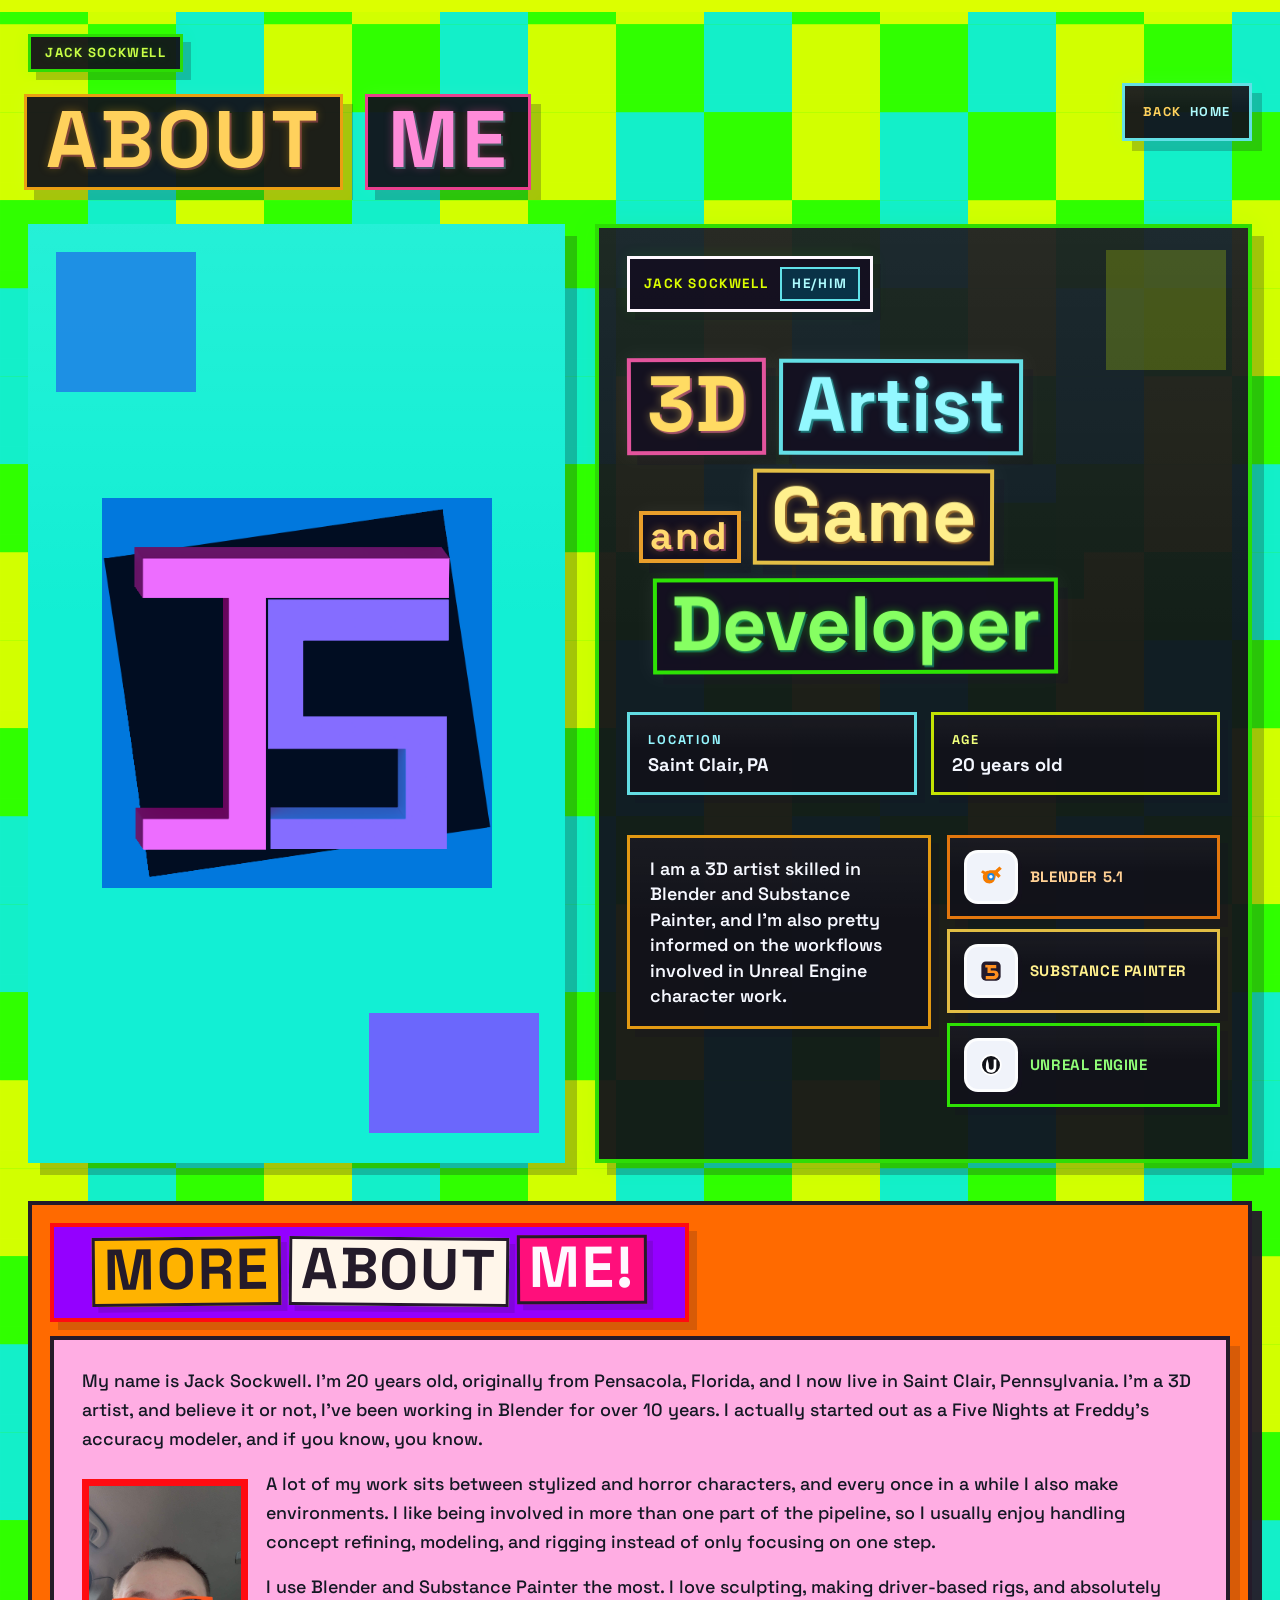
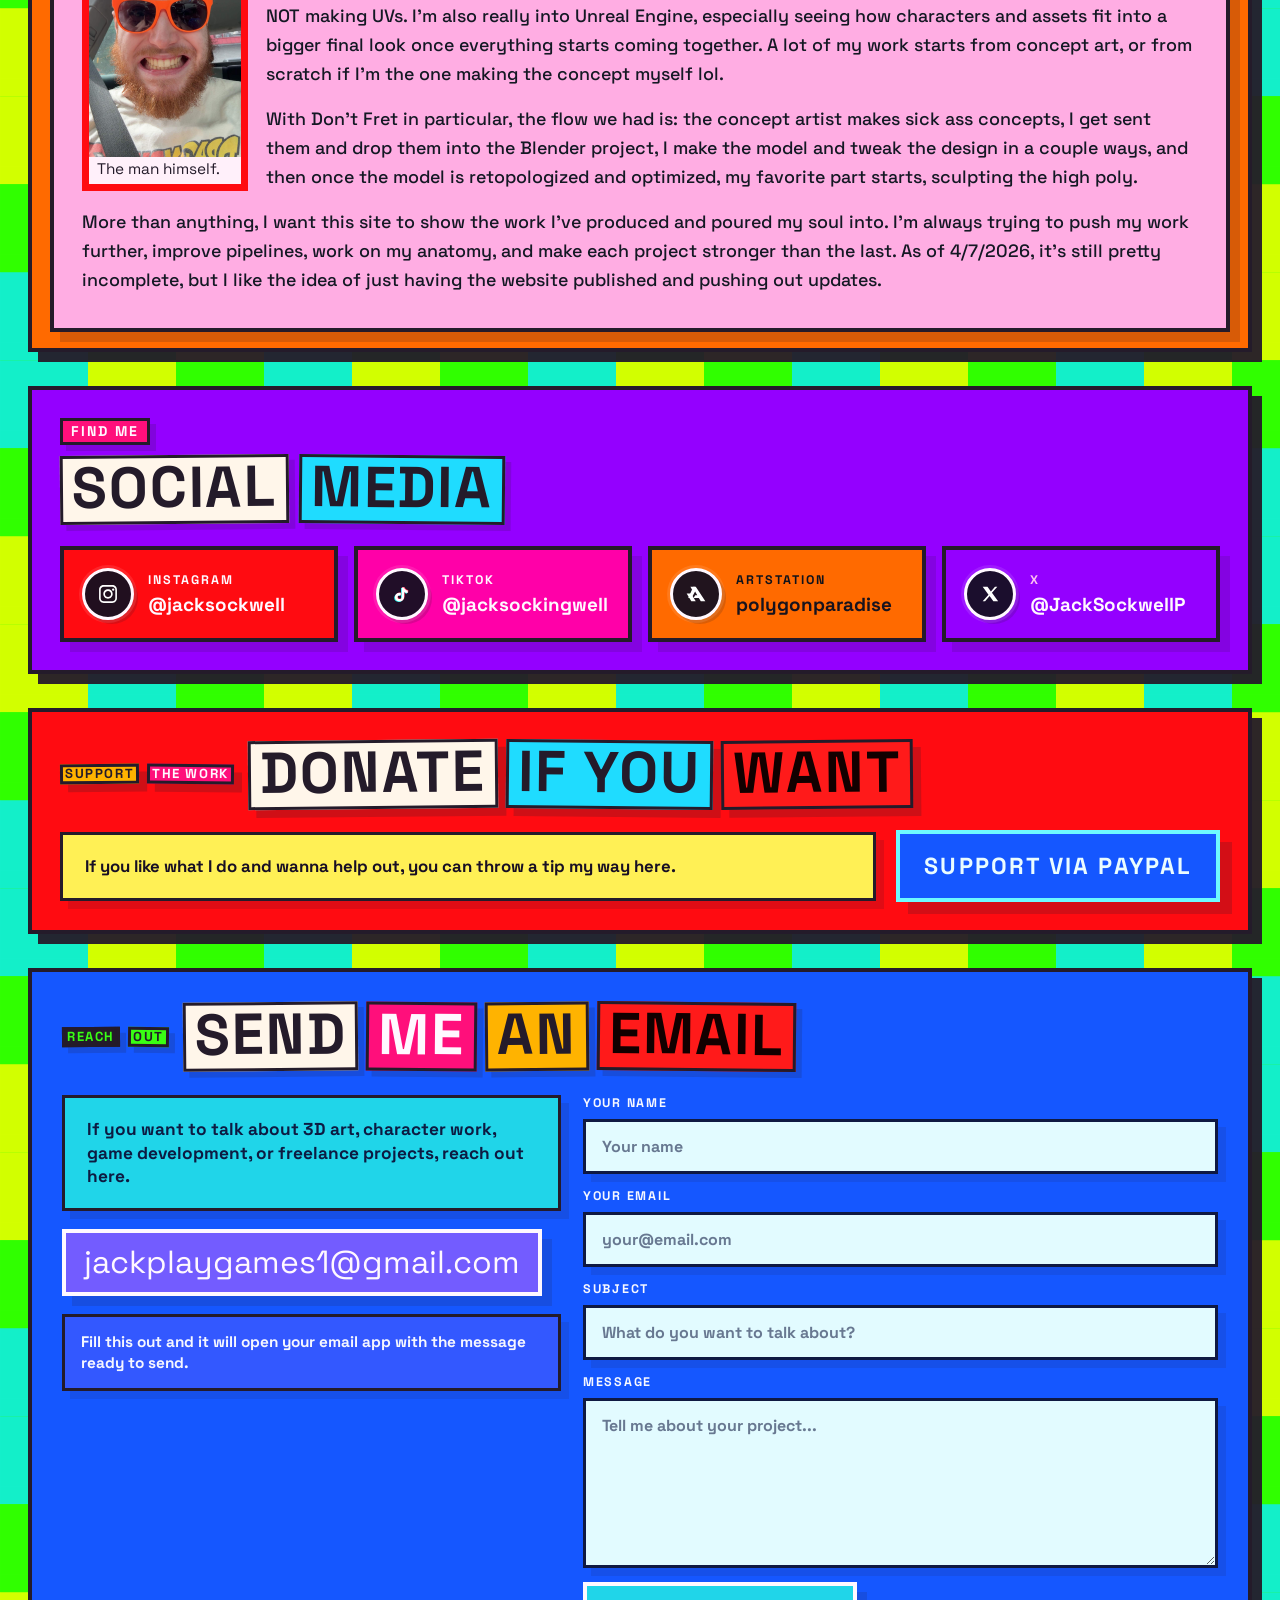
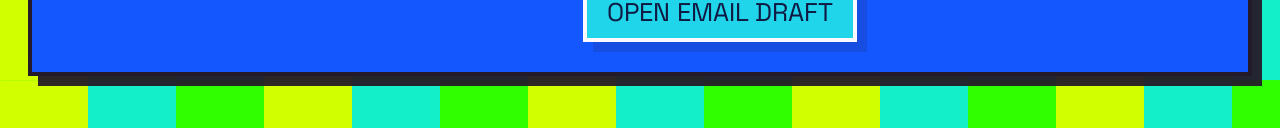
==== about.html @ 8dd1b550 "v Signed-off-by: Jack Sockwell <jacksockwell@jacksockwell.net>" ====
<!DOCTYPE html>
<html lang="en">
<head>
  <meta charset="UTF-8" />
  <meta name="viewport" content="width=device-width, initial-scale=1.0" />
  <title>About | Jack Sockwell</title>
  <meta name="description" content="About Jack Sockwell." />
  <link rel="stylesheet" href="styles.css?v=20260407ah" />
</head>
<body class="page-about">
  <main class="site-shell" id="siteShell">
    <div class="bg-block bg-block-pink" data-depth="16"></div>
    <div class="bg-block bg-block-green" data-depth="11"></div>
    <div class="bg-block bg-block-yellow" data-depth="13"></div>
    <div class="bg-line bg-line-top" data-depth="18"></div>
    <div class="bg-line bg-line-right" data-depth="20"></div>

    <section class="standalone-page">
      <div class="page-topbar about-topbar">
        <div class="portfolio-heading about-heading">
          <p class="about-heading-tag scrapbook-row scrapbook-row-tight">
            <span class="scrapbook-piece scrapbook-piece-ink scrapbook-piece-chip scrapbook-piece-tilt-left">Jack Sockwell</span>
          </p>
          <h1 class="about-heading-title">
            <span class="scrapbook-row scrapbook-row-tight">
              <span class="scrapbook-piece scrapbook-piece-yellow scrapbook-piece-title scrapbook-piece-tilt-left">About</span>
              <span class="scrapbook-piece scrapbook-piece-pink scrapbook-piece-title scrapbook-piece-tilt-right">Me</span>
            </span>
          </h1>
        </div>

        <a class="back-link" href="index.html">
          <span class="scrapbook-row scrapbook-row-center scrapbook-row-tight">
            <span class="scrapbook-piece scrapbook-piece-paper scrapbook-piece-mini scrapbook-piece-tilt-left">Back</span>
            <span class="scrapbook-piece scrapbook-piece-ink scrapbook-piece-mini scrapbook-piece-tilt-right">Home</span>
          </span>
        </a>
      </div>

      <section class="about-remix">
        <div class="about-floating about-floating-pink" data-depth="18"></div>
        <div class="about-floating about-floating-green" data-depth="14"></div>
        <div class="about-floating about-floating-yellow" data-depth="16"></div>

        <div class="about-main-card">
            <div class="about-icon-panel">
              <div class="icon-frame">
                <div class="about-icon-stack" role="img" aria-label="Jack Sockwell icon">
                  <img src="backgroundforicon.png" alt="" class="about-icon-layer about-icon-layer-bg" />
                  <img src="backgroundforicon2.png" alt="" class="about-icon-layer about-icon-layer-plate" />
                  <img src="Jforicon.png" alt="" class="about-icon-layer about-icon-layer-j" />
                  <img src="Sforicon.png" alt="" class="about-icon-layer about-icon-layer-s" />
                </div>
              </div>
            </div>

          <div class="about-info-panel">
            <div class="eyebrow-row">
              <div class="bio-chip bio-chip-combo">
                <span class="bio-chip-primary">Jack Sockwell</span>
                <span class="bio-chip-secondary">he/him</span>
              </div>
            </div>

            <h2 class="about-hero-title">
              <span class="about-hero-row about-hero-row-top">
                <span class="about-hero-word about-hero-word-pink about-hero-word-big">3D</span>
                <span class="about-hero-word about-hero-word-paper">Artist</span>
              </span>
              <span class="about-hero-row about-hero-row-middle">
                <span class="about-hero-word about-hero-word-cyan about-hero-word-small">and</span>
                <span class="about-hero-word about-hero-word-yellow">Game</span>
              </span>
              <span class="about-hero-row about-hero-row-bottom">
                <span class="about-hero-word about-hero-word-ink">Developer</span>
              </span>
            </h2>

            <div class="about-meta" aria-label="About Jack Sockwell">
              <div class="meta-card">
                <span class="meta-label">Location</span>
                <span class="meta-value">Saint Clair, PA</span>
              </div>
              <div class="meta-card">
                <span class="meta-label">Age</span>
                <span class="meta-value">20 years old</span>
              </div>
            </div>

            <div class="about-split" aria-label="Skills summary">
              <p class="about-blurb">
                I am a 3D artist skilled in Blender and Substance Painter, and I'm also pretty informed on the workflows involved in Unreal Engine character work.
              </p>

              <div class="about-tools" aria-label="Primary tools">
                <div class="tool-item">
                  <span class="tool-icon tool-icon-blender" aria-hidden="true">
                    <img src="blender-icon.svg?v=20260407j" alt="" />
                  </span>
                  <span>Blender 5.1</span>
                </div>
                <div class="tool-item">
                  <span class="tool-icon tool-icon-substance" aria-hidden="true">
                    <img src="substance-icon.svg?v=20260407j" alt="" />
                  </span>
                  <span>Substance Painter</span>
                </div>
                <div class="tool-item">
                  <span class="tool-icon tool-icon-unreal" aria-hidden="true">
                    <img src="unreal-icon.svg?v=20260407j" alt="" />
                  </span>
                  <span>Unreal Engine</span>
                </div>
              </div>
            </div>
          </div>
        </div>

        <section class="about-story-panel" aria-labelledby="about-story-heading">
          <div class="about-story-header">
            <h2 id="about-story-heading" class="about-section-title">
              <span class="scrapbook-row scrapbook-row-tight">
                <span class="scrapbook-piece scrapbook-piece-yellow scrapbook-piece-section scrapbook-piece-tilt-left">More</span>
                <span class="scrapbook-piece scrapbook-piece-paper scrapbook-piece-section scrapbook-piece-tilt-right">about</span>
                <span class="scrapbook-piece scrapbook-piece-pink scrapbook-piece-section scrapbook-piece-tilt-up">me!</span>
              </span>
            </h2>
          </div>

          <div class="about-story-copy">
            <p class="about-story-lead">
              My name is Jack Sockwell. I'm 20 years old, originally from Pensacola, Florida, and I now live in Saint Clair, Pennsylvania. I'm a 3D artist, and believe it or not, I've been working in Blender for over 10 years. I actually started out as a Five Nights at Freddy's accuracy modeler, and if you know, you know.
            </p>

            <figure class="about-story-photo-card">
              <img src="face for about.jpg" alt="Portrait of Jack Sockwell" class="about-story-photo" />
              <figcaption>The man himself.</figcaption>
            </figure>
            <p>
              A lot of my work sits between stylized and horror characters, and every once in a while I also make environments. I like being involved in more than one part of the pipeline, so I usually enjoy handling concept refining, modeling, and rigging instead of only focusing on one step.
            </p>
            <p>
              I use Blender and Substance Painter the most. I love sculpting, making driver-based rigs, and absolutely NOT making UVs. I'm also really into Unreal Engine, especially seeing how characters and assets fit into a bigger final look once everything starts coming together. A lot of my work starts from concept art, or from scratch if I'm the one making the concept myself lol.
            </p>
            <p>
              With Don't Fret in particular, the flow we had is: the concept artist makes sick ass concepts, I get sent them and drop them into the Blender project, I make the model and tweak the design in a couple ways, and then once the model is retopologized and optimized, my favorite part starts, sculpting the high poly.
            </p>
            <p>
              More than anything, I want this site to show the work I've produced and poured my soul into. I'm always trying to push my work further, improve pipelines, work on my anatomy, and make each project stronger than the last. As of 4/7/2026, it's still pretty incomplete, but I like the idea of just having the website published and pushing out updates.
            </p>
          </div>
        </section>

        <section class="social-panel" aria-labelledby="social-heading">
          <div class="social-header">
            <p class="social-kicker">
              <span class="scrapbook-piece scrapbook-piece-pink scrapbook-piece-chip social-kicker-chip">Find Me</span>
            </p>
            <h2 id="social-heading" class="social-title">
              <span class="scrapbook-row scrapbook-row-tight">
                <span class="scrapbook-piece scrapbook-piece-paper scrapbook-piece-section scrapbook-piece-tilt-left">Social</span>
                <span class="scrapbook-piece scrapbook-piece-cyan scrapbook-piece-section scrapbook-piece-tilt-right">Media</span>
              </span>
            </h2>
          </div>

          <div class="social-grid">
            <a class="social-card social-card-pink" href="https://www.instagram.com/jacksockwell/" target="_blank" rel="noreferrer">
              <span class="social-icon" aria-hidden="true">
                <img src="instagram-icon.svg" alt="" />
              </span>
              <span class="social-copy">
                <span class="social-label">Instagram</span>
                <span class="social-handle">@jacksockwell</span>
              </span>
            </a>
            <a class="social-card social-card-green" href="https://www.tiktok.com/@jacksockingwell" target="_blank" rel="noreferrer">
              <span class="social-icon" aria-hidden="true">
                <img src="tiktok-icon.svg" alt="" />
              </span>
              <span class="social-copy">
                <span class="social-label">TikTok</span>
                <span class="social-handle">@jacksockingwell</span>
              </span>
            </a>
            <a class="social-card social-card-orange" href="https://www.artstation.com/polygonparadise" target="_blank" rel="noreferrer">
              <span class="social-icon" aria-hidden="true">
                <img src="artstation-icon.svg" alt="" />
              </span>
              <span class="social-copy">
                <span class="social-label">ArtStation</span>
                <span class="social-handle">polygonparadise</span>
              </span>
            </a>
            <a class="social-card social-card-ink" href="https://x.com/JackSockwellP" target="_blank" rel="noreferrer">
              <span class="social-icon" aria-hidden="true">
                <img src="x-icon.svg" alt="" />
              </span>
              <span class="social-copy">
                <span class="social-label">X</span>
                <span class="social-handle">@JackSockwellP</span>
              </span>
            </a>
          </div>
        </section>

        <section class="support-panel" id="support-panel" aria-labelledby="support-heading">
          <div class="support-header">
            <p class="support-kicker">
              <span class="scrapbook-row scrapbook-row-tight">
                <span class="scrapbook-piece scrapbook-piece-yellow scrapbook-piece-chip scrapbook-piece-tilt-left">Support</span>
                <span class="scrapbook-piece scrapbook-piece-pink scrapbook-piece-chip scrapbook-piece-tilt-right">The Work</span>
              </span>
            </p>
            <h2 id="support-heading" class="support-title">
              <span class="scrapbook-row scrapbook-row-tight">
                <span class="scrapbook-piece scrapbook-piece-paper scrapbook-piece-section scrapbook-piece-tilt-left">Donate</span>
                <span class="scrapbook-piece scrapbook-piece-cyan scrapbook-piece-section scrapbook-piece-tilt-right">If You</span>
                <span class="scrapbook-piece scrapbook-piece-red scrapbook-piece-section scrapbook-piece-tilt-left">Want</span>
              </span>
            </h2>
          </div>

          <div class="support-layout">
            <p class="support-copy">
              If you like what I do and wanna help out, you can throw a tip my way here.
            </p>
            <a class="support-link support-link-large" href="https://paypal.me/jacksockwell" target="_blank" rel="noreferrer">Support via PayPal</a>
          </div>
        </section>

        <section class="contact-panel" id="contact-panel" aria-labelledby="contact-heading">
          <div class="contact-header">
            <p class="contact-kicker">
              <span class="scrapbook-row scrapbook-row-tight">
                <span class="scrapbook-piece scrapbook-piece-ink scrapbook-piece-chip scrapbook-piece-tilt-left">Reach</span>
                <span class="scrapbook-piece scrapbook-piece-green scrapbook-piece-chip scrapbook-piece-tilt-right">Out</span>
              </span>
            </p>
            <h2 id="contact-heading" class="contact-title">
              <span class="scrapbook-row scrapbook-row-tight">
                <span class="scrapbook-piece scrapbook-piece-paper scrapbook-piece-section scrapbook-piece-tilt-left">Send</span>
                <span class="scrapbook-piece scrapbook-piece-pink scrapbook-piece-section scrapbook-piece-tilt-right">Me</span>
                <span class="scrapbook-piece scrapbook-piece-yellow scrapbook-piece-section scrapbook-piece-tilt-left">an</span>
                <span class="scrapbook-piece scrapbook-piece-red scrapbook-piece-section scrapbook-piece-tilt-right">Email</span>
              </span>
            </h2>
          </div>

          <div class="contact-layout">
            <div class="contact-copy">
              <p class="contact-lead">
                If you want to talk about 3D art, character work, game development, or freelance projects, reach out here.
              </p>
              <a class="contact-email" href="mailto:jackplaygames1@gmail.com">jackplaygames1@gmail.com</a>
              <p class="contact-note">
                Fill this out and it will open your email app with the message ready to send.
              </p>
            </div>

            <form class="contact-form" id="contactForm" aria-label="Send Jack an email">
              <label class="contact-field" for="contactName">
                <span>Your Name</span>
                <input class="contact-input" id="contactName" name="name" type="text" placeholder="Your name" />
              </label>

              <label class="contact-field" for="contactReplyEmail">
                <span>Your Email</span>
                <input class="contact-input" id="contactReplyEmail" name="replyEmail" type="email" placeholder="your@email.com" />
              </label>

              <label class="contact-field" for="contactSubject">
                <span>Subject</span>
                <input class="contact-input" id="contactSubject" name="subject" type="text" placeholder="What do you want to talk about?" required />
              </label>

              <label class="contact-field" for="contactMessage">
                <span>Message</span>
                <textarea class="contact-textarea" id="contactMessage" name="message" rows="6" placeholder="Tell me about your project..." required></textarea>
              </label>

              <button class="contact-submit" type="submit">Open Email Draft</button>
            </form>
          </div>
        </section>
      </section>
    </section>
  </main>

  <script src="script.js?v=20260407aa"></script>
</body>
</html>
---- styles.css ----
@import url("https://fonts.googleapis.com/css2?family=Space+Grotesk:wght@400;500;700&display=swap");

:root {
  --bg: #52ff00;
  --ink: #241b2a;
  --pink: #ff0f7b;
  --green: #39ff14;
  --yellow: #ffb300;
  --orange: #ff6a00;
  --cyan: #1fdcff;
  --paper: #52ff00;
  --border: 3px solid var(--ink);
  --shadow: 10px 10px 0 rgba(36, 27, 42, 0.95);
  --shadow-soft: 18px 18px 0 rgba(36, 27, 42, 0.22);
  --font-ui: "Space Grotesk", sans-serif;
  --pixel-grid-size: 88px;
  --home-cyan: #20d5e9;
  --home-red: #ff032d;
  --home-orange: #ff9108;
  --home-green: #00ff18;
  --about-aqua: #12efd4;
  --about-green: #31ff00;
  --about-lime: #dcff00;
  --story-purple: #9400ff;
  --story-red: #ff0b11;
  --story-pink: #ff00a8;
  --story-orange: #ff6a00;
  --contact-blue: #1557ff;
  --contact-cyan: #20d5e9;
  --contact-violet: #735cff;
}

* {
  box-sizing: border-box;
}

html,
body {
  margin: 0;
  min-height: 100%;
}

html {
  scroll-behavior: smooth;
}

body {
  font-family: var(--font-ui);
  background: var(--paper);
  color: var(--ink);
  overflow-x: hidden;
}

.trolled-letter {
  color: inherit !important;
  text-shadow: inherit !important;
}

.scrapbook-row {
  display: flex;
  flex-wrap: wrap;
  align-items: flex-end;
  gap: 12px;
}

.scrapbook-row-center {
  justify-content: center;
}

.scrapbook-row-tight {
  gap: 8px;
}

.scrapbook-piece {
  --scrap-bg: #fff6ea;
  --scrap-color: var(--ink);
  --scrap-accent: var(--orange);
  --scrap-tape: rgba(255, 255, 255, 0.5);
  position: relative;
  display: inline-block;
  padding: 0.05em 0.16em 0.12em;
  border: 3px solid var(--ink);
  background: var(--scrap-bg);
  color: var(--scrap-color);
  font-family: var(--font-ui);
  font-weight: 900;
  line-height: 0.92;
  white-space: nowrap;
  text-transform: uppercase;
  box-shadow: 8px 8px 0 rgba(36, 27, 42, 0.22);
}

.scrapbook-piece::before {
  content: none;
}

.scrapbook-piece::after {
  content: none;
}

.scrapbook-piece-paper {
  --scrap-bg: #fff6ea;
  --scrap-color: var(--ink);
  --scrap-accent: var(--yellow);
}

.scrapbook-piece-pink {
  --scrap-bg: var(--pink);
  --scrap-color: #fff8ff;
  --scrap-accent: var(--yellow);
}

.scrapbook-piece-yellow {
  --scrap-bg: var(--yellow);
  --scrap-color: var(--ink);
  --scrap-accent: var(--orange);
}

.scrapbook-piece-cyan {
  --scrap-bg: var(--cyan);
  --scrap-color: var(--ink);
  --scrap-accent: var(--pink);
}

.scrapbook-piece-green {
  --scrap-bg: var(--green);
  --scrap-color: var(--ink);
  --scrap-accent: var(--yellow);
}

.scrapbook-piece-ink {
  --scrap-bg: var(--ink);
  --scrap-color: var(--green);
  --scrap-accent: rgba(255, 221, 120, 0.95);
  --scrap-tape: rgba(255, 221, 120, 0.42);
}

.scrapbook-piece-red {
  --scrap-bg: #ff1a1a;
  --scrap-color: #120000;
  --scrap-accent: #ff7b7b;
  --scrap-tape: rgba(255, 220, 220, 0.42);
}

.scrapbook-piece-title {
  font-size: clamp(2.7rem, 7vw, 5.8rem);
  letter-spacing: 0.04em;
}

.scrapbook-piece-section {
  font-size: clamp(1.95rem, 4.5vw, 3.8rem);
  letter-spacing: 0.03em;
}

.scrapbook-piece-nav {
  font-size: clamp(0.96rem, 1.9vw, 1.08rem);
  letter-spacing: 0.09em;
}

.scrapbook-piece-chip {
  font-size: 0.82rem;
  letter-spacing: 0.12em;
}

.scrapbook-piece-mini {
  font-size: 0.8rem;
  letter-spacing: 0.12em;
}

.scrapbook-piece-cta {
  font-size: clamp(2rem, 5.2vw, 4.2rem);
  letter-spacing: 0.08em;
}

.scrapbook-piece-tilt-left {
  transform: rotate(-1.7deg);
}

.scrapbook-piece-tilt-right {
  transform: rotate(1.35deg);
}

.scrapbook-piece-tilt-up {
  transform: translateY(-5px) rotate(-0.9deg);
}

.action-block .scrapbook-piece,
.back-link .scrapbook-piece {
  box-shadow: 5px 5px 0 rgba(36, 27, 42, 0.22);
}

.action-block .scrapbook-piece::after,
.back-link .scrapbook-piece::after,
.hire-me-link .scrapbook-piece::after {
  content: none;
}

.hire-me-link .scrapbook-piece {
  border-color: #420008;
  color: #fff4f6;
  box-shadow:
    0 0 12px rgba(255, 0, 34, 0.75),
    0 0 26px rgba(255, 0, 34, 0.55),
    8px 8px 0 rgba(66, 0, 8, 0.3);
  text-shadow: none;
}

.hire-me-link .scrapbook-piece:first-child {
  background: #ff324f;
}

.hire-me-link .scrapbook-piece:last-child {
  background: #ff001e;
}

.about-heading-title,
.about-section-title,
.social-title,
.contact-title {
  margin: 0;
}

.social-kicker,
.contact-kicker,
.about-heading-tag {
  margin: 0;
}

a,
button {
  font: inherit;
  color: inherit;
}

button {
  background: none;
  border: 0;
  cursor: pointer;
}

.site-shell {
  min-height: 100vh;
  position: relative;
  overflow: hidden;
  padding: 28px;
  border-top: 6px solid #1ec700;
  background:
    linear-gradient(90deg, transparent 0 8%, rgba(255, 43, 99, 0.18) 8% 22%, transparent 22% 100%),
    linear-gradient(180deg, transparent 0 14%, rgba(45, 255, 0, 0.16) 14% 28%, transparent 28% 100%),
    linear-gradient(90deg, transparent 0 70%, rgba(255, 106, 0, 0.24) 70% 86%, transparent 86% 100%),
    linear-gradient(180deg, transparent 0 64%, rgba(255, 43, 99, 0.12) 64% 78%, transparent 78% 100%),
    linear-gradient(135deg, #39ff14, #ff7a00 52%, #ffb300);
}

.bg-mosaic {
  position: absolute;
  inset: 0;
  overflow: hidden;
  pointer-events: none;
  z-index: 0;
}

.bg-tile {
  position: absolute;
  pointer-events: none;
  will-change: transform;
}

.page-home .site-shell {
  display: flex;
  flex-direction: column;
  align-items: center;
  padding-block: 44px 34px;
  background: var(--home-red);
}

.page-home .site-shell::before {
  background:
    linear-gradient(rgba(255, 255, 255, 0.18) 1px, transparent 1px),
    linear-gradient(90deg, rgba(255, 255, 255, 0.18) 1px, transparent 1px);
  background-size: var(--pixel-grid-size) var(--pixel-grid-size);
  opacity: 0.36;
}

.page-home .site-shell::after {
  background: none;
  opacity: 0;
}

.page-home .bg-block,
.page-home .bg-line-right,
.page-about .bg-block,
.page-about .bg-line-right {
  display: none;
}

.site-shell::before,
.site-shell::after {
  content: "";
  position: absolute;
  inset: 0;
  pointer-events: none;
}

.site-shell::before {
  background:
    linear-gradient(rgba(36, 27, 42, 0.05) 1px, transparent 1px),
    linear-gradient(90deg, rgba(36, 27, 42, 0.05) 1px, transparent 1px);
  background-size: 92px 92px;
  opacity: 0.28;
}

.site-shell::after {
  background:
    linear-gradient(135deg, transparent 0 48%, rgba(255, 106, 0, 0.24) 48% 60%, transparent 60% 100%),
    linear-gradient(135deg, transparent 0 26%, rgba(45, 255, 0, 0.12) 26% 40%, transparent 40% 100%);
  opacity: 0.55;
}

body.clean-shot-mode .home-support-corner,
body.clean-shot-mode .hero-actions,
body.clean-shot-mode .home-bottom-cta,
body.clean-shot-mode .back-link,
body.clean-shot-mode .portfolio-launcher,
body.clean-shot-mode .portfolio-credit-link,
body.clean-shot-mode .portfolio-post-open,
body.clean-shot-mode .support-link,
body.clean-shot-mode .contact-email,
body.clean-shot-mode .contact-form,
body.clean-shot-mode .panel-close {
  display: none !important;
}

.bg-block,
.bg-line {
  position: absolute;
  pointer-events: none;
  will-change: transform;
}

.bg-block {
  border: 2px solid rgba(36, 27, 42, 0.4);
  background: rgba(255, 106, 0, 0.26);
}

.bg-block-pink {
  width: clamp(150px, 25vw, 320px);
  height: clamp(150px, 25vw, 320px);
  left: 10%;
  bottom: -2%;
  top: auto;
  transform: none;
  background:
    linear-gradient(180deg, rgba(255, 255, 255, 0.03), rgba(0, 0, 0, 0.03)),
    #ff0037;
}

.bg-block-green {
  width: clamp(180px, 28vw, 360px);
  height: clamp(180px, 28vw, 360px);
  top: 10%;
  left: 0;
  right: auto;
  transform: none;
  background:
    linear-gradient(180deg, rgba(255, 255, 255, 0.025), rgba(0, 0, 0, 0.025)),
    #00ff2a;
}

.bg-block-yellow {
  width: clamp(150px, 22vw, 280px);
  height: clamp(150px, 22vw, 280px);
  top: 0;
  right: 10%;
  bottom: auto;
  transform: none;
  background:
    linear-gradient(180deg, rgba(255, 255, 255, 0.025), rgba(0, 0, 0, 0.025)),
    #fbff00;
}

.bg-line-top {
  inset: 0 auto auto 0;
  width: 100%;
  height: 6px;
  background: #1ec700;
}

.bg-line-right {
  right: 8%;
  bottom: 12%;
  width: clamp(190px, 26vw, 340px);
  height: clamp(190px, 26vw, 340px);
  border: 0;
  transform: none;
  opacity: 1;
  background:
    linear-gradient(180deg, rgba(255, 255, 255, 0.025), rgba(0, 0, 0, 0.025)),
    #ffac12;
}

.hero-home {
  position: relative;
  z-index: 1;
  width: min(760px, 100%);
  margin: clamp(4.8rem, 16vh, 8.4rem) auto 0;
}

.hero-stack {
  display: grid;
  justify-items: center;
  gap: 22px;
  text-align: center;
}

.home-support-corner {
  position: absolute;
  top: 24px;
  right: 28px;
  z-index: 2;
  width: min(340px, calc(100% - 56px));
  display: flex;
  justify-content: flex-end;
}

.home-construction-row {
  position: relative;
  z-index: 1;
  width: min(1080px, 100%);
  display: flex;
  justify-content: center;
  margin: 4px auto 0;
}

.construction-banner {
  position: relative;
  display: inline-flex;
  align-items: center;
  justify-content: center;
  width: min(100%, 760px);
  padding: 18px 24px;
  border: 4px solid #ffe24d;
  background:
    linear-gradient(180deg, rgba(255, 255, 255, 0.04), transparent 42%),
    rgba(18, 18, 26, 0.94);
  box-shadow:
    12px 12px 0 rgba(24, 16, 34, 0.24),
    0 0 28px rgba(255, 226, 77, 0.2);
  transform: rotate(-0.5deg);
  overflow: hidden;
  isolation: isolate;
  backdrop-filter: blur(4px);
}

.construction-banner::before,
.construction-banner::after {
  content: "";
  position: absolute;
  left: 0;
  right: 0;
  height: 16px;
  background:
    repeating-linear-gradient(
      -45deg,
      #0d0d12 0 12px,
      #0d0d12 12px 20px,
      #ffe24d 20px 32px,
      #ffe24d 32px 40px
    );
  pointer-events: none;
}

.construction-banner::before {
  top: 0;
}

.construction-banner::after {
  bottom: 0;
}

.construction-copy {
  position: relative;
  z-index: 1;
  display: grid;
  justify-items: center;
  gap: 5px;
  width: 100%;
  text-align: center;
  padding-block: 10px 8px;
}

.construction-title {
  color: #fff6c6;
  font-size: clamp(1.55rem, 3.5vw, 2.55rem);
  font-weight: 900;
  line-height: 0.9;
  letter-spacing: 0.1em;
  text-transform: uppercase;
  text-shadow:
    0 0 12px rgba(255, 226, 77, 0.24),
    2px 2px 0 rgba(255, 8, 119, 0.24);
}

.construction-note {
  display: block;
  padding: 6px 10px;
  border: 2px solid rgba(255, 226, 77, 0.84);
  background: rgba(255, 8, 119, 0.16);
  color: #fff6c6;
  font-size: 0.78rem;
  font-weight: 900;
  line-height: 1;
  letter-spacing: 0.12em;
  text-transform: uppercase;
  box-shadow: 6px 6px 0 rgba(255, 8, 119, 0.18);
}

.home-bottom-cta {
  position: relative;
  z-index: 1;
  width: min(760px, 100%);
  display: flex;
  flex-direction: column;
  align-items: center;
  gap: 14px;
  justify-content: center;
  margin: clamp(2rem, 8vh, 4rem) 0 auto;
}

.hire-me-link {
  position: relative;
  display: inline-flex;
  justify-content: center;
  align-items: center;
  padding: 0;
  text-decoration: none;
  overflow: visible;
  transition: transform 0.14s ease;
}

.hire-me-link:hover,
.hire-me-link:focus-visible {
  transform: translate(-4px, -4px);
  outline: none;
}

.hire-me-label {
  position: relative;
  z-index: 2;
  display: inline-block;
  padding: 0.18em 0.34em 0.2em;
  border: 3px solid #fff2f5;
  background:
    linear-gradient(180deg, rgba(255, 255, 255, 0.04), transparent 46%),
    #ff173f;
  color: #fff7fa;
  font-family: var(--font-ui);
  font-size: clamp(2.6rem, 7vw, 4.9rem);
  font-weight: 900;
  line-height: 0.92;
  letter-spacing: 0.08em;
  text-transform: uppercase;
  text-shadow: 3px 3px 0 rgba(104, 0, 20, 0.34);
  box-shadow:
    0 0 18px rgba(255, 0, 38, 0.82),
    0 0 40px rgba(255, 0, 38, 0.62),
    12px 12px 0 rgba(88, 0, 18, 0.28);
  transition: box-shadow 0.14s ease, background 0.14s ease;
}

.hire-me-link:hover .hire-me-label,
.hire-me-link:focus-visible .hire-me-label {
  background:
    linear-gradient(180deg, rgba(255, 255, 255, 0.05), transparent 46%),
    #ff2149;
  box-shadow:
    0 0 24px rgba(255, 0, 38, 0.95),
    0 0 48px rgba(255, 0, 38, 0.78),
    14px 14px 0 rgba(88, 0, 18, 0.3);
}

.support-cta {
  display: grid;
  justify-items: center;
  width: min(100%, 420px);
  text-align: center;
}

.support-link {
  position: relative;
  display: inline-flex;
  justify-content: center;
  align-items: center;
  min-height: 54px;
  padding: 12px 20px;
  border: 4px solid #6efaff;
  background:
    linear-gradient(180deg, rgba(255, 255, 255, 0.05), transparent 46%),
    #123a97;
  color: #eafcff;
  text-decoration: none;
  text-transform: uppercase;
  font-size: clamp(1rem, 2vw, 1.25rem);
  font-weight: 900;
  letter-spacing: 0.09em;
  overflow: visible;
  box-shadow:
    10px 10px 0 rgba(36, 27, 42, 0.2),
    0 0 20px rgba(32, 213, 233, 0.16);
  transition: transform 0.14s ease, box-shadow 0.14s ease, background 0.14s ease;
}

.support-link:hover,
.support-link:focus-visible {
  transform: translate(-4px, -4px);
  background:
    linear-gradient(180deg, rgba(255, 255, 255, 0.06), transparent 46%),
    #1a4cc5;
  box-shadow:
    14px 14px 0 rgba(36, 27, 42, 0.18),
    0 0 24px rgba(32, 213, 233, 0.22);
  outline: none;
}

.support-link-home {
  width: 100%;
  min-height: 56px;
  padding-inline: 16px;
  font-size: clamp(0.88rem, 1.45vw, 1rem);
  line-height: 1.1;
  text-align: center;
}

.money-drop {
  position: absolute;
  left: 0;
  top: 0;
  z-index: 4;
  pointer-events: none;
  color: #42ff71;
  font-family: var(--font-ui);
  font-size: clamp(1.1rem, 2vw, 1.6rem);
  font-weight: 900;
  line-height: 1;
  text-shadow:
    2px 2px 0 rgba(12, 20, 10, 0.7),
    0 0 8px rgba(66, 255, 113, 0.65),
    0 0 16px rgba(66, 255, 113, 0.45);
  opacity: 0;
  transform: translate3d(0, 0, 0) rotate(0deg) scale(1);
  animation: money-drop-fall var(--money-duration, 1s) ease-in forwards;
}

.heart-drop {
  position: absolute;
  left: 0;
  top: 0;
  z-index: 4;
  pointer-events: none;
  color: #ff4f9a;
  font-family: var(--font-ui);
  font-size: clamp(1rem, 1.8vw, 1.45rem);
  font-weight: 900;
  line-height: 1;
  text-shadow:
    2px 2px 0 rgba(72, 10, 40, 0.66),
    0 0 8px rgba(255, 79, 154, 0.72),
    0 0 16px rgba(255, 79, 154, 0.48);
  opacity: 0;
  transform: translate3d(0, 0, 0) rotate(0deg) scale(1);
  animation: money-drop-fall var(--money-duration, 1s) ease-in forwards;
}

@keyframes money-drop-fall {
  0% {
    opacity: 0;
    transform:
      translate3d(calc(var(--money-x, 0px)), -10px, 0)
      rotate(0deg)
      scale(var(--money-scale, 1));
  }

  12% {
    opacity: 1;
  }

  100% {
    opacity: 0;
    transform:
      translate3d(
        calc(var(--money-x, 0px) + var(--money-drift, 0px)),
        var(--money-fall, 150px),
        0
      )
      rotate(var(--money-rotate, 140deg))
      scale(calc(var(--money-scale, 1) * 0.92));
  }
}

.mini-tag {
  align-self: start;
  padding: 8px 14px;
  border: var(--border);
  background: var(--green);
  font-size: 0.72rem;
  font-weight: 900;
  letter-spacing: 0.18em;
  text-transform: uppercase;
  box-shadow: 6px 6px 0 rgba(36, 27, 42, 0.15);
}

.hero-name,
.page-panel h2,
.portfolio-heading h1 {
  margin: 0;
  font-family: var(--font-ui);
  line-height: 0.84;
  letter-spacing: 0.04em;
  text-transform: uppercase;
}

.hero-name {
  display: grid;
  gap: clamp(0.55rem, 1.2vw, 1rem);
  justify-items: center;
  font-size: clamp(3.6rem, 9vw, 7.2rem);
}

.hero-name-line {
  position: relative;
  display: inline-flex;
  flex-wrap: nowrap;
  align-items: baseline;
  gap: 0.015em;
  padding: 0.07em 0.22em 0.13em;
  border: 4px solid rgba(110, 250, 255, 0.9);
  background:
    linear-gradient(180deg, rgba(255, 255, 255, 0.04), transparent 48%),
    rgba(14, 18, 28, 0.94);
  color: #fff7bf;
  text-shadow:
    0 0 14px rgba(255, 228, 84, 0.28),
    2px 2px 0 rgba(255, 8, 119, 0.44);
  box-shadow:
    10px 10px 0 rgba(255, 3, 45, 0.16),
    0 0 22px rgba(32, 213, 233, 0.14);
  isolation: isolate;
  backdrop-filter: blur(5px);
}

.hero-name-line::before {
  content: none;
}

.hero-name-line::after {
  content: none;
}

.hero-name-line-top {
  transform: translateX(-2%);
}

.hero-name-line-bottom {
  transform: translateX(2%);
  border-color: rgba(255, 153, 49, 0.92);
  color: #9cffe4;
  text-shadow:
    0 0 14px rgba(32, 213, 233, 0.32),
    2px 2px 0 rgba(255, 145, 8, 0.46);
}

.hero-letter {
  display: inline-block;
  animation: hero-letter-jitter var(--jitter-duration, 3.4s) ease-in-out infinite alternate;
  animation-delay: var(--jitter-delay, 0s);
  transform-origin: center 72%;
  will-change: transform;
}

@keyframes hero-letter-jitter {
  0% {
    transform: translate(0, 0) rotate(0deg);
  }

  25% {
    transform: translate(calc(var(--jitter-x, 1px) * -0.45), calc(var(--jitter-y, 1px) * 0.35))
      rotate(calc(var(--jitter-rotate, 1deg) * -0.3));
  }

  50% {
    transform: translate(var(--jitter-x, 1px), calc(var(--jitter-y, 1px) * -1))
      rotate(var(--jitter-rotate, 1deg));
  }

  75% {
    transform: translate(calc(var(--jitter-x, 1px) * -0.7), calc(var(--jitter-y, 1px) * 0.6))
      rotate(calc(var(--jitter-rotate, 1deg) * -0.55));
  }

  100% {
    transform: translate(calc(var(--jitter-x, 1px) * 0.35), calc(var(--jitter-y, 1px) * 0.45))
      rotate(calc(var(--jitter-rotate, 1deg) * 0.2));
  }
}

@media (max-width: 640px) {
  .hero-name-line {
    padding: 0.05em 0.16em 0.1em;
    border-width: 3px;
    box-shadow: 8px 8px 0 rgba(36, 27, 42, 0.2);
  }
}

.hero-actions {
  display: grid;
  grid-template-columns: repeat(3, minmax(0, 1fr));
  gap: 14px;
  width: 100%;
  max-width: 600px;
}

.action-block {
  min-height: 74px;
  position: relative;
  display: grid;
  place-items: center;
  padding: 12px 14px;
  border: 3px solid rgba(255, 255, 255, 0.12);
  text-decoration: none;
  box-shadow:
    8px 8px 0 rgba(24, 16, 34, 0.22),
    0 0 16px rgba(255, 255, 255, 0.05);
  transition: transform 0.14s ease, box-shadow 0.14s ease, border-color 0.14s ease;
  overflow: hidden;
  backdrop-filter: blur(5px);
}

.back-link .scrapbook-row {
  justify-content: center;
}

.action-label {
  position: relative;
  z-index: 1;
  display: block;
  font-size: clamp(0.98rem, 1.7vw, 1.16rem);
  font-weight: 900;
  line-height: 1;
  letter-spacing: 0.08em;
  text-transform: uppercase;
  text-align: center;
  white-space: nowrap;
}

.action-block:hover,
.action-block:focus-visible,
.panel-close:hover,
.panel-close:focus-visible,
.back-link:hover,
.back-link:focus-visible {
  transform: translate(-4px, -4px);
  box-shadow: 14px 14px 0 rgba(36, 27, 42, 0.18);
  outline: none;
}

.block-portfolio {
  background:
    linear-gradient(180deg, rgba(255, 255, 255, 0.04), transparent 46%),
    rgba(18, 54, 32, 0.92);
  border-color: rgba(45, 255, 97, 0.88);
}

.block-portfolio .action-label {
  color: #dfffe8;
  text-shadow: 0 0 10px rgba(45, 255, 97, 0.28);
}

.block-fret {
  background:
    linear-gradient(180deg, rgba(255, 255, 255, 0.04), transparent 46%),
    rgba(86, 12, 28, 0.94);
  border-color: rgba(255, 70, 122, 0.88);
}

.block-fret .action-label {
  color: #fff4f8;
  text-shadow: 0 0 10px rgba(255, 70, 122, 0.28);
}

.block-about {
  background:
    linear-gradient(180deg, rgba(255, 255, 255, 0.04), transparent 46%),
    rgba(14, 53, 72, 0.92);
  border-color: rgba(110, 250, 255, 0.88);
}

.block-about .action-label {
  color: #eafcff;
  text-shadow: 0 0 10px rgba(110, 250, 255, 0.28);
}

.panel-close,
.back-link {
  display: inline-grid;
  place-items: center;
  min-height: 52px;
  padding: 12px 16px;
  border: var(--border);
  background: var(--orange);
  text-decoration: none;
  text-transform: uppercase;
  font-size: 0.82rem;
  font-weight: 900;
  letter-spacing: 0.1em;
  box-shadow: 8px 8px 0 rgba(36, 27, 42, 0.14);
}

.about-heading-title {
  display: grid;
  justify-items: start;
  gap: 10px;
}

.about-heading h1 {
  padding-top: 0;
  line-height: 1;
}

.about-heading p {
  margin: 0 0 12px;
}

.panel-fret {
  background:
    linear-gradient(90deg, var(--pink) 0 33%, var(--green) 33% 66%, var(--yellow) 66% 100%);
}

.page-fret .site-shell {
  overflow: hidden;
  display: grid;
  place-items: center;
  background: #c40018;
}

.page-fret {
  background: #c40018;
}

.page-fret .bg-block,
.page-fret .bg-line {
  display: none;
}

.page-fret .site-shell::before {
  content: none;
}

.page-fret .site-shell::after {
  content: none;
}

.page-panel {
  padding: 24px;
  border: 4px solid var(--ink);
  box-shadow: var(--shadow);
}

.standalone-page,
.portfolio-page {
  position: relative;
  z-index: 1;
  max-width: 1280px;
  margin: 0 auto;
}

.page-topbar,
.portfolio-topbar {
  display: flex;
  justify-content: space-between;
  align-items: flex-start;
  gap: 16px;
  margin-bottom: 28px;
}

.fret-layout {
  display: grid;
  grid-template-columns: 0.9fr 1.1fr;
  gap: 18px;
  align-items: stretch;
}

.fret-copy {
  min-height: 380px;
  padding: 24px;
  border: 4px solid var(--ink);
  background:
    linear-gradient(180deg, #111 0 32%, #ff173f 32% 66%, #111 66% 100%);
  color: var(--yellow);
  display: flex;
  flex-direction: column;
  justify-content: space-between;
  box-shadow: var(--shadow);
}

.square-banner {
  display: grid;
  grid-template-columns: repeat(2, 76px);
  gap: 10px;
}

.square-banner span {
  aspect-ratio: 1;
  border: 3px solid var(--orange);
}

.square-banner span:nth-child(1),
.square-banner span:nth-child(4) {
  background: #040404;
}

.square-banner span:nth-child(2),
.square-banner span:nth-child(3) {
  background: #ff173f;
}

.fret-copy h2 {
  font-size: clamp(3rem, 7vw, 5.2rem);
  color: var(--yellow);
  text-shadow: 4px 4px 0 #000;
}

.fret-copy p {
  margin: 0;
  max-width: 16ch;
  font-size: 1.15rem;
  line-height: 1.1;
  font-weight: 700;
}

.steam-shell {
  min-height: 380px;
  padding: 18px;
  border: 4px solid var(--ink);
  background: linear-gradient(135deg, #39ff14, #ffb300 55%, #ff6a00);
  box-shadow: var(--shadow);
  display: grid;
  align-items: start;
}

.page-fret .panel-fret {
  background: transparent;
}

.page-fret .steam-shell {
  background: #8e0012;
  border-color: #1a0004;
  box-shadow: 14px 14px 0 rgba(26, 0, 4, 0.3);
}

.fret-steam-only {
  width: min(720px, 100%);
}

.steam-shell-solo {
  min-height: auto;
}

.steam-widget {
  min-height: 190px;
  background: #111;
}

.panel-about {
  background:
    linear-gradient(135deg, var(--pink) 0 45%, var(--yellow) 45% 72%, var(--green) 72% 100%);
}

.page-about .site-shell {
  overflow: hidden;
  background: var(--about-green);
}

.page-about .site-shell::before {
  background:
    linear-gradient(rgba(255, 255, 255, 0.18) 1px, transparent 1px),
    linear-gradient(90deg, rgba(255, 255, 255, 0.18) 1px, transparent 1px);
  background-size: var(--pixel-grid-size) var(--pixel-grid-size);
  opacity: 0.34;
}

.page-about .site-shell::after {
  background: none;
  opacity: 0;
}

.about-topbar {
  align-items: center;
  margin-bottom: 26px;
}

.about-heading {
  display: grid;
  gap: 12px;
}

.about-heading h1 {
  font-size: clamp(4rem, 10vw, 8rem);
  line-height: 0.96;
  padding-top: 0;
}

.about-remix {
  position: relative;
  min-height: 680px;
  padding: 8px 0 24px;
}

.about-floating {
  position: absolute;
  border: 0;
  opacity: 0.95;
  pointer-events: none;
  will-change: transform;
}

.about-floating-pink {
  top: 70px;
  left: 44%;
  width: 180px;
  height: 180px;
  background: var(--about-aqua);
}

.about-floating-green {
  right: 8%;
  top: 120px;
  width: 120px;
  height: 120px;
  background: var(--about-green);
}

.about-floating-yellow {
  left: 54%;
  bottom: 72px;
  width: 150px;
  height: 150px;
  background: var(--about-lime);
}

.about-main-card {
  position: relative;
  z-index: 1;
  display: grid;
  grid-template-columns: 0.9fr 1.1fr;
  gap: 30px;
  align-items: stretch;
  margin-bottom: 38px;
}

.about-icon-panel,
.about-info-panel {
  position: relative;
  border: 4px solid var(--ink);
  background: var(--about-green);
  box-shadow: var(--shadow);
}

.about-icon-panel {
  min-height: 540px;
  display: grid;
  place-items: center;
  overflow: hidden;
  background:
    linear-gradient(180deg, rgba(255, 255, 255, 0.08), transparent 42%),
    var(--about-aqua);
  isolation: isolate;
  border: 0;
  box-shadow: 12px 12px 0 rgba(24, 16, 34, 0.24);
}

.about-icon-panel::before,
.about-icon-panel::after,
.about-info-panel::before {
  content: "";
  position: absolute;
  pointer-events: none;
}

.about-icon-panel::before {
  inset: 28px auto auto 28px;
  width: 140px;
  height: 140px;
  background: #1e88e5;
  opacity: 0.92;
  z-index: 0;
  animation: icon-block-shift-a 5.6s ease-in-out infinite alternate;
}

.about-icon-panel::after {
  right: 26px;
  bottom: 30px;
  width: 170px;
  height: 120px;
  background: #735cff;
  opacity: 0.92;
  z-index: 0;
  animation: icon-block-shift-b 6.4s ease-in-out infinite alternate;
}

.icon-frame {
  position: relative;
  z-index: 1;
  width: min(88%, 390px);
  aspect-ratio: 1;
  display: grid;
  place-items: center;
  padding: 0;
  background: transparent;
  border: 0;
  box-shadow: none;
  overflow: visible;
}

@keyframes icon-block-shift-a {
  0% {
    transform: translate(0, 0) rotate(0deg);
  }

  50% {
    transform: translate(18px, -16px) rotate(3.2deg);
  }

  100% {
    transform: translate(-14px, 14px) rotate(-2.6deg);
  }
}

@keyframes icon-block-shift-b {
  0% {
    transform: translate(0, 0) rotate(0deg);
  }

  50% {
    transform: translate(-18px, 12px) rotate(-2.8deg);
  }

  100% {
    transform: translate(14px, -14px) rotate(2.2deg);
  }
}

.about-icon-stack {
  position: relative;
  width: 100%;
  height: 100%;
}

.about-icon-layer {
  position: absolute;
  inset: 0;
  display: block;
  width: 100%;
  height: 100%;
  object-fit: contain;
  pointer-events: none;
  will-change: transform;
}

.about-icon-layer-bg {
  animation: icon-layer-bg-float 5.8s ease-in-out infinite alternate;
}

.about-icon-layer-plate {
  animation: icon-layer-plate-float 6.2s ease-in-out infinite alternate;
}

.about-icon-layer-j {
  animation: icon-layer-j-float 4.9s ease-in-out infinite alternate;
}

.about-icon-layer-s {
  animation: icon-layer-s-float 5.2s ease-in-out infinite alternate;
}

@keyframes icon-layer-bg-float {
  0% {
    transform: translate3d(0, 0, 0);
  }

  100% {
    transform: translate3d(-11px, 12px, 0);
  }
}

@keyframes icon-layer-plate-float {
  0% {
    transform: translate3d(0, 0, 0);
  }

  100% {
    transform: translate3d(16px, -12px, 0);
  }
}

@keyframes icon-layer-j-float {
  0% {
    transform: translate3d(0, 0, 0);
  }

  100% {
    transform: translate3d(-8px, 5px, 0);
  }
}

@keyframes icon-layer-s-float {
  0% {
    transform: translate3d(0, 0, 0);
  }

  100% {
    transform: translate3d(10px, -6px, 0);
  }
}

.about-info-panel {
  overflow: hidden;
  display: grid;
  align-content: start;
  gap: 18px;
  padding: 28px;
  border-color: rgba(49, 255, 0, 0.84);
  background:
    linear-gradient(180deg, rgba(255, 255, 255, 0.05), transparent 44%),
    rgba(18, 18, 26, 0.94);
  box-shadow:
    12px 12px 0 rgba(24, 16, 34, 0.24),
    0 0 24px rgba(49, 255, 0, 0.1);
}

.about-info-panel::before {
  top: 22px;
  right: 22px;
  width: 120px;
  height: 120px;
  background: var(--about-lime);
  opacity: 0.22;
}

.about-info-panel::after {
  content: none;
}

.bio-chip {
  display: inline-block;
  margin-bottom: 12px;
  padding: 10px 14px;
  border: 3px solid var(--ink);
  font-size: 0.84rem;
  font-weight: 900;
  letter-spacing: 0.12em;
  text-transform: uppercase;
  box-shadow: 8px 8px 0 rgba(36, 27, 42, 0.22);
}

.eyebrow-row {
  display: flex;
  flex-wrap: wrap;
  gap: 10px;
  margin-bottom: 12px;
}

.bio-chip-combo {
  display: inline-flex;
  align-items: center;
  gap: 12px;
  padding: 8px 10px 8px 14px;
  border: 3px solid #fff8ff;
  background: rgba(20, 15, 32, 0.94);
  color: var(--about-lime);
  transform: none;
  box-shadow:
    8px 8px 0 rgba(24, 16, 34, 0.2),
    0 0 14px rgba(49, 255, 0, 0.1);
}

.bio-chip-combo::before {
  content: none;
}

.bio-chip-primary {
  position: relative;
  z-index: 1;
}

.bio-chip-secondary {
  position: relative;
  z-index: 1;
  display: inline-block;
  padding: 6px 10px 7px;
  border: 2px solid rgba(110, 250, 255, 0.88);
  background: rgba(9, 53, 74, 0.94);
  color: #aefcff;
  box-shadow: none;
  transform: none;
}

.chip-pink {
  background: var(--pink);
  color: var(--yellow);
}

.chip-yellow {
  background: var(--yellow);
}

.chip-green {
  background: var(--green);
}

.chip-ink {
  background: var(--ink);
  color: var(--green);
}

.about-info-panel h2 {
  margin: 4px 0 20px;
  max-width: 13ch;
  font-size: clamp(2.8rem, 6vw, 4.9rem);
  line-height: 0.92;
}

.about-hero-title {
  margin: 0 0 18px;
  max-width: none;
  display: grid;
  justify-items: start;
  gap: 14px;
  font-size: clamp(3rem, 7vw, 5.3rem);
  line-height: 0.9;
}

.about-hero-row {
  display: flex;
  flex-wrap: wrap;
  align-items: flex-end;
  gap: 12px;
}

.about-hero-row-top {
  transform: none;
}

.about-hero-row-middle {
  transform: translateX(12px);
}

.about-hero-row-bottom {
  transform: translateX(26px);
}

.about-hero-word {
  position: relative;
  display: inline-block;
  padding: 0.08em 0.18em 0.14em;
  border: 4px solid #fff8ff;
  background: rgba(20, 15, 32, 0.94);
  line-height: 0.92;
  box-shadow:
    10px 10px 0 rgba(24, 16, 34, 0.24),
    0 0 18px rgba(255, 255, 255, 0.06);
  backdrop-filter: blur(5px);
}

.about-hero-word::before {
  content: none;
}

.about-hero-word::after {
  content: none;
}

.about-hero-word-big {
  font-size: 1.02em;
  padding-inline: 0.2em;
}

.about-hero-word-small {
  font-size: 0.5em;
  letter-spacing: 0.08em;
  padding-bottom: 0.15em;
  transform: translateY(-1px);
}

.about-hero-word-pink {
  border-color: rgba(255, 93, 173, 0.88);
  color: #ffdb63;
  text-shadow:
    0 0 10px rgba(255, 211, 94, 0.42),
    2px 2px 0 rgba(255, 93, 173, 0.5);
  transform: rotate(-0.18deg);
}

.about-hero-word-paper {
  border-color: rgba(110, 250, 255, 0.88);
  color: #93f8ff;
  text-shadow:
    0 0 10px rgba(110, 250, 255, 0.38),
    2px 2px 0 rgba(18, 239, 212, 0.38);
  transform: rotate(0.14deg);
}

.about-hero-word-cyan {
  border-color: rgba(255, 174, 45, 0.9);
  color: #ffd96f;
  text-shadow:
    0 0 10px rgba(255, 174, 45, 0.42),
    2px 2px 0 rgba(255, 95, 174, 0.42);
}

.about-hero-word-yellow {
  border-color: rgba(255, 214, 74, 0.88);
  color: #fff08d;
  text-shadow:
    0 0 10px rgba(255, 214, 74, 0.42),
    2px 2px 0 rgba(255, 151, 45, 0.42);
  transform: rotate(0.18deg);
}

.about-hero-word-ink {
  border-color: rgba(49, 255, 0, 0.88);
  color: #86ff62;
  text-shadow:
    0 0 10px rgba(49, 255, 0, 0.38),
    2px 2px 0 rgba(18, 239, 212, 0.34);
  transform: rotate(-0.14deg);
}

.about-hero-word-paper::before {
  content: none;
}

.about-hero-word-ink::before {
  content: none;
}

.page-about .about-heading .scrapbook-piece,
.page-about .about-story-header .scrapbook-piece,
.page-about .social-header .scrapbook-piece,
.page-about .contact-header .scrapbook-piece,
.page-about .back-link .scrapbook-piece {
  box-shadow: 6px 6px 0 rgba(36, 27, 42, 0.16);
}

.page-about .about-heading .scrapbook-piece::before,
.page-about .about-story-header .scrapbook-piece::before,
.page-about .social-header .scrapbook-piece::before,
.page-about .contact-header .scrapbook-piece::before,
.page-about .back-link .scrapbook-piece::before {
  content: none;
}

.page-about .about-heading .scrapbook-piece::after,
.page-about .about-story-header .scrapbook-piece::after,
.page-about .social-header .scrapbook-piece::after,
.page-about .contact-header .scrapbook-piece::after,
.page-about .back-link .scrapbook-piece::after {
  inset: auto -10px -8px 36%;
  height: 10px;
  opacity: 0.78;
}

.page-about .scrapbook-piece-tilt-left {
  transform: rotate(-0.55deg);
}

.page-about .scrapbook-piece-tilt-right {
  transform: rotate(0.55deg);
}

.page-about .scrapbook-piece-tilt-up {
  transform: translateY(-2px) rotate(-0.3deg);
}

.page-about .about-heading-title .scrapbook-piece-title {
  font-size: clamp(2.4rem, 7vw, 5rem);
}

.page-about .about-heading-tag .scrapbook-piece {
  padding: 10px 14px;
  border: 3px solid rgba(49, 255, 0, 0.84);
  background: rgba(18, 18, 26, 0.94);
  color: #c9ff46;
  box-shadow:
    8px 8px 0 rgba(24, 16, 34, 0.22),
    0 0 16px rgba(49, 255, 0, 0.1);
  text-shadow: 0 0 10px rgba(49, 255, 0, 0.24);
  transform: none;
}

.page-about .about-heading .scrapbook-piece::after {
  content: none;
}

.page-about .about-heading-title .scrapbook-row {
  gap: 14px;
}

.page-about .about-heading-title .scrapbook-piece-title {
  padding: 0.08em 0.24em 0.14em;
  background: rgba(18, 18, 26, 0.94);
  line-height: 0.9;
  box-shadow:
    10px 10px 0 rgba(24, 16, 34, 0.24),
    0 0 18px rgba(255, 255, 255, 0.06);
}

.page-about .about-heading-title .scrapbook-piece-yellow {
  border-color: rgba(255, 172, 18, 0.9);
  color: #ffd15c;
  text-shadow:
    0 0 10px rgba(255, 172, 18, 0.34),
    2px 2px 0 rgba(255, 92, 148, 0.34);
  transform: translateX(-4px);
}

.page-about .about-heading-title .scrapbook-piece-pink {
  border-color: rgba(255, 67, 154, 0.9);
  color: #ff8bd9;
  text-shadow:
    0 0 10px rgba(255, 67, 154, 0.34),
    2px 2px 0 rgba(110, 250, 255, 0.28);
  transform: translateX(4px);
}

.page-about .back-link {
  min-height: 58px;
  padding: 14px 18px;
  border-color: rgba(110, 250, 255, 0.88);
  background:
    linear-gradient(180deg, rgba(255, 255, 255, 0.04), transparent 42%),
    rgba(18, 18, 26, 0.94);
  box-shadow:
    10px 10px 0 rgba(24, 16, 34, 0.22),
    0 0 18px rgba(110, 250, 255, 0.08);
}

.page-about .back-link .scrapbook-row {
  gap: 8px;
}

.page-about .back-link .scrapbook-piece,
.page-about .back-link .scrapbook-piece::before,
.page-about .back-link .scrapbook-piece::after {
  padding: 0;
  border: 0;
  background: transparent;
  box-shadow: none;
  content: none;
  transform: none;
}

.page-about .back-link .scrapbook-piece:first-child {
  color: #ffd15c;
}

.page-about .back-link .scrapbook-piece:last-child {
  color: #aefcff;
}

.bio-facts {
  display: flex;
  flex-wrap: wrap;
  gap: 12px;
  margin-bottom: 20px;
}

.about-split {
  display: grid;
  grid-template-columns: minmax(0, 1fr) minmax(240px, 0.9fr);
  gap: 16px;
  align-items: start;
  margin-bottom: 24px;
}

.about-blurb {
  margin: 0;
  padding: 18px 20px;
  border: 3px solid rgba(255, 172, 18, 0.88);
  background:
    linear-gradient(180deg, rgba(255, 255, 255, 0.04), transparent 44%),
    rgba(18, 18, 26, 0.94);
  color: #f6f8ff;
  font-size: 1.12rem;
  line-height: 1.42;
  font-weight: 600;
  box-shadow: 8px 8px 0 rgba(24, 16, 34, 0.18);
}

.about-tools {
  display: grid;
  gap: 10px;
  align-content: start;
  min-width: 0;
}

.tool-item {
  display: flex;
  align-items: center;
  gap: 12px;
  padding: 12px 14px;
  border: 3px solid rgba(255, 172, 18, 0.88);
  background:
    linear-gradient(180deg, rgba(255, 255, 255, 0.04), transparent 44%),
    rgba(18, 18, 26, 0.94);
  color: #f4f7ff;
  font-size: 0.94rem;
  font-weight: 900;
  letter-spacing: 0.04em;
  line-height: 1.15;
  text-transform: uppercase;
  box-shadow: 8px 8px 0 rgba(24, 16, 34, 0.18);
}

.tool-item:first-child {
  border-color: rgba(255, 132, 12, 0.88);
}

.tool-item:nth-child(2) {
  background:
    linear-gradient(180deg, rgba(255, 255, 255, 0.04), transparent 44%),
    rgba(18, 18, 26, 0.94);
  border-color: rgba(255, 214, 74, 0.88);
}

.tool-item:nth-child(3) {
  background:
    linear-gradient(180deg, rgba(255, 255, 255, 0.04), transparent 44%),
    rgba(18, 18, 26, 0.94);
  border-color: rgba(49, 255, 0, 0.88);
}

.tool-item:first-child span:last-child {
  color: #ffd094;
}

.tool-item:nth-child(2) span:last-child {
  color: #fff08d;
}

.tool-item:nth-child(3) span:last-child {
  color: #91ff78;
}

.tool-icon {
  flex: 0 0 auto;
  min-width: 54px;
  height: 54px;
  display: grid;
  place-items: center;
  padding: 8px;
  border: 3px solid rgba(255, 255, 255, 0.82);
  border-radius: 14px;
  background: rgba(245, 248, 255, 0.98);
  box-shadow: 4px 4px 0 rgba(24, 16, 34, 0.18);
  overflow: hidden;
}

.tool-icon img {
  display: block;
  width: 28px;
  height: 28px;
}

.about-story-panel {
  position: relative;
  z-index: 1;
  margin-bottom: 34px;
  padding: 18px 18px 16px;
  border: 4px solid var(--ink);
  background: var(--story-orange);
  box-shadow: var(--shadow);
}

.about-story-header {
  display: inline-block;
  margin-bottom: 14px;
  padding: 10px 38px 12px;
  border: 4px solid var(--story-red);
  background: var(--story-purple);
  box-shadow: 8px 8px 0 rgba(36, 27, 42, 0.18);
}

.about-story-header h2 {
  margin: 0;
  color: inherit;
  font-size: inherit;
  line-height: 1;
}

.about-story-copy {
  display: flow-root;
  max-width: none;
  min-height: 520px;
  padding: 26px 28px 34px;
  border: 4px solid var(--ink);
  background: linear-gradient(rgba(255, 255, 255, 0.68), rgba(255, 255, 255, 0.68)), var(--story-pink);
  box-shadow: 10px 10px 0 rgba(36, 27, 42, 0.18);
}

.about-story-photo-card {
  float: left;
  width: min(13vw, 190px);
  min-width: 120px;
  margin: 10px 18px 12px 0;
  padding: 0;
  border: 7px solid var(--story-red);
  background: rgba(255, 255, 255, 0.82);
  box-shadow: none;
}

.about-story-photo {
  display: block;
  width: 100%;
  height: auto;
  object-fit: cover;
}

.about-story-photo-card figcaption {
  padding: 4px 8px 6px;
  color: var(--ink);
  font-size: 0.96rem;
  line-height: 1.1;
}

.about-story-lead {
  margin-top: 0;
}

.about-story-copy p {
  margin: 0 0 16px;
  padding: 0;
  color: #141824;
  font-size: 1.12rem;
  line-height: 1.62;
  font-weight: 500;
}

.about-story-lead {
  color: #101521;
  font-size: 1.18rem;
  line-height: 1.64;
  font-weight: 700;
}

.about-story-copy p:last-child {
  margin-bottom: 0;
}

.social-panel {
  position: relative;
  z-index: 1;
  padding: 28px;
  border: 4px solid var(--ink);
  background: var(--story-purple);
  box-shadow: var(--shadow);
}

.social-header {
  display: grid;
  justify-items: start;
  gap: 10px;
  margin-bottom: 22px;
}

.social-header p {
  margin: 0;
  padding: 0;
  border: 0;
  background: transparent;
  color: inherit;
  font-size: inherit;
  font-weight: inherit;
  letter-spacing: normal;
  text-transform: none;
  box-shadow: none;
}

.social-header h2 {
  margin: 0;
  font-size: inherit;
  line-height: 1;
}

.social-kicker {
  width: fit-content;
}

.social-kicker-chip {
  font-size: clamp(0.84rem, 1.1vw, 0.96rem);
  letter-spacing: 0.14em;
  padding: 0.26em 0.58em 0.3em;
}

.social-title .scrapbook-row {
  align-items: flex-end;
  gap: 10px;
}

.social-grid {
  display: grid;
  grid-template-columns: repeat(auto-fit, minmax(220px, 1fr));
  gap: 16px;
}

.support-panel {
  position: relative;
  z-index: 1;
  margin-top: 34px;
  padding: 28px;
  border: 4px solid var(--ink);
  background: var(--story-red);
  box-shadow: var(--shadow);
}

.support-header {
  display: flex;
  align-items: center;
  flex-wrap: wrap;
  gap: 14px;
  margin-bottom: 22px;
}

.support-header p,
.support-title {
  margin: 0;
}

.support-layout {
  display: grid;
  grid-template-columns: minmax(0, 1fr) auto;
  gap: 20px;
  align-items: center;
}

.support-copy {
  margin: 0;
  padding: 20px 22px;
  border: 3px solid var(--ink);
  background: #fff055;
  color: #180f24;
  font-size: 1.05rem;
  line-height: 1.4;
  font-weight: 700;
  box-shadow: 8px 8px 0 rgba(36, 27, 42, 0.14);
}

.support-link-large {
  min-width: 240px;
  min-height: 72px;
  padding: 16px 24px;
  font-size: clamp(1.1rem, 2vw, 1.45rem);
  background: var(--contact-blue);
  box-shadow: 12px 12px 0 rgba(36, 27, 42, 0.2);
}

.social-card {
  --social-accent: #fff14a;
  min-height: 96px;
  padding: 16px 18px;
  border: 4px solid var(--ink);
  box-shadow: 10px 10px 0 rgba(36, 27, 42, 0.14);
  display: flex;
  align-items: center;
  gap: 14px;
  text-decoration: none;
  transition: transform 0.14s ease, box-shadow 0.14s ease;
  overflow: hidden;
}

.social-card:hover,
.social-card:focus-visible {
  transform: translate(-4px, -4px);
  box-shadow: 14px 14px 0 rgba(36, 27, 42, 0.18);
  outline: none;
  overflow: visible;
  position: relative;
  z-index: 2;
}

.social-icon {
  flex: 0 0 auto;
  width: 52px;
  height: 52px;
  display: grid;
  place-items: center;
  border: 3px solid #fff8ff;
  border-radius: 999px;
  background: rgba(20, 15, 32, 0.94);
  box-shadow:
    0 0 0 3px rgba(255, 255, 255, 0.1),
    4px 4px 0 rgba(36, 27, 42, 0.16);
}

.social-icon img {
  display: block;
  width: 26px;
  height: 26px;
}

.social-copy {
  min-width: 0;
  flex: 1 1 auto;
}

.social-label,
.social-handle {
  display: block;
}

.social-label {
  color: var(--social-accent);
  font-size: 0.78rem;
  font-weight: 900;
  letter-spacing: 0.16em;
  text-transform: uppercase;
  margin-bottom: 6px;
}

.social-handle {
  font-family: var(--font-ui);
  font-size: clamp(1rem, 1.5vw, 1.18rem);
  line-height: 1.15;
  font-weight: 900;
  letter-spacing: 0;
  text-transform: none;
  max-width: 100%;
  white-space: nowrap;
  overflow: hidden;
  text-overflow: ellipsis;
}

.social-card:hover .social-handle,
.social-card:focus-visible .social-handle {
  white-space: normal;
  overflow: visible;
  text-overflow: clip;
  overflow-wrap: anywhere;
  word-break: break-word;
}

.social-card-pink {
  background: var(--story-red);
  color: #fff8ff;
  --social-accent: #fff8ff;
}

.social-card-green {
  background: var(--story-pink);
  color: #fff8ff;
  --social-accent: #fff8ff;
}

.social-card-orange {
  background: var(--story-orange);
  color: #17131e;
  --social-accent: #11131b;
}

.social-card-ink {
  background: var(--story-purple);
  color: #fff8ff;
  --social-accent: #ffc2f1;
}

.social-card-yellow {
  background: var(--yellow);
}

.contact-panel {
  position: relative;
  z-index: 1;
  scroll-margin-top: 28px;
  margin-top: 34px;
  padding: 30px;
  border: 4px solid var(--ink);
  background: var(--contact-blue);
  box-shadow: var(--shadow);
}

.contact-header {
  display: flex;
  align-items: center;
  flex-wrap: wrap;
  gap: 14px;
  margin-bottom: 24px;
}

.contact-header p {
  margin: 0;
  padding: 0;
  border: 0;
  background: transparent;
  color: inherit;
  font-size: inherit;
  font-weight: inherit;
  letter-spacing: normal;
  text-transform: none;
  box-shadow: none;
}

.contact-header h2 {
  margin: 0;
  font-size: inherit;
  line-height: 1;
}

.contact-layout {
  display: grid;
  grid-template-columns: minmax(0, 0.88fr) minmax(0, 1.12fr);
  gap: 22px;
  align-items: start;
}

.contact-copy {
  display: grid;
  gap: 18px;
}

.contact-lead {
  margin: 0;
  padding: 20px 22px;
  border: 3px solid var(--ink);
  background: var(--contact-cyan);
  color: #0d1b42;
  font-size: 1.08rem;
  line-height: 1.35;
  font-weight: 700;
  box-shadow: 8px 8px 0 rgba(36, 27, 42, 0.12);
}

.contact-note {
  margin: 0;
  padding: 14px 16px;
  border: 3px solid var(--ink);
  background: rgba(115, 92, 255, 0.32);
  color: #f6f7ff;
  font-size: 0.96rem;
  line-height: 1.4;
  font-weight: 700;
  box-shadow: 8px 8px 0 rgba(36, 27, 42, 0.1);
}

.contact-email {
  display: inline-grid;
  justify-self: start;
  padding: 14px 18px;
  border: 4px solid var(--ink);
  border-color: #fff8ff;
  background: var(--contact-violet);
  color: #fff8ff;
  font-family: var(--font-ui);
  font-size: clamp(1.35rem, 3vw, 2rem);
  line-height: 0.96;
  text-decoration: none;
  overflow-wrap: anywhere;
  box-shadow: 10px 10px 0 rgba(36, 27, 42, 0.14);
  transition: transform 0.14s ease, box-shadow 0.14s ease;
}

.contact-email:hover,
.contact-email:focus-visible,
.contact-submit:hover,
.contact-submit:focus-visible {
  transform: translate(-4px, -4px);
  box-shadow: 14px 14px 0 rgba(36, 27, 42, 0.18);
  outline: none;
}

.contact-form {
  display: grid;
  gap: 14px;
}

.contact-field {
  display: grid;
  gap: 8px;
}

.contact-field span {
  color: #f7f8ff;
  font-size: 0.78rem;
  font-weight: 900;
  letter-spacing: 0.14em;
  text-transform: uppercase;
}

.contact-input,
.contact-textarea {
  width: 100%;
  padding: 14px 16px;
  border: 3px solid #0f1942;
  background: #e2fbff;
  color: #0f1942;
  font: inherit;
  font-size: 1rem;
  font-weight: 700;
  resize: vertical;
  box-shadow: 8px 8px 0 rgba(36, 27, 42, 0.1);
}

.contact-input::placeholder,
.contact-textarea::placeholder {
  color: rgba(15, 25, 66, 0.58);
}

.contact-input:focus-visible,
.contact-textarea:focus-visible {
  outline: none;
  transform: translate(-2px, -2px);
  box-shadow: 10px 10px 0 rgba(36, 27, 42, 0.14);
}

.contact-textarea {
  min-height: 170px;
}

.contact-submit {
  justify-self: start;
  min-height: 58px;
  padding: 14px 20px;
  border: 4px solid #fff8ff;
  background: var(--contact-cyan);
  color: #0f1942;
  font-family: var(--font-ui);
  font-size: clamp(1.25rem, 2vw, 1.7rem);
  line-height: 0.94;
  text-transform: uppercase;
  box-shadow: 10px 10px 0 rgba(36, 27, 42, 0.14);
  transition: transform 0.14s ease, box-shadow 0.14s ease;
}

.about-meta {
  display: grid;
  grid-template-columns: repeat(2, minmax(0, 1fr));
  gap: 14px;
  margin-bottom: 22px;
}

.meta-card {
  display: grid;
  gap: 6px;
  padding: 16px 18px;
  border: 3px solid rgba(110, 250, 255, 0.88);
  background:
    linear-gradient(180deg, rgba(255, 255, 255, 0.04), transparent 44%),
    rgba(18, 18, 26, 0.94);
  box-shadow: 8px 8px 0 rgba(24, 16, 34, 0.18);
}

.meta-card:nth-child(2) {
  border-color: rgba(220, 255, 0, 0.88);
  background:
    linear-gradient(180deg, rgba(255, 255, 255, 0.04), transparent 44%),
    rgba(18, 18, 26, 0.94);
}

.meta-label {
  color: #95f6ff;
  font-size: 0.8rem;
  font-weight: 900;
  letter-spacing: 0.14em;
  text-transform: uppercase;
}

.meta-card:nth-child(2) .meta-label {
  color: #f0ff7c;
}

.meta-value {
  color: #f4f7ff;
  font-size: 1.14rem;
  font-weight: 800;
  line-height: 1.2;
}

.about-roles {
  display: grid;
  grid-template-columns: repeat(3, minmax(0, 1fr));
  gap: 14px;
  margin-bottom: 16px;
}

.role-block,
.statement-block {
  border: 4px solid var(--ink);
  box-shadow: var(--shadow);
  font-family: var(--font-ui);
  text-transform: uppercase;
}

.role-block {
  min-height: 104px;
  padding: 14px;
  display: grid;
  align-items: end;
  font-size: clamp(1.9rem, 3vw, 2.8rem);
  line-height: 0.9;
}

.role-pink {
  background: var(--pink);
  color: var(--yellow);
}

.role-green {
  background: var(--green);
}

.role-yellow {
  background: var(--yellow);
}

.statement-block {
  padding: 20px 22px;
  background: var(--ink);
  color: var(--green);
  font-size: clamp(1.6rem, 3vw, 2.4rem);
  line-height: 0.95;
}

.professional-tags {
  display: grid;
  grid-template-columns: repeat(3, minmax(0, 1fr));
  gap: 12px;
  margin-bottom: 18px;
}

.tag-card {
  padding: 16px 14px;
  border: 3px solid var(--ink);
  background: linear-gradient(135deg, rgba(57, 255, 20, 0.96), rgba(255, 179, 0, 0.9));
  font-size: 0.92rem;
  font-weight: 900;
  letter-spacing: 0.08em;
  text-transform: uppercase;
  text-align: center;
  box-shadow: 8px 8px 0 rgba(36, 27, 42, 0.08);
}

.about-note {
  padding: 18px 20px;
  border-left: 6px solid var(--pink);
  background: linear-gradient(135deg, rgba(255, 179, 0, 0.96), rgba(255, 106, 0, 0.9));
  font-size: 1rem;
  line-height: 1.45;
  font-weight: 700;
}

.about-layout {
  display: grid;
  grid-template-columns: 0.85fr 1.15fr;
  gap: 20px;
}

.about-title-block,
.about-card {
  border: 4px solid var(--ink);
  box-shadow: var(--shadow);
}

.about-title-block {
  padding: 24px;
  background: var(--green);
}

.about-title-block h2 {
  font-size: clamp(3rem, 8vw, 5.4rem);
}

.about-title-block p {
  margin: 18px 0 0;
  max-width: 18ch;
  font-size: 1.1rem;
  line-height: 1.15;
  font-weight: 700;
}

.about-grid {
  display: grid;
  grid-template-columns: repeat(2, minmax(0, 1fr));
  gap: 16px;
}

.about-card {
  min-height: 140px;
  padding: 18px;
  display: grid;
  align-items: end;
  font-family: var(--font-ui);
  font-size: clamp(2rem, 4vw, 3.2rem);
  line-height: 0.92;
  text-transform: uppercase;
}

.pink-card {
  background: var(--pink);
  color: var(--yellow);
}

.green-card {
  background: var(--green);
}

.yellow-card {
  background: var(--yellow);
}

.ink-card {
  background: var(--ink);
  color: var(--green);
}

.fret-copy .square-banner span {
  border-color: var(--yellow);
}

.icon-card {
  place-items: center;
  background: linear-gradient(135deg, #39ff14, #ff6a00);
  padding: 12px;
}

.about-icon {
  display: block;
  width: min(100%, 260px);
  height: auto;
  object-fit: contain;
  box-shadow: 10px 10px 0 rgba(36, 27, 42, 0.35);
}

.page-portfolio .site-shell,
.page-shop .site-shell {
  overflow: visible;
  background: #111217;
}

.page-portfolio,
.page-shop {
  background: #111217;
}

.page-portfolio .bg-block,
.page-portfolio .bg-line,
.page-shop .bg-block,
.page-shop .bg-line {
  display: none;
}

.page-portfolio .site-shell::before,
.page-shop .site-shell::before {
  background:
    linear-gradient(rgba(255, 255, 255, 0.035) 1px, transparent 1px),
    linear-gradient(90deg, rgba(255, 255, 255, 0.035) 1px, transparent 1px);
  background-size: 48px 48px;
  opacity: 0.22;
}

.page-portfolio .site-shell::after,
.page-shop .site-shell::after {
  background:
    radial-gradient(circle at 15% 0, rgba(255, 15, 123, 0.2), transparent 28%),
    linear-gradient(180deg, rgba(255, 255, 255, 0.025), transparent 28%);
  opacity: 0.9;
}

.portfolio-heading p {
  margin: 0 0 10px;
  font-size: 0.78rem;
  font-weight: 900;
  letter-spacing: 0.18em;
  text-transform: uppercase;
  color: #b4b8c8;
}

.portfolio-heading h1 {
  font-size: clamp(3.8rem, 9vw, 7.8rem);
  color: #f4f6fb;
}

.page-portfolio .back-link,
.page-shop .back-link {
  background: #1b1d24;
  color: #f4f6fb;
  box-shadow: 8px 8px 0 rgba(0, 0, 0, 0.25);
}

.portfolio-rail {
  display: grid;
  gap: 24px;
}

.portfolio-launcher {
  position: relative;
  display: grid;
  gap: 30px;
  min-height: min(54vh, 420px);
  align-content: stretch;
  justify-items: center;
  padding: clamp(26px, 4vw, 38px);
  border: 1px solid #55607a;
  border-radius: 22px;
  background:
    linear-gradient(180deg, rgba(255, 255, 255, 0.04), transparent 30%),
    #313746;
  box-shadow:
    inset 0 1px 0 rgba(255, 255, 255, 0.04),
    0 24px 56px rgba(0, 0, 0, 0.26);
  transition: padding 0.22s ease, min-height 0.22s ease, gap 0.22s ease;
}

.portfolio-launcher.is-docked {
  position: sticky;
  top: 18px;
  z-index: 8;
  min-height: auto;
  gap: 14px;
  padding: 18px;
}

.portfolio-launcher-copy {
  display: grid;
  width: min(820px, 100%);
  justify-items: stretch;
}

.portfolio-launcher-message {
  min-height: 168px;
  padding: 24px 28px;
  border: 0;
  border-radius: 0;
  background:
    linear-gradient(180deg, rgba(255, 255, 255, 0.025), transparent 36%),
    rgba(48, 54, 68, 0.92);
  box-shadow: inset 0 1px 0 rgba(255, 255, 255, 0.025);
  display: flex;
  justify-content: center;
  align-items: flex-start;
}

.portfolio-launcher-rotator {
  margin: 0;
  max-width: 26ch;
  color: #f4f6fb;
  font-size: clamp(2rem, 3.8vw, 3rem);
  font-weight: 800;
  line-height: 1.16;
  letter-spacing: -0.02em;
  text-align: center;
}

.portfolio-launcher.is-docked .portfolio-launcher-copy {
  display: none;
}

.portfolio-launcher-kicker,
.portfolio-launcher-title,
.portfolio-launcher-text {
  margin: 0;
}

.portfolio-launcher-kicker {
  color: #ff8bc6;
  font-size: 0.84rem;
  font-weight: 900;
  letter-spacing: 0.18em;
  text-transform: uppercase;
}

.portfolio-launcher-title {
  color: #f4f6fb;
  font-size: clamp(2.4rem, 6vw, 4.8rem);
  font-weight: 900;
  line-height: 0.95;
}

.portfolio-launcher-text {
  max-width: 58ch;
  color: #aab2c3;
  font-size: 1rem;
  line-height: 1.55;
  font-weight: 700;
}

.portfolio-tabs {
  display: grid;
  grid-template-columns: repeat(3, minmax(0, 1fr));
  gap: 18px;
  width: min(740px, 100%);
}

.portfolio-tab {
  display: inline-flex;
  justify-content: center;
  align-items: center;
  min-height: 70px;
  padding: 16px 18px;
  border: 1px solid #343949;
  border-radius: 14px;
  background: #20242f;
  color: #f4f6fb;
  text-decoration: none;
  font-family: var(--font-ui);
  font-size: clamp(1.05rem, 1.7vw, 1.28rem);
  font-weight: 900;
  letter-spacing: 0.08em;
  text-transform: uppercase;
  box-shadow:
    inset 0 1px 0 rgba(255, 255, 255, 0.03),
    0 14px 28px rgba(0, 0, 0, 0.18);
  transition: transform 0.16s ease, border-color 0.16s ease, background 0.16s ease, box-shadow 0.16s ease;
  cursor: pointer;
}

.portfolio-launcher.is-docked .portfolio-tab {
  min-height: 58px;
  padding: 12px 16px;
  font-size: 0.96rem;
}

.portfolio-tab:hover,
.portfolio-tab:focus-visible,
.portfolio-tab.is-active {
  transform: translateY(-3px);
  box-shadow:
    inset 0 1px 0 rgba(255, 255, 255, 0.04),
    0 18px 34px rgba(0, 0, 0, 0.24);
  outline: none;
}

.portfolio-tab:disabled {
  cursor: default;
}

.portfolio-tab-art {
  background: #16311c;
  border-color: #2dff61;
  color: #b8ffca;
}

.portfolio-tab-art:hover,
.portfolio-tab-art:focus-visible,
.portfolio-tab-art.is-active {
  background: #1f4d2a;
  color: #effff3;
}

.portfolio-tab-resume {
  background: #2f1d11;
  border-color: #ff9d2f;
  color: #ffd4a0;
}

.portfolio-tab-resume:hover,
.portfolio-tab-resume:focus-visible,
.portfolio-tab-resume.is-active {
  background: #4b2e18;
  color: #fff4e8;
}

.portfolio-tab-shop {
  background: #2d1527;
  border-color: #ff5bb8;
  color: #ffc1e8;
}

.portfolio-tab-shop:hover,
.portfolio-tab-shop:focus-visible,
.portfolio-tab-shop.is-active {
  background: #421e38;
  color: #fff0fa;
}

.portfolio-content {
  display: grid;
  gap: 28px;
}

.portfolio-content[hidden] {
  display: none;
}

.portfolio-section {
  display: grid;
  gap: 16px;
}

.portfolio-panel {
  scroll-margin-top: 104px;
}

.portfolio-summary {
  display: grid;
  gap: 10px;
}

.portfolio-summary h2 {
  margin: 0;
  font-size: clamp(2rem, 4vw, 3rem);
  color: #ffffff;
}

.portfolio-summary p {
  margin: 0;
  max-width: 52ch;
  color: #a9afbe;
  font-size: 1rem;
  line-height: 1.5;
}

.portfolio-post-grid {
  display: grid;
  grid-template-columns: repeat(auto-fit, minmax(220px, 260px));
  gap: 18px;
  justify-content: start;
}

.portfolio-credit-grid {
  display: grid;
  grid-template-columns: repeat(auto-fit, minmax(360px, 460px));
  gap: 18px;
  justify-content: start;
}

.portfolio-empty {
  margin: 0;
  padding: 18px 20px;
  border: 1px solid #272b35;
  border-radius: 12px;
  background: #181a21;
  color: #d9dde7;
  font-size: 1rem;
  line-height: 1.5;
}

.portfolio-post {
  width: min(100%, 260px);
  justify-self: start;
  padding: 0;
  border: 1px solid #272b35;
  border-radius: 12px;
  overflow: hidden;
  background: #181a21;
  box-shadow: 0 18px 36px rgba(0, 0, 0, 0.28);
  text-align: left;
  transition: transform 0.16s ease, border-color 0.16s ease, box-shadow 0.16s ease;
}

.portfolio-post:hover,
.portfolio-post:focus-visible {
  transform: translateY(-6px);
  border-color: #ff0f7b;
  box-shadow: 0 22px 42px rgba(0, 0, 0, 0.34);
  outline: none;
}

.portfolio-credit-card {
  display: grid;
  width: min(100%, 460px);
  justify-self: start;
  min-height: 100%;
  border: 1px solid #272b35;
  border-radius: 16px;
  overflow: hidden;
  background:
    linear-gradient(180deg, rgba(255, 255, 255, 0.03), transparent 28%),
    #181a21;
  box-shadow: 0 18px 36px rgba(0, 0, 0, 0.28);
}

.portfolio-credit-media {
  aspect-ratio: 2.35 / 1;
  background: #0f1015;
  overflow: hidden;
}

.portfolio-credit-media img {
  display: block;
  width: 100%;
  height: 100%;
  object-fit: cover;
}

.portfolio-credit-copy {
  display: grid;
  gap: 12px;
  padding: 18px;
}

.portfolio-credit-top {
  display: flex;
  flex-wrap: wrap;
  gap: 8px;
}

.portfolio-credit-badge {
  padding: 6px 10px;
  border: 1px solid #384055;
  border-radius: 999px;
  background: #232833;
  color: #f4f6fb;
  font-size: 0.74rem;
  font-weight: 800;
  letter-spacing: 0.08em;
  text-transform: uppercase;
}

.portfolio-credit-badge-status {
  color: #ff8bc6;
}

.portfolio-credit-title {
  margin: 0;
  color: #f4f6fb;
  font-size: clamp(1.2rem, 2vw, 1.6rem);
  font-weight: 900;
}

.portfolio-credit-role,
.portfolio-credit-text {
  margin: 0;
}

.portfolio-credit-role {
  color: #ff8bc6;
  font-size: 0.88rem;
  font-weight: 800;
  letter-spacing: 0.04em;
  text-transform: uppercase;
}

.portfolio-credit-text {
  color: #c8cedd;
  font-size: 0.95rem;
  line-height: 1.55;
  font-weight: 700;
}

.portfolio-credit-link {
  justify-self: start;
  display: inline-flex;
  align-items: center;
  min-height: 46px;
  padding: 10px 14px;
  border: 1px solid #ff0f7b;
  border-radius: 999px;
  background: #23101d;
  color: #fff4fb;
  text-decoration: none;
  font-size: 0.82rem;
  font-weight: 900;
  letter-spacing: 0.08em;
  text-transform: uppercase;
  transition: transform 0.14s ease, background 0.14s ease, border-color 0.14s ease;
}

.portfolio-credit-link:hover,
.portfolio-credit-link:focus-visible {
  transform: translateY(-2px);
  background: #341527;
  border-color: #ff5bab;
  outline: none;
}

.shop-page {
  position: relative;
  z-index: 1;
  max-width: 1080px;
  margin: 0 auto;
}

.shop-shell {
  display: grid;
  gap: 24px;
}

.shop-note {
  margin: 0;
  padding: 24px 26px;
  border: 1px solid #2b3140;
  border-radius: 18px;
  background: #171a22;
  color: #d7dced;
  font-size: 1.02rem;
  line-height: 1.6;
  font-weight: 700;
  box-shadow: 0 18px 36px rgba(0, 0, 0, 0.28);
}

.shop-shell .construction-banner {
  width: 100%;
  transform: rotate(0deg);
}

.portfolio-post-image {
  display: block;
  aspect-ratio: 5 / 6;
  overflow: hidden;
  background: #0f1015;
  position: relative;
}

.portfolio-post-image img {
  display: block;
  width: 100%;
  height: 100%;
  object-fit: cover;
  transition: transform 0.25s ease;
}

.portfolio-post:hover .portfolio-post-image img,
.portfolio-post:focus-visible .portfolio-post-image img {
  transform: scale(1.03);
}

.portfolio-post-copy {
  display: grid;
  gap: 10px;
  padding: 16px 16px 18px;
}

.portfolio-post-title {
  color: #f4f6fb;
  font-size: 1rem;
  font-weight: 800;
}

.portfolio-post-counter {
  position: absolute;
  right: 12px;
  bottom: 12px;
  padding: 7px 10px;
  border: 1px solid #ffffff;
  border-radius: 999px;
  background: rgba(11, 12, 18, 0.84);
  color: #ffffff;
  font-size: 0.76rem;
  font-weight: 900;
  letter-spacing: 0.08em;
  text-transform: uppercase;
}

.portfolio-post-open {
  position: absolute;
  left: 12px;
  bottom: 12px;
  padding: 7px 10px;
  border: 1px solid #ff8bc6;
  border-radius: 999px;
  background: rgba(19, 13, 26, 0.88);
  color: #fff4fb;
  font-size: 0.74rem;
  font-weight: 900;
  letter-spacing: 0.08em;
  text-transform: uppercase;
}

.portfolio-post-meta {
  color: #8f95a3;
  font-size: 0.88rem;
  font-weight: 700;
  line-height: 1.45;
}

.portfolio-post-software {
  display: flex;
  flex-wrap: wrap;
  gap: 8px;
}

.portfolio-software-tag {
  padding: 6px 10px;
  border: 1px solid #353b4c;
  border-radius: 999px;
  background: #232833;
  color: #e9edf8;
  font-size: 0.74rem;
  font-weight: 800;
  letter-spacing: 0.08em;
  text-transform: uppercase;
}

.portfolio-lightbox {
  position: fixed;
  inset: 0;
  z-index: 20;
  display: grid;
  grid-template-columns: auto minmax(0, 1fr) auto;
  align-items: center;
  gap: 18px;
  padding: 28px;
  background: rgba(7, 8, 12, 0.92);
  backdrop-filter: blur(10px);
}

.portfolio-lightbox[hidden] {
  display: none;
}

.portfolio-lightbox-frame {
  margin: 0;
  min-width: 0;
  display: grid;
  gap: 14px;
}

.portfolio-lightbox-frame img {
  display: block;
  width: min(1100px, 100%);
  max-height: 78vh;
  object-fit: contain;
  border: 1px solid #2b3140;
  border-radius: 14px;
  background: #111217;
  box-shadow: 0 24px 60px rgba(0, 0, 0, 0.4);
}

.portfolio-lightbox-frame figcaption {
  color: #d9dde7;
}

.portfolio-lightbox-caption {
  display: grid;
  gap: 8px;
}

.portfolio-lightbox-counter,
.portfolio-lightbox-meta,
.portfolio-lightbox-details {
  margin: 0;
}

.portfolio-lightbox-counter {
  color: #9aa2b6;
  font-size: 0.78rem;
  font-weight: 900;
  letter-spacing: 0.14em;
  text-transform: uppercase;
}

.portfolio-lightbox-title {
  margin: 0;
  color: #f4f6fb;
  font-size: clamp(1.5rem, 3vw, 2.2rem);
  font-weight: 900;
}

.portfolio-lightbox-meta {
  color: #ff8bc6;
  font-size: 0.92rem;
  font-weight: 800;
}

.portfolio-lightbox-details {
  color: #d9dde7;
  font-size: 0.95rem;
  font-weight: 700;
  line-height: 1.5;
}

.portfolio-lightbox-nav,
.portfolio-lightbox-close {
  min-width: 96px;
  padding: 12px 16px;
  border: 1px solid #343949;
  border-radius: 999px;
  background: #1a1d25;
  color: #ffffff;
  font-weight: 800;
  letter-spacing: 0.08em;
  text-transform: uppercase;
  transition: transform 0.14s ease, background 0.14s ease, border-color 0.14s ease;
}

.portfolio-lightbox-nav:hover,
.portfolio-lightbox-nav:focus-visible,
.portfolio-lightbox-close:hover,
.portfolio-lightbox-close:focus-visible {
  transform: translateY(-2px);
  background: #242935;
  border-color: #ff0f7b;
  outline: none;
}

.portfolio-lightbox-close {
  position: absolute;
  top: 22px;
  right: 24px;
}

@media (max-width: 980px) {
  .hero-actions,
  .fret-layout,
  .about-layout,
  .portfolio-post-grid {
    grid-template-columns: 1fr;
  }

  .about-grid {
    grid-template-columns: 1fr;
  }

  .about-main-card,
  .about-roles,
  .about-meta,
  .professional-tags {
    grid-template-columns: 1fr;
  }

  .contact-layout {
    grid-template-columns: 1fr;
  }

  .support-layout {
    grid-template-columns: 1fr;
  }

  .portfolio-tabs {
    grid-template-columns: 1fr;
  }

  .portfolio-post,
  .portfolio-credit-card {
    justify-self: center;
  }

  .action-label {
    font-size: 1rem;
    letter-spacing: 0.07em;
  }

  .construction-banner {
    width: min(100%, 620px);
    padding: 18px 16px;
  }

  .about-icon-panel {
    min-height: 360px;
  }

  .about-remix {
    min-height: auto;
  }

  .portfolio-lightbox {
    grid-template-columns: 1fr;
    justify-items: center;
  }

  .portfolio-lightbox-nav {
    min-width: 0;
    width: 100%;
    max-width: 220px;
  }
}

@media (max-width: 700px) {
  .site-shell {
    padding: 18px;
  }

  .home-support-corner {
    position: static;
    width: 100%;
    margin: 0 0 12px;
    justify-content: flex-end;
  }

  .home-construction-row {
    margin-bottom: 12px;
  }

  .construction-banner {
    width: 100%;
    padding: 18px 14px;
    transform: rotate(0deg);
    box-shadow: 10px 10px 0 rgba(24, 16, 34, 0.24);
  }

  .construction-banner::before,
  .construction-banner::after {
    height: 12px;
  }

  .construction-title {
    font-size: clamp(1.15rem, 6vw, 1.7rem);
  }

  .construction-note {
    font-size: 0.72rem;
    padding: 5px 8px;
  }

  .scrapbook-piece {
    border-width: 2px;
    box-shadow: 5px 5px 0 rgba(36, 27, 42, 0.22);
  }

  .scrapbook-piece::after {
    inset: auto -10px -10px 28%;
    height: 12px;
  }

  .scrapbook-piece-title {
    font-size: clamp(2.1rem, 10vw, 4rem);
  }

  .scrapbook-piece-section {
    font-size: clamp(1.55rem, 7vw, 2.7rem);
  }

  .scrapbook-piece-cta {
    font-size: clamp(1.7rem, 8vw, 2.9rem);
  }

  .page-home .site-shell {
    padding-block: 24px 18px;
  }

  .hero-home {
    margin-top: 1.4rem;
  }

  .hero-actions {
    max-width: 100%;
  }

  .square-banner {
    grid-template-columns: repeat(2, 58px);
  }

  .page-panel {
    padding: 16px;
  }

  .page-topbar,
  .portfolio-topbar {
    flex-direction: column;
  }

  .portfolio-lightbox {
    padding: 72px 16px 18px;
  }

  .portfolio-launcher {
    min-height: auto;
    padding: 20px 18px;
  }

  .portfolio-launcher.is-docked {
    top: 12px;
    padding: 14px;
  }

  .portfolio-tab {
    min-height: 70px;
    font-size: 1rem;
  }

  .social-grid {
    grid-template-columns: 1fr;
  }

  .social-header {
    align-items: flex-start;
  }

  .about-story-panel {
    padding: 20px 18px;
  }

  .about-story-photo-card {
    float: none;
    display: block;
    width: min(100%, 170px);
    min-width: 0;
    margin: 0 auto 18px;
  }

  .about-story-copy {
    min-height: 0;
    padding: 18px 16px 22px;
  }

  .contact-panel {
    margin-top: 24px;
    padding: 20px 18px;
  }

  .support-panel {
    margin-top: 24px;
    padding: 20px 18px;
  }

  .support-link-large {
    min-width: 0;
    width: 100%;
  }

  .about-info-panel {
    padding: 18px;
  }

  .about-info-panel::after {
    left: -18px;
    top: 118px;
    width: 96px;
  }

  .bio-chip-combo {
    gap: 10px;
    padding-inline: 12px 8px;
  }

  .bio-chip-secondary {
    padding-inline: 8px;
  }

  .about-hero-row {
    gap: 8px;
  }

  .about-hero-row-top {
    transform: translateX(0);
  }

  .about-hero-row-middle {
    transform: translateX(8px);
  }

  .about-hero-row-bottom {
    transform: translateX(18px);
  }

  .about-heading-title .scrapbook-row,
  .about-section-title .scrapbook-row,
  .social-title .scrapbook-row,
  .contact-title .scrapbook-row {
    gap: 6px;
  }

  .hire-me-link {
    text-align: center;
  }

  .hire-me-label {
    font-size: clamp(2rem, 10vw, 3.4rem);
  }

  .about-split {
    grid-template-columns: 1fr;
  }

  .about-floating-pink {
    width: 110px;
    height: 110px;
    left: auto;
    right: 12%;
  }

  .about-floating-green {
    width: 90px;
    height: 90px;
    top: 210px;
  }

  .about-floating-yellow {
    width: 96px;
    height: 96px;
    left: 48%;
    bottom: 36px;
  }
}
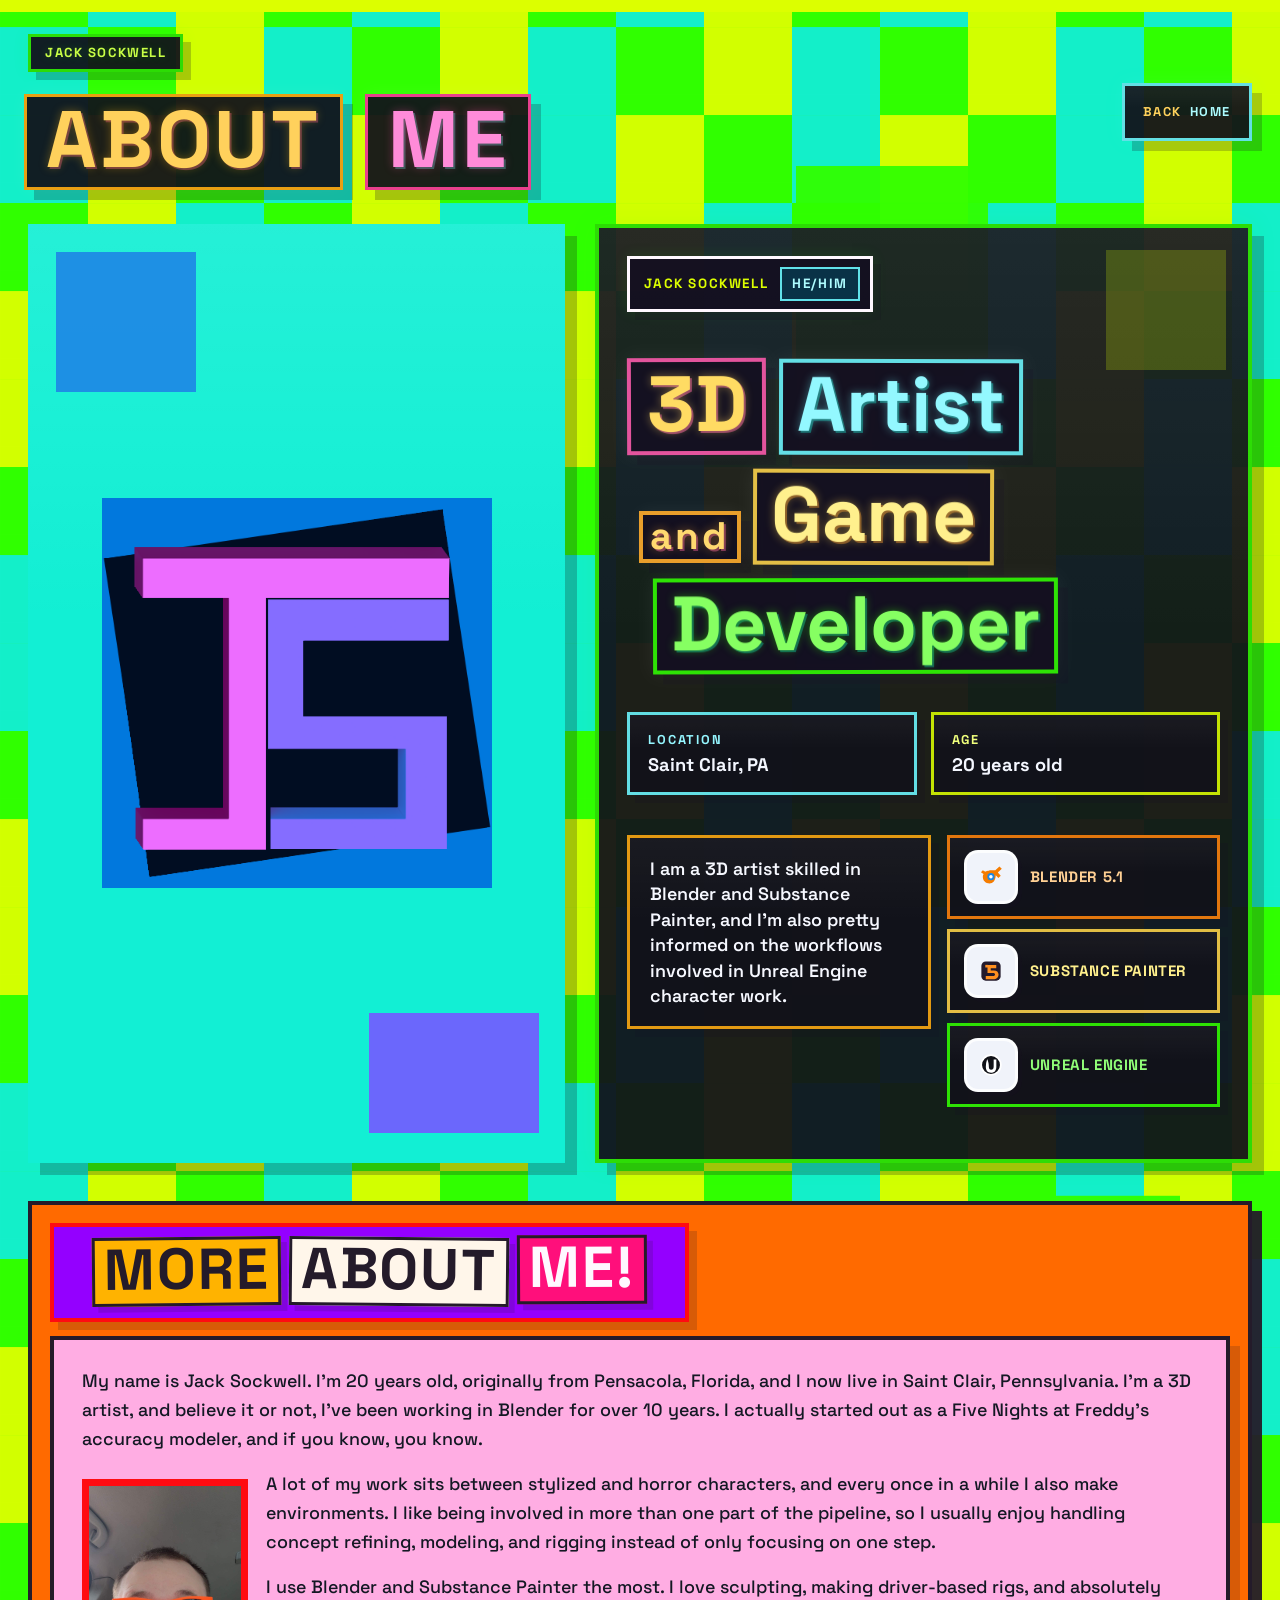
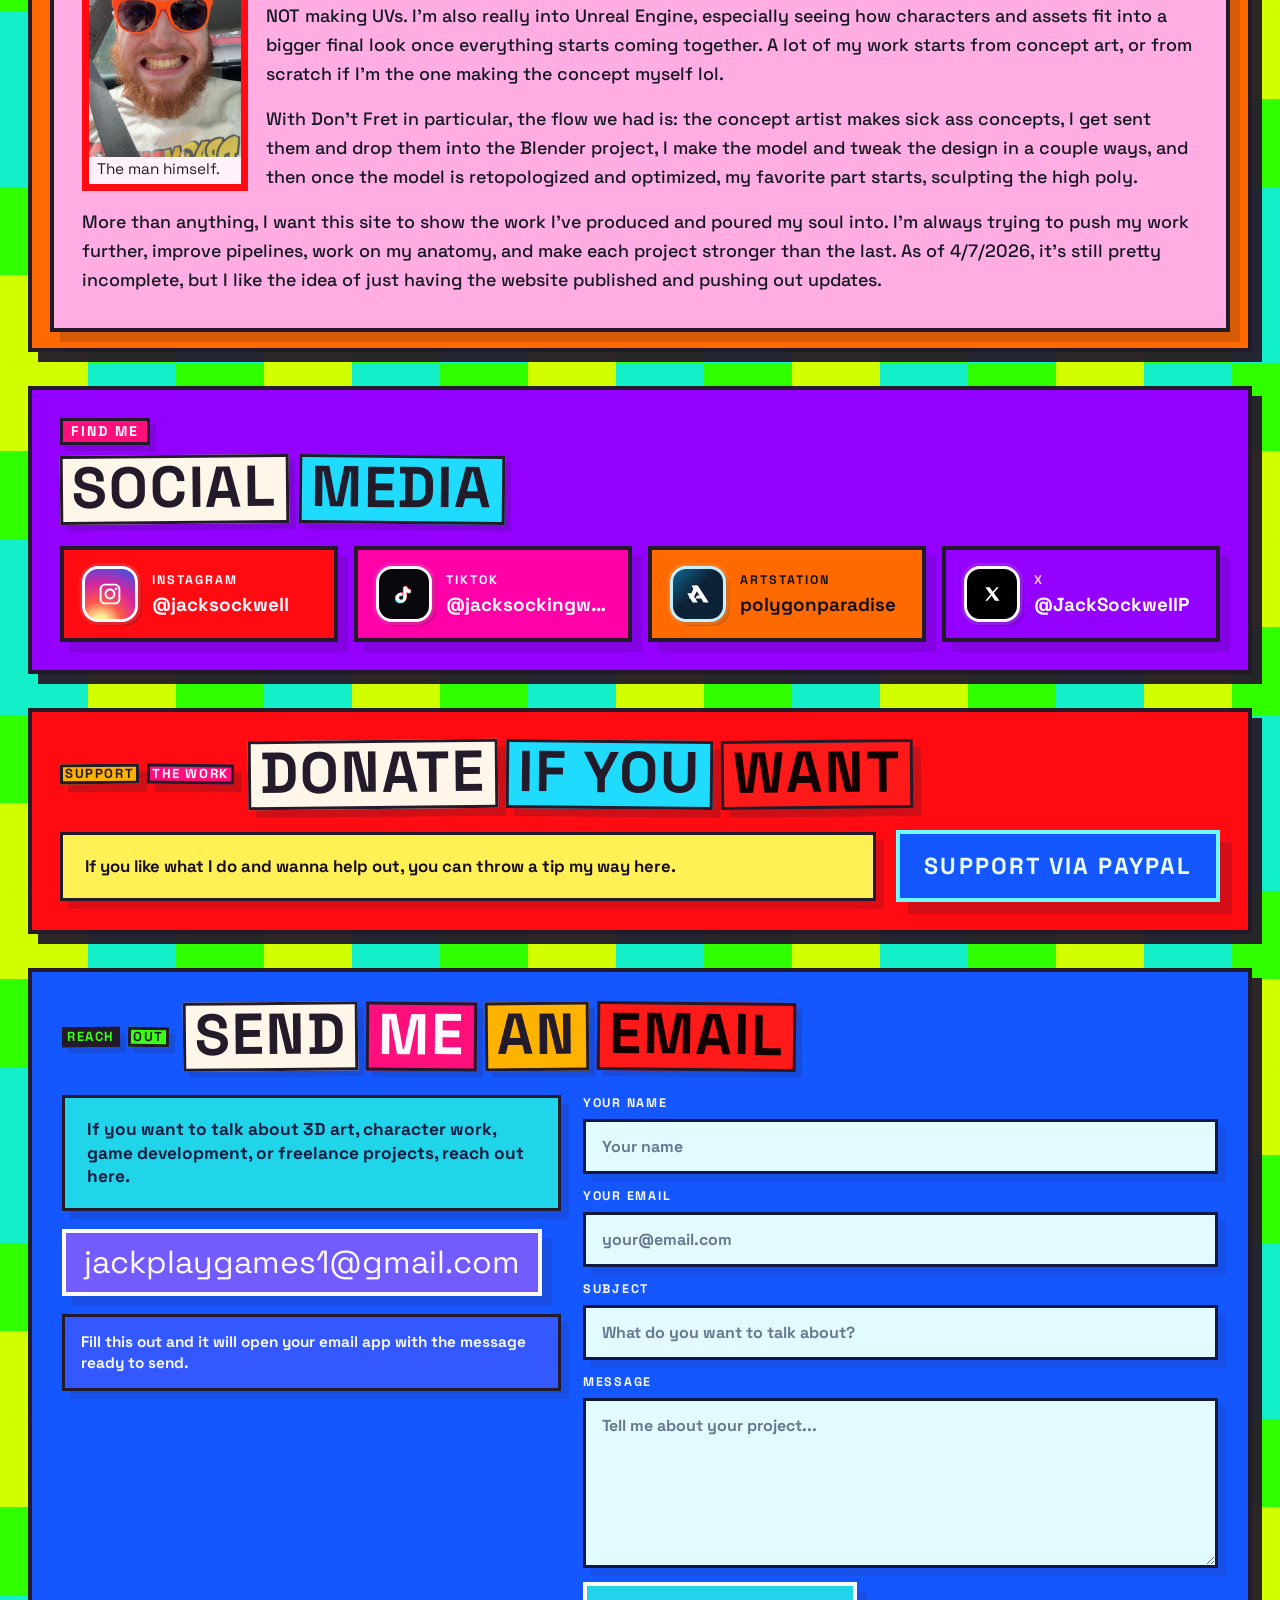
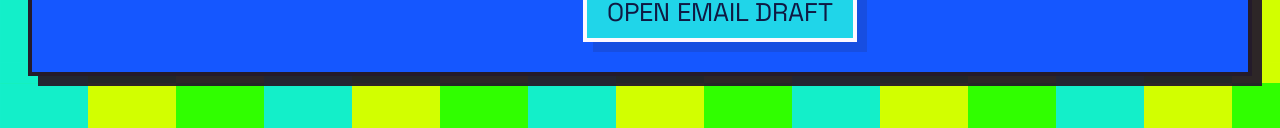
==== commit e202a155: "k" ====
--- a/about.html
+++ b/about.html
@@ -5,7 +5,7 @@
   <meta name="viewport" content="width=device-width, initial-scale=1.0" />
   <title>About | Jack Sockwell</title>
   <meta name="description" content="About Jack Sockwell." />
-  <link rel="stylesheet" href="styles.css?v=20260407ah" />
+  <link rel="stylesheet" href="styles.css?v=20260408-social1" />
 </head>
 <body class="page-about">
   <main class="site-shell" id="siteShell">
@@ -166,7 +166,7 @@
 
           <div class="social-grid">
             <a class="social-card social-card-pink" href="https://www.instagram.com/jacksockwell/" target="_blank" rel="noreferrer">
-              <span class="social-icon" aria-hidden="true">
+              <span class="social-icon social-icon-instagram" aria-hidden="true">
                 <img src="instagram-icon.svg" alt="" />
               </span>
               <span class="social-copy">
@@ -175,7 +175,7 @@
               </span>
             </a>
             <a class="social-card social-card-green" href="https://www.tiktok.com/@jacksockingwell" target="_blank" rel="noreferrer">
-              <span class="social-icon" aria-hidden="true">
+              <span class="social-icon social-icon-tiktok" aria-hidden="true">
                 <img src="tiktok-icon.svg" alt="" />
               </span>
               <span class="social-copy">
@@ -184,7 +184,7 @@
               </span>
             </a>
             <a class="social-card social-card-orange" href="https://www.artstation.com/polygonparadise" target="_blank" rel="noreferrer">
-              <span class="social-icon" aria-hidden="true">
+              <span class="social-icon social-icon-artstation" aria-hidden="true">
                 <img src="artstation-icon.svg" alt="" />
               </span>
               <span class="social-copy">
@@ -193,7 +193,7 @@
               </span>
             </a>
             <a class="social-card social-card-ink" href="https://x.com/JackSockwellP" target="_blank" rel="noreferrer">
-              <span class="social-icon" aria-hidden="true">
+              <span class="social-icon social-icon-x" aria-hidden="true">
                 <img src="x-icon.svg" alt="" />
               </span>
               <span class="social-copy">
--- a/styles.css
+++ b/styles.css
@@ -777,6 +777,12 @@
   will-change: transform;
 }
 
+.jitter-word {
+  display: inline-flex;
+  flex-wrap: nowrap;
+  white-space: nowrap;
+}
+
 @keyframes hero-letter-jitter {
   0% {
     transform: translate(0, 0) rotate(0deg);
@@ -1989,22 +1995,63 @@
 
 .social-icon {
   flex: 0 0 auto;
-  width: 52px;
-  height: 52px;
+  width: 56px;
+  height: 56px;
   display: grid;
   place-items: center;
   border: 3px solid #fff8ff;
-  border-radius: 999px;
+  border-radius: 16px;
   background: rgba(20, 15, 32, 0.94);
   box-shadow:
     0 0 0 3px rgba(255, 255, 255, 0.1),
     4px 4px 0 rgba(36, 27, 42, 0.16);
+  overflow: hidden;
 }
 
 .social-icon img {
   display: block;
-  width: 26px;
-  height: 26px;
+  width: 28px;
+  height: 28px;
+}
+
+.social-icon-instagram {
+  background:
+    radial-gradient(circle at 30% 110%, #fdf497 0 12%, #fd5949 34%, #d6249f 62%, #285aeb 100%);
+}
+
+.social-icon-instagram img {
+  width: 30px;
+  height: 30px;
+}
+
+.social-icon-tiktok {
+  background: #08080d;
+}
+
+.social-icon-tiktok img {
+  width: 30px;
+  height: 30px;
+}
+
+.social-icon-artstation {
+  border-color: #c6f0ff;
+  background:
+    linear-gradient(135deg, rgba(19, 175, 240, 0.5), rgba(19, 175, 240, 0) 45%),
+    #0d2137;
+}
+
+.social-icon-artstation img {
+  width: 30px;
+  height: 30px;
+}
+
+.social-icon-x {
+  background: #000;
+}
+
+.social-icon-x img {
+  width: 24px;
+  height: 24px;
 }
 
 .social-copy {
@@ -2593,7 +2640,7 @@
 
 .portfolio-tabs {
   display: grid;
-  grid-template-columns: repeat(3, minmax(0, 1fr));
+  grid-template-columns: repeat(4, minmax(0, 1fr));
   gap: 18px;
   width: min(740px, 100%);
 }
@@ -2654,6 +2701,19 @@
   color: #effff3;
 }
 
+.portfolio-tab-wips {
+  background: #1b233d;
+  border-color: #6fa7ff;
+  color: #d7e6ff;
+}
+
+.portfolio-tab-wips:hover,
+.portfolio-tab-wips:focus-visible,
+.portfolio-tab-wips.is-active {
+  background: #243159;
+  color: #f5f9ff;
+}
+
 .portfolio-tab-resume {
   background: #2f1d11;
   border-color: #ff9d2f;
@@ -2717,7 +2777,54 @@
   line-height: 1.5;
 }
 
-.portfolio-post-grid {
+.portfolio-timeline {
+  display: grid;
+  gap: 28px;
+}
+
+.portfolio-era {
+  position: relative;
+  display: grid;
+  gap: 18px;
+  padding: 20px 0 0 20px;
+}
+
+.portfolio-era::before {
+  content: "";
+  position: absolute;
+  left: 0;
+  top: 0;
+  bottom: 0;
+  width: 2px;
+  background:
+    linear-gradient(180deg, rgba(255, 15, 123, 0.92), rgba(45, 255, 97, 0.56) 48%, rgba(255, 255, 255, 0.08));
+}
+
+.portfolio-era-heading {
+  display: grid;
+  gap: 6px;
+}
+
+.portfolio-era-kicker,
+.portfolio-era-title {
+  margin: 0;
+}
+
+.portfolio-era-kicker {
+  color: #ff8bc6;
+  font-size: 0.74rem;
+  font-weight: 900;
+  letter-spacing: 0.18em;
+  text-transform: uppercase;
+}
+
+.portfolio-era-title {
+  color: #f4f6fb;
+  font-size: clamp(1.35rem, 2.6vw, 1.9rem);
+  font-weight: 900;
+}
+
+.portfolio-era-grid {
   display: grid;
   grid-template-columns: repeat(auto-fit, minmax(220px, 260px));
   gap: 18px;
@@ -2761,6 +2868,18 @@
   border-color: #ff0f7b;
   box-shadow: 0 22px 42px rgba(0, 0, 0, 0.34);
   outline: none;
+}
+
+.portfolio-post-is-link {
+  text-decoration: none;
+  color: inherit;
+}
+
+.portfolio-post-is-wip {
+  border-color: #31456f;
+  background:
+    linear-gradient(180deg, rgba(86, 139, 255, 0.08), transparent 34%),
+    #181a21;
 }
 
 .portfolio-credit-card {
@@ -2909,16 +3028,17 @@
   position: relative;
 }
 
-.portfolio-post-image img {
+.portfolio-post-preview {
   display: block;
   width: 100%;
   height: 100%;
   object-fit: cover;
+  pointer-events: none;
   transition: transform 0.25s ease;
 }
 
-.portfolio-post:hover .portfolio-post-image img,
-.portfolio-post:focus-visible .portfolio-post-image img {
+.portfolio-post:hover .portfolio-post-preview,
+.portfolio-post:focus-visible .portfolio-post-preview {
   transform: scale(1.03);
 }
 
@@ -2926,12 +3046,84 @@
   display: grid;
   gap: 10px;
   padding: 16px 16px 18px;
+}
+
+.portfolio-post-header {
+  display: flex;
+  flex-wrap: wrap;
+  gap: 8px;
+}
+
+.portfolio-post-badge {
+  display: inline-flex;
+  align-items: center;
+  min-height: 28px;
+  padding: 5px 10px;
+  border: 1px solid #3c4254;
+  border-radius: 999px;
+  background: #20242e;
+  color: #b7ffca;
+  font-size: 0.72rem;
+  font-weight: 900;
+  letter-spacing: 0.1em;
+  text-transform: uppercase;
+}
+
+.portfolio-post-badge-section {
+  color: #d7e6ff;
+  border-color: #4c5f87;
+  background: #202a3d;
+}
+
+.portfolio-post-badge-status {
+  color: #ffe3a8;
+  border-color: #ff9d2f;
+  background: #3d2815;
 }
 
 .portfolio-post-title {
   color: #f4f6fb;
   font-size: 1rem;
   font-weight: 800;
+}
+
+.portfolio-post-stage-summary {
+  display: flex;
+  flex-wrap: wrap;
+  gap: 8px;
+}
+
+.portfolio-post-stage-chip {
+  display: inline-flex;
+  align-items: center;
+  min-height: 24px;
+  padding: 4px 9px;
+  border: 1px solid #3a4153;
+  border-radius: 999px;
+  background: #20242e;
+  color: #edf2ff;
+  font-size: 0.68rem;
+  font-weight: 900;
+  letter-spacing: 0.1em;
+  text-transform: uppercase;
+}
+
+.portfolio-post-stage-chip-finished {
+  border-color: #2dff61;
+  background: rgba(20, 64, 30, 0.92);
+  color: #d7ffe2;
+}
+
+.portfolio-post-stage-chip-wip {
+  border-color: #6fa7ff;
+  background: rgba(28, 41, 73, 0.92);
+  color: #dce9ff;
+}
+
+.portfolio-post-stage-chip-bts {
+  border-color: #ff9d2f;
+  background: rgba(74, 44, 15, 0.92);
+  color: #ffe1b7;
 }
 
 .portfolio-post-counter {
@@ -2994,12 +3186,11 @@
   inset: 0;
   z-index: 20;
   display: grid;
-  grid-template-columns: auto minmax(0, 1fr) auto;
-  align-items: center;
-  gap: 18px;
+  place-items: center;
   padding: 28px;
   background: rgba(7, 8, 12, 0.92);
   backdrop-filter: blur(10px);
+  overflow-y: auto;
 }
 
 .portfolio-lightbox[hidden] {
@@ -3008,20 +3199,33 @@
 
 .portfolio-lightbox-frame {
   margin: 0;
+  width: min(1220px, 100%);
   min-width: 0;
   display: grid;
   gap: 14px;
 }
 
-.portfolio-lightbox-frame img {
+.portfolio-lightbox-media-shell {
+  position: relative;
+  display: grid;
+  place-items: center;
+  min-height: min(72vh, 840px);
+  padding: clamp(18px, 2.2vw, 24px) clamp(64px, 7vw, 88px);
+  border: 1px solid #2b3140;
+  border-radius: 18px;
+  background:
+    linear-gradient(180deg, rgba(255, 255, 255, 0.02), transparent 24%),
+    #111217;
+  box-shadow: 0 24px 60px rgba(0, 0, 0, 0.4);
+}
+
+.portfolio-lightbox-media {
   display: block;
-  width: min(1100px, 100%);
-  max-height: 78vh;
+  width: 100%;
+  max-height: 68vh;
   object-fit: contain;
-  border: 1px solid #2b3140;
-  border-radius: 14px;
+  border-radius: 12px;
   background: #111217;
-  box-shadow: 0 24px 60px rgba(0, 0, 0, 0.4);
 }
 
 .portfolio-lightbox-frame figcaption {
@@ -3030,7 +3234,8 @@
 
 .portfolio-lightbox-caption {
   display: grid;
-  gap: 8px;
+  gap: 10px;
+  padding: 4px 2px 0;
 }
 
 .portfolio-lightbox-counter,
@@ -3047,6 +3252,50 @@
   text-transform: uppercase;
 }
 
+.portfolio-lightbox-stage-filters {
+  display: flex;
+  flex-wrap: wrap;
+  gap: 10px;
+}
+
+.portfolio-lightbox-stage-filters[hidden],
+.portfolio-lightbox-thumbs[hidden],
+.portfolio-lightbox-nav[hidden] {
+  display: none !important;
+}
+
+.portfolio-lightbox-stage-filter {
+  min-height: 38px;
+  padding: 8px 12px;
+  border: 1px solid #364055;
+  border-radius: 999px;
+  background: #191d25;
+  color: #f4f6fb;
+  font-weight: 900;
+  letter-spacing: 0.08em;
+  text-transform: uppercase;
+  transition: transform 0.14s ease, background 0.14s ease, border-color 0.14s ease;
+}
+
+.portfolio-lightbox-stage-filter:hover,
+.portfolio-lightbox-stage-filter:focus-visible,
+.portfolio-lightbox-stage-filter.is-active {
+  transform: translateY(-2px);
+  outline: none;
+}
+
+.portfolio-lightbox-stage-filter.is-active {
+  border-color: #ff8bc6;
+  background: #301826;
+  color: #fff2fa;
+}
+
+.portfolio-lightbox-stage-filter:hover,
+.portfolio-lightbox-stage-filter:focus-visible {
+  border-color: #6fa7ff;
+  background: #202734;
+}
+
 .portfolio-lightbox-title {
   margin: 0;
   color: #f4f6fb;
@@ -3067,10 +3316,68 @@
   line-height: 1.5;
 }
 
+.portfolio-lightbox-thumbs {
+  display: grid;
+  grid-auto-flow: column;
+  grid-auto-columns: minmax(112px, 140px);
+  gap: 12px;
+  overflow-x: auto;
+  padding: 2px 4px 8px;
+  scroll-behavior: smooth;
+}
+
+.portfolio-lightbox-thumbs[hidden] {
+  display: none;
+}
+
+.portfolio-lightbox-thumb {
+  position: relative;
+  display: block;
+  padding: 0;
+  border: 1px solid #32394a;
+  border-radius: 14px;
+  overflow: hidden;
+  background: #151922;
+  transition: transform 0.14s ease, border-color 0.14s ease, box-shadow 0.14s ease;
+}
+
+.portfolio-lightbox-thumb:hover,
+.portfolio-lightbox-thumb:focus-visible,
+.portfolio-lightbox-thumb.is-active {
+  transform: translateY(-2px);
+  border-color: #ff8bc6;
+  box-shadow: 0 12px 24px rgba(0, 0, 0, 0.24);
+  outline: none;
+}
+
+.portfolio-lightbox-thumb-preview {
+  display: block;
+  width: 100%;
+  aspect-ratio: 1 / 1;
+  object-fit: cover;
+  background: #0f1218;
+}
+
+.portfolio-lightbox-thumb-badge {
+  position: absolute;
+  right: 8px;
+  bottom: 8px;
+  padding: 5px 8px;
+  border: 1px solid #7aa2ff;
+  border-radius: 999px;
+  background: rgba(19, 25, 40, 0.9);
+  color: #eef4ff;
+  font-size: 0.66rem;
+  font-weight: 900;
+  letter-spacing: 0.08em;
+  text-transform: uppercase;
+}
+
 .portfolio-lightbox-nav,
 .portfolio-lightbox-close {
-  min-width: 96px;
-  padding: 12px 16px;
+  min-width: 52px;
+  min-height: 52px;
+  padding: 0;
   border: 1px solid #343949;
   border-radius: 999px;
   background: #1a1d25;
@@ -3091,17 +3398,44 @@
   outline: none;
 }
 
+.portfolio-lightbox-nav {
+  position: absolute;
+  top: 50%;
+  z-index: 2;
+  display: grid;
+  place-items: center;
+  transform: translateY(-50%);
+  font-size: 1.3rem;
+}
+
+.portfolio-lightbox-prev {
+  left: 14px;
+}
+
+.portfolio-lightbox-next {
+  right: 14px;
+}
+
+.portfolio-lightbox-nav:hover,
+.portfolio-lightbox-nav:focus-visible {
+  transform: translateY(-50%) scale(1.04);
+}
+
 .portfolio-lightbox-close {
   position: absolute;
   top: 22px;
   right: 24px;
+  min-width: 96px;
+  min-height: 44px;
+  padding: 12px 16px;
+  font-size: 0.84rem;
 }
 
 @media (max-width: 980px) {
   .hero-actions,
   .fret-layout,
   .about-layout,
-  .portfolio-post-grid {
+  .portfolio-era-grid {
     grid-template-columns: 1fr;
   }
 
@@ -3152,14 +3486,19 @@
   }
 
   .portfolio-lightbox {
-    grid-template-columns: 1fr;
-    justify-items: center;
-  }
-
-  .portfolio-lightbox-nav {
-    min-width: 0;
+    padding: 22px 18px;
+  }
+
+  .portfolio-lightbox-frame {
     width: 100%;
-    max-width: 220px;
+  }
+
+  .portfolio-lightbox-media-shell {
+    min-height: min(66vh, 720px);
+  }
+
+  .portfolio-lightbox-thumbs {
+    grid-auto-columns: minmax(98px, 120px);
   }
 }
 
@@ -3249,6 +3588,39 @@
 
   .portfolio-lightbox {
     padding: 72px 16px 18px;
+  }
+
+  .portfolio-lightbox-media-shell {
+    min-height: auto;
+    padding: 18px 52px;
+  }
+
+  .portfolio-lightbox-media {
+    max-height: 52vh;
+  }
+
+  .portfolio-lightbox-nav {
+    min-width: 42px;
+    min-height: 42px;
+    font-size: 1rem;
+  }
+
+  .portfolio-lightbox-prev {
+    left: 8px;
+  }
+
+  .portfolio-lightbox-next {
+    right: 8px;
+  }
+
+  .portfolio-lightbox-thumbs {
+    grid-auto-columns: minmax(82px, 96px);
+    gap: 8px;
+    padding-inline: 0;
+  }
+
+  .portfolio-era {
+    padding-left: 16px;
   }
 
   .portfolio-launcher {
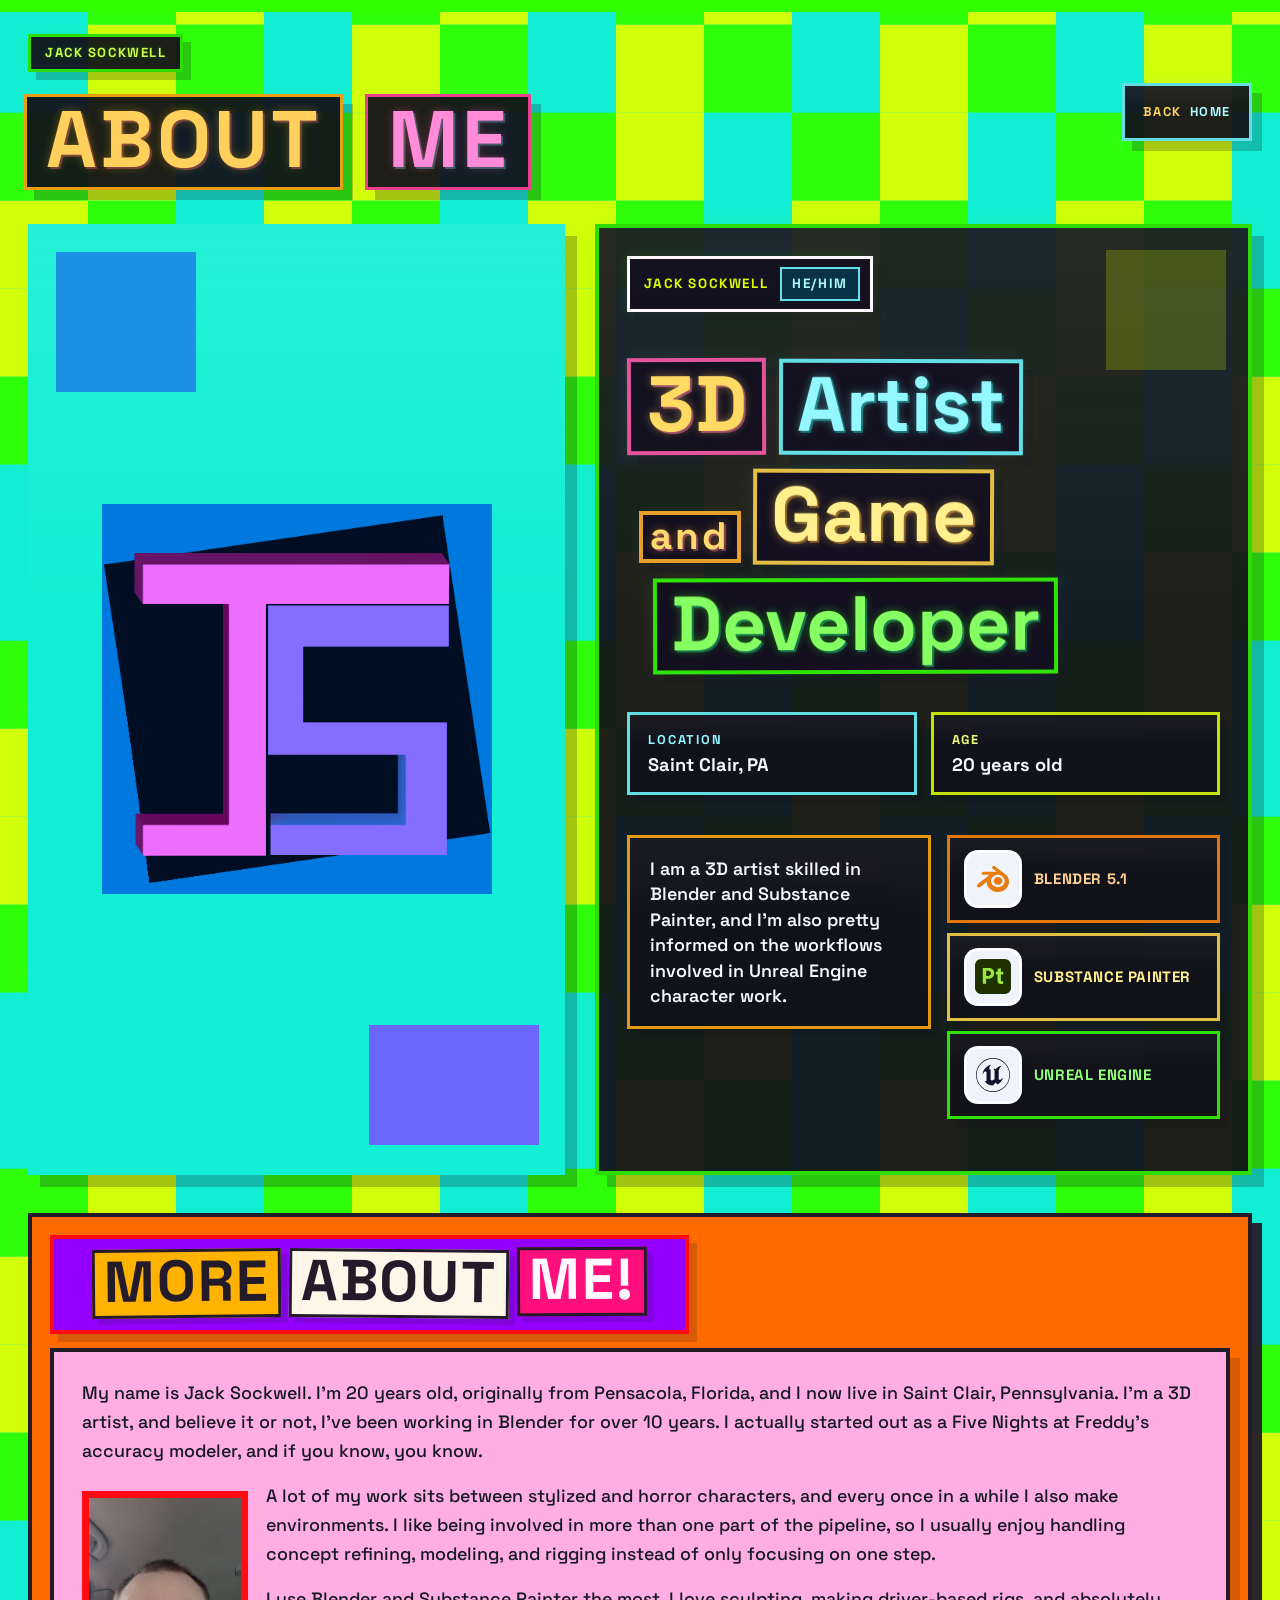
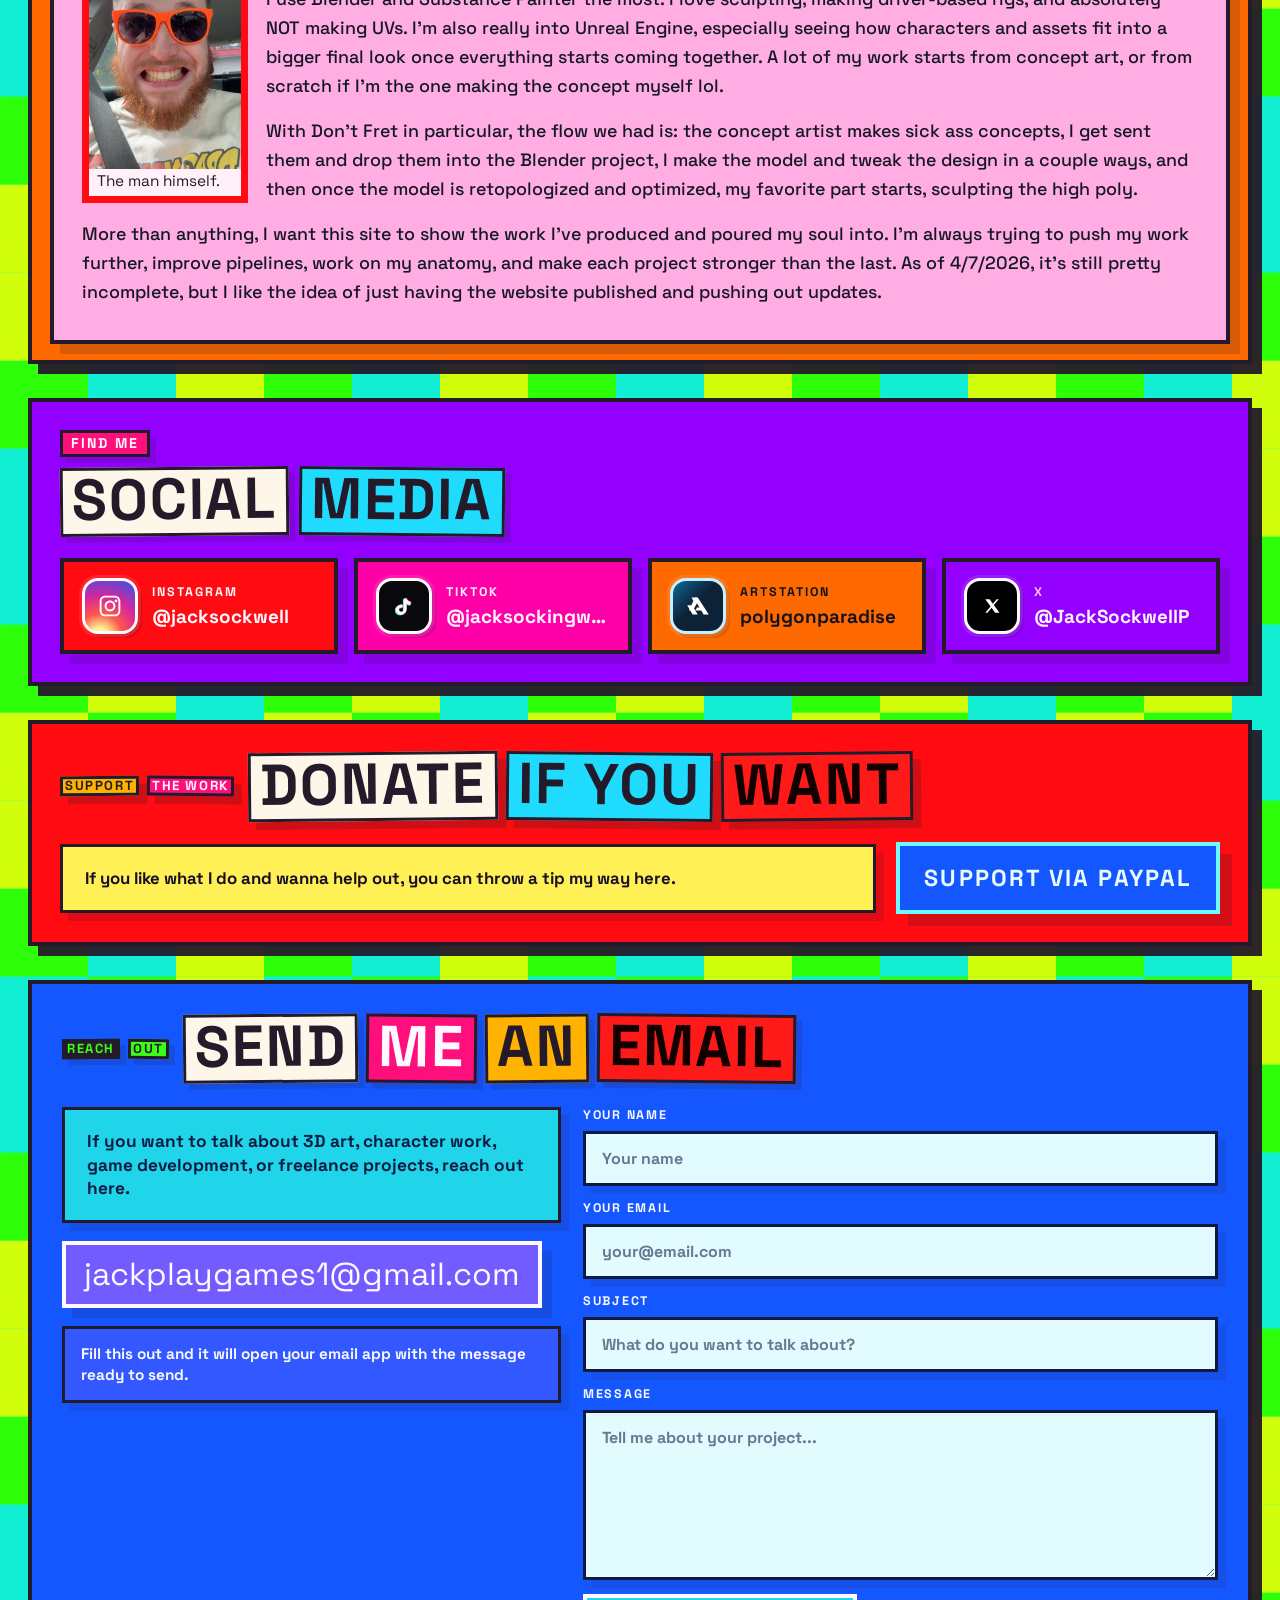
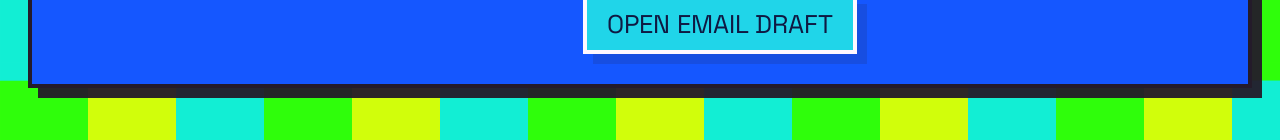
==== commit 6b8d61e4: "f" ====
--- a/about.html
+++ b/about.html
@@ -95,19 +95,19 @@
               <div class="about-tools" aria-label="Primary tools">
                 <div class="tool-item">
                   <span class="tool-icon tool-icon-blender" aria-hidden="true">
-                    <img src="blender-icon.svg?v=20260407j" alt="" />
+                    <img src="blender-icon.svg?v=20260408-real1" alt="" />
                   </span>
                   <span>Blender 5.1</span>
                 </div>
                 <div class="tool-item">
                   <span class="tool-icon tool-icon-substance" aria-hidden="true">
-                    <img src="substance-icon.svg?v=20260407j" alt="" />
+                    <img src="substance-icon.svg?v=20260408-real1" alt="" />
                   </span>
                   <span>Substance Painter</span>
                 </div>
                 <div class="tool-item">
                   <span class="tool-icon tool-icon-unreal" aria-hidden="true">
-                    <img src="unreal-icon.svg?v=20260407j" alt="" />
+                    <img src="unreal-icon.svg?v=20260408-real1" alt="" />
                   </span>
                   <span>Unreal Engine</span>
                 </div>
--- a/styles.css
+++ b/styles.css
@@ -1759,11 +1759,11 @@
 
 .tool-icon {
   flex: 0 0 auto;
-  min-width: 54px;
-  height: 54px;
+  min-width: 58px;
+  height: 58px;
   display: grid;
   place-items: center;
-  padding: 8px;
+  padding: 6px;
   border: 3px solid rgba(255, 255, 255, 0.82);
   border-radius: 14px;
   background: rgba(245, 248, 255, 0.98);
@@ -1773,8 +1773,19 @@
 
 .tool-icon img {
   display: block;
-  width: 28px;
-  height: 28px;
+  width: 32px;
+  height: 32px;
+  object-fit: contain;
+}
+
+.tool-icon-substance img {
+  width: 36px;
+  height: 35px;
+}
+
+.tool-icon-unreal img {
+  width: 34px;
+  height: 34px;
 }
 
 .about-story-panel {
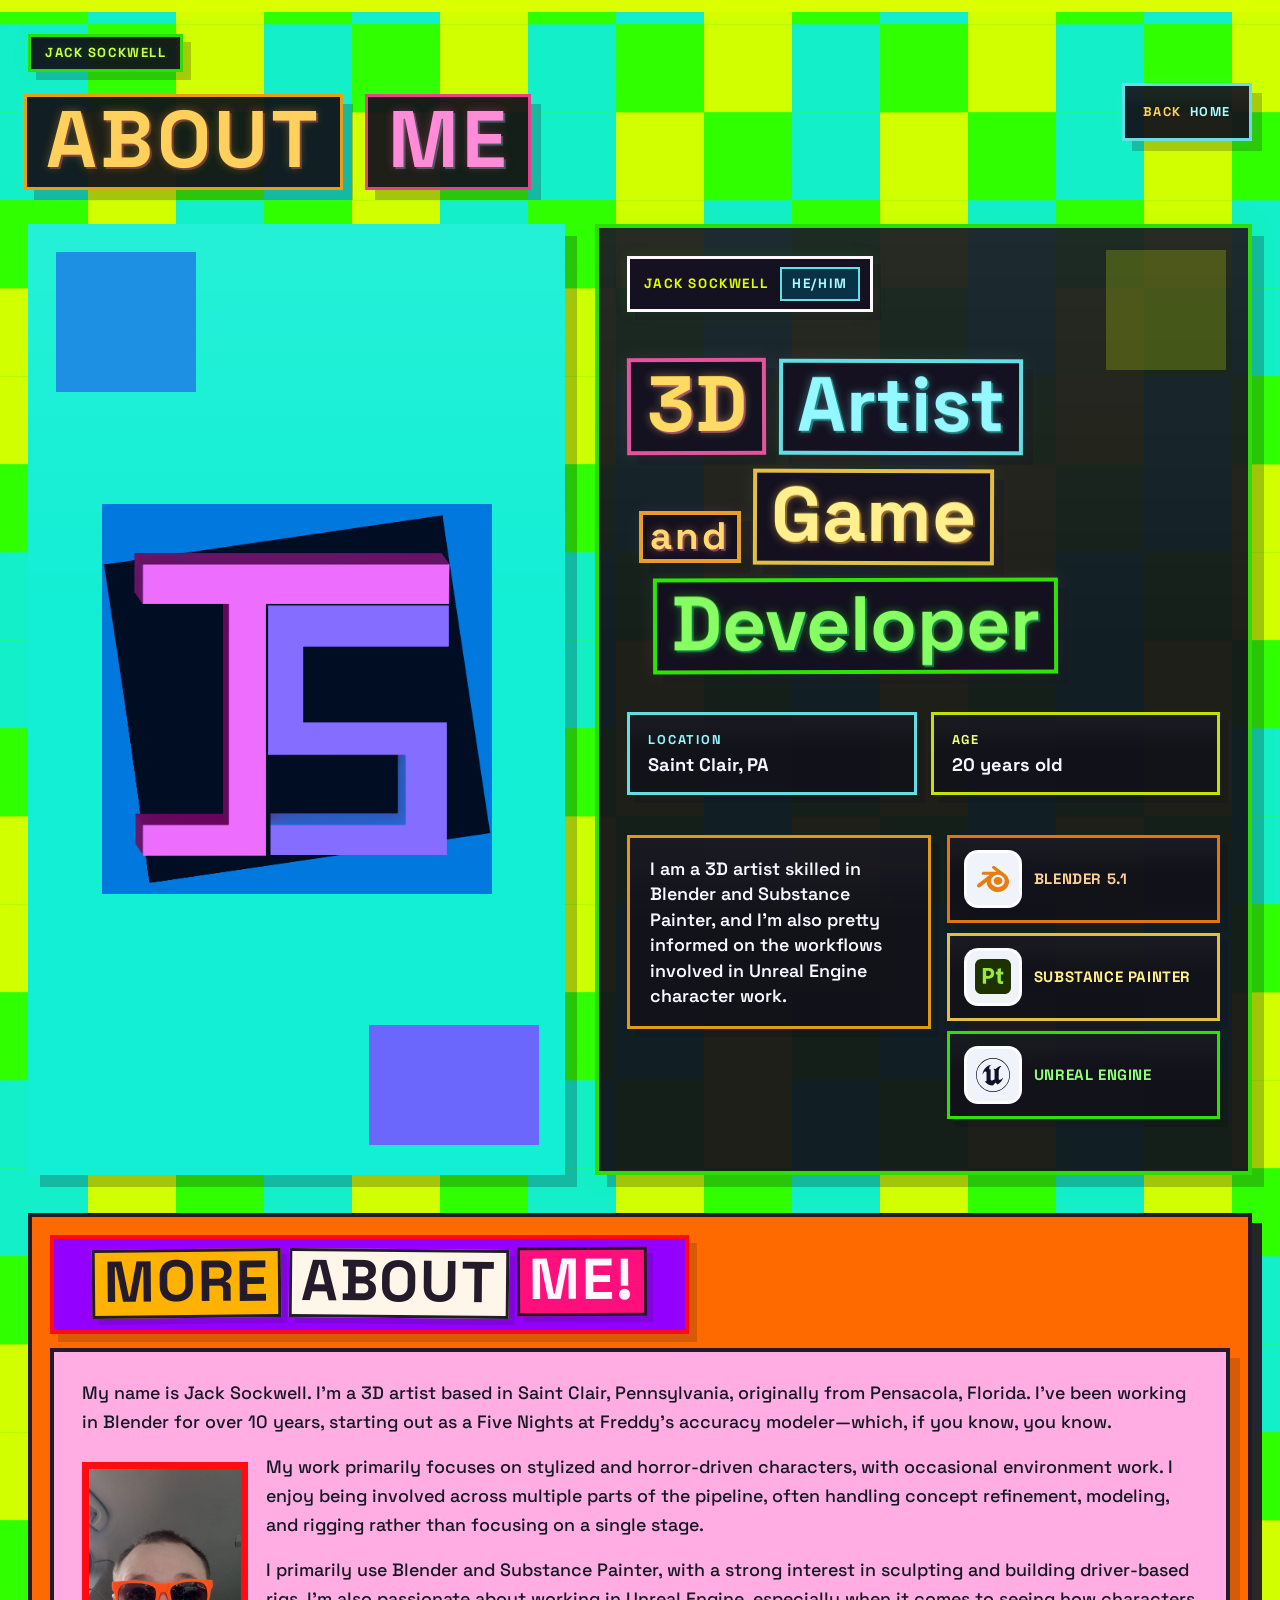
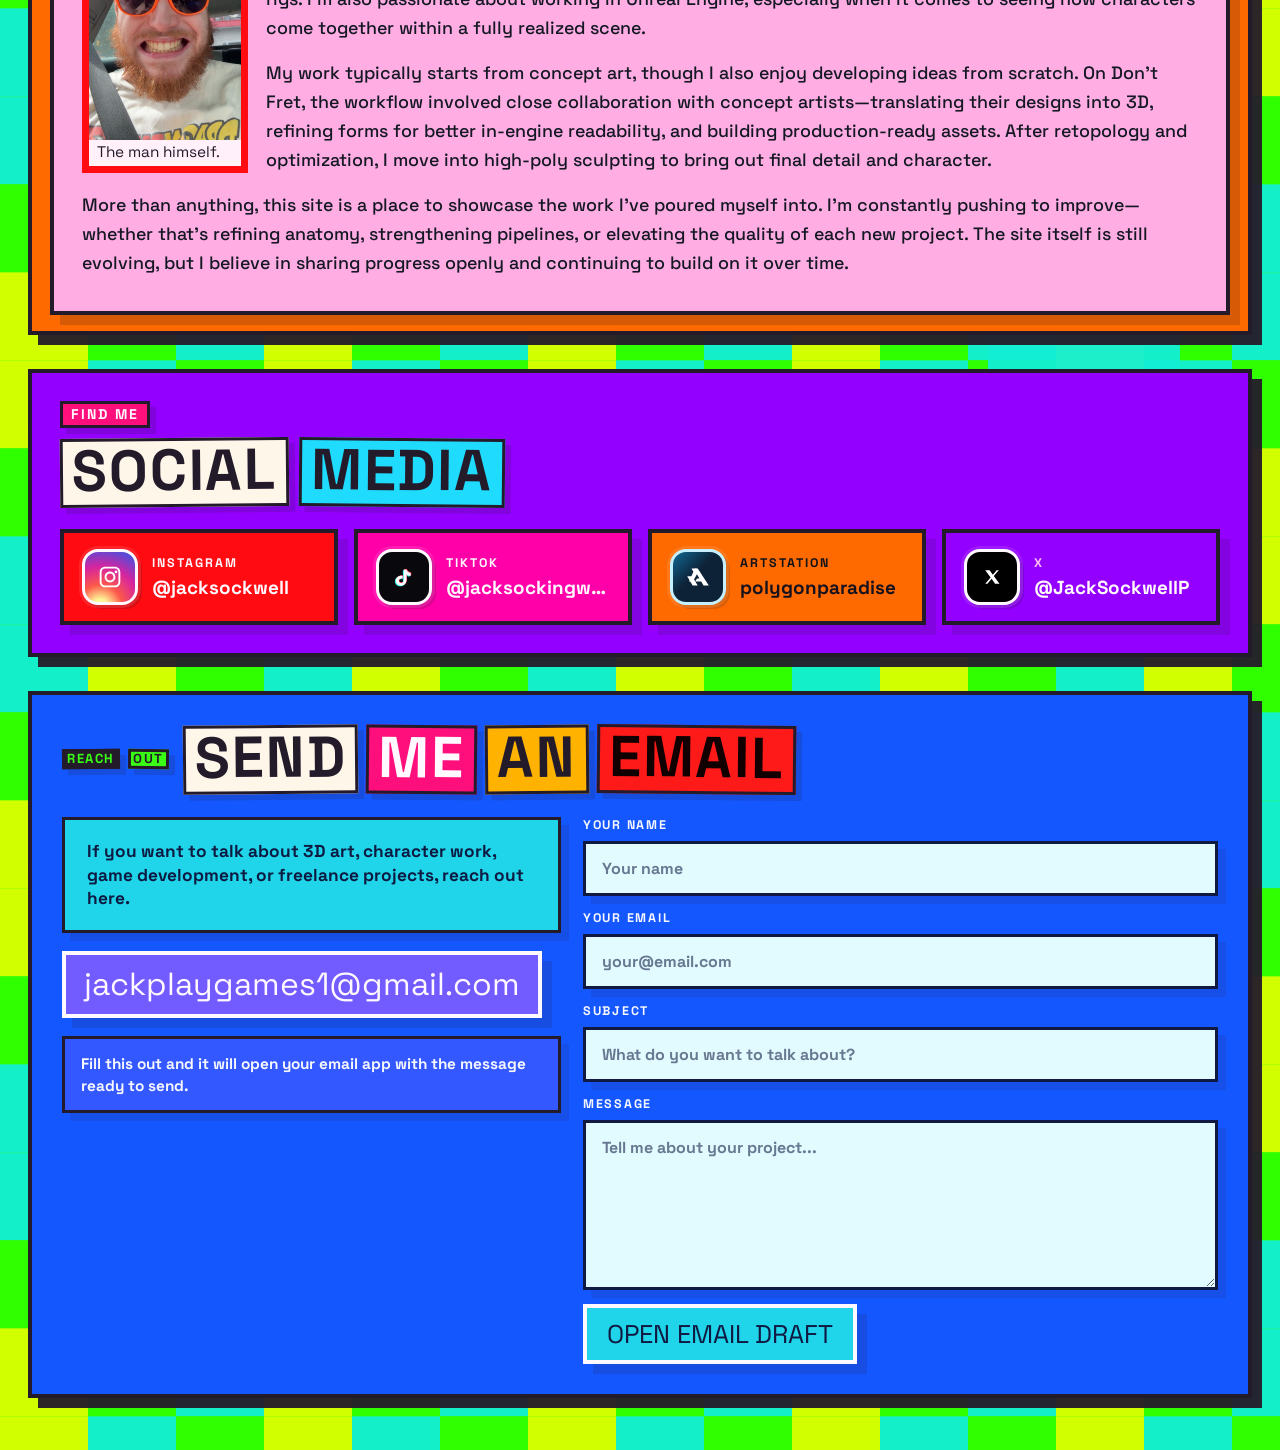
==== commit eae39985: "b" ====
--- a/about.html
+++ b/about.html
@@ -129,7 +129,7 @@
 
           <div class="about-story-copy">
             <p class="about-story-lead">
-              My name is Jack Sockwell. I'm 20 years old, originally from Pensacola, Florida, and I now live in Saint Clair, Pennsylvania. I'm a 3D artist, and believe it or not, I've been working in Blender for over 10 years. I actually started out as a Five Nights at Freddy's accuracy modeler, and if you know, you know.
+              My name is Jack Sockwell. I&rsquo;m a 3D artist based in Saint Clair, Pennsylvania, originally from Pensacola, Florida. I&rsquo;ve been working in Blender for over 10 years, starting out as a Five Nights at Freddy&rsquo;s accuracy modeler&mdash;which, if you know, you know.
             </p>
 
             <figure class="about-story-photo-card">
@@ -137,16 +137,16 @@
               <figcaption>The man himself.</figcaption>
             </figure>
             <p>
-              A lot of my work sits between stylized and horror characters, and every once in a while I also make environments. I like being involved in more than one part of the pipeline, so I usually enjoy handling concept refining, modeling, and rigging instead of only focusing on one step.
-            </p>
-            <p>
-              I use Blender and Substance Painter the most. I love sculpting, making driver-based rigs, and absolutely NOT making UVs. I'm also really into Unreal Engine, especially seeing how characters and assets fit into a bigger final look once everything starts coming together. A lot of my work starts from concept art, or from scratch if I'm the one making the concept myself lol.
-            </p>
-            <p>
-              With Don't Fret in particular, the flow we had is: the concept artist makes sick ass concepts, I get sent them and drop them into the Blender project, I make the model and tweak the design in a couple ways, and then once the model is retopologized and optimized, my favorite part starts, sculpting the high poly.
-            </p>
-            <p>
-              More than anything, I want this site to show the work I've produced and poured my soul into. I'm always trying to push my work further, improve pipelines, work on my anatomy, and make each project stronger than the last. As of 4/7/2026, it's still pretty incomplete, but I like the idea of just having the website published and pushing out updates.
+              My work primarily focuses on stylized and horror-driven characters, with occasional environment work. I enjoy being involved across multiple parts of the pipeline, often handling concept refinement, modeling, and rigging rather than focusing on a single stage.
+            </p>
+            <p>
+              I primarily use Blender and Substance Painter, with a strong interest in sculpting and building driver-based rigs. I&rsquo;m also passionate about working in Unreal Engine, especially when it comes to seeing how characters come together within a fully realized scene.
+            </p>
+            <p>
+              My work typically starts from concept art, though I also enjoy developing ideas from scratch. On Don&rsquo;t Fret, the workflow involved close collaboration with concept artists&mdash;translating their designs into 3D, refining forms for better in-engine readability, and building production-ready assets. After retopology and optimization, I move into high-poly sculpting to bring out final detail and character.
+            </p>
+            <p>
+              More than anything, this site is a place to showcase the work I&rsquo;ve poured myself into. I&rsquo;m constantly pushing to improve&mdash;whether that&rsquo;s refining anatomy, strengthening pipelines, or elevating the quality of each new project. The site itself is still evolving, but I believe in sharing progress openly and continuing to build on it over time.
             </p>
           </div>
         </section>
@@ -201,31 +201,6 @@
                 <span class="social-handle">@JackSockwellP</span>
               </span>
             </a>
-          </div>
-        </section>
-
-        <section class="support-panel" id="support-panel" aria-labelledby="support-heading">
-          <div class="support-header">
-            <p class="support-kicker">
-              <span class="scrapbook-row scrapbook-row-tight">
-                <span class="scrapbook-piece scrapbook-piece-yellow scrapbook-piece-chip scrapbook-piece-tilt-left">Support</span>
-                <span class="scrapbook-piece scrapbook-piece-pink scrapbook-piece-chip scrapbook-piece-tilt-right">The Work</span>
-              </span>
-            </p>
-            <h2 id="support-heading" class="support-title">
-              <span class="scrapbook-row scrapbook-row-tight">
-                <span class="scrapbook-piece scrapbook-piece-paper scrapbook-piece-section scrapbook-piece-tilt-left">Donate</span>
-                <span class="scrapbook-piece scrapbook-piece-cyan scrapbook-piece-section scrapbook-piece-tilt-right">If You</span>
-                <span class="scrapbook-piece scrapbook-piece-red scrapbook-piece-section scrapbook-piece-tilt-left">Want</span>
-              </span>
-            </h2>
-          </div>
-
-          <div class="support-layout">
-            <p class="support-copy">
-              If you like what I do and wanna help out, you can throw a tip my way here.
-            </p>
-            <a class="support-link support-link-large" href="https://paypal.me/jacksockwell" target="_blank" rel="noreferrer">Support via PayPal</a>
           </div>
         </section>
 
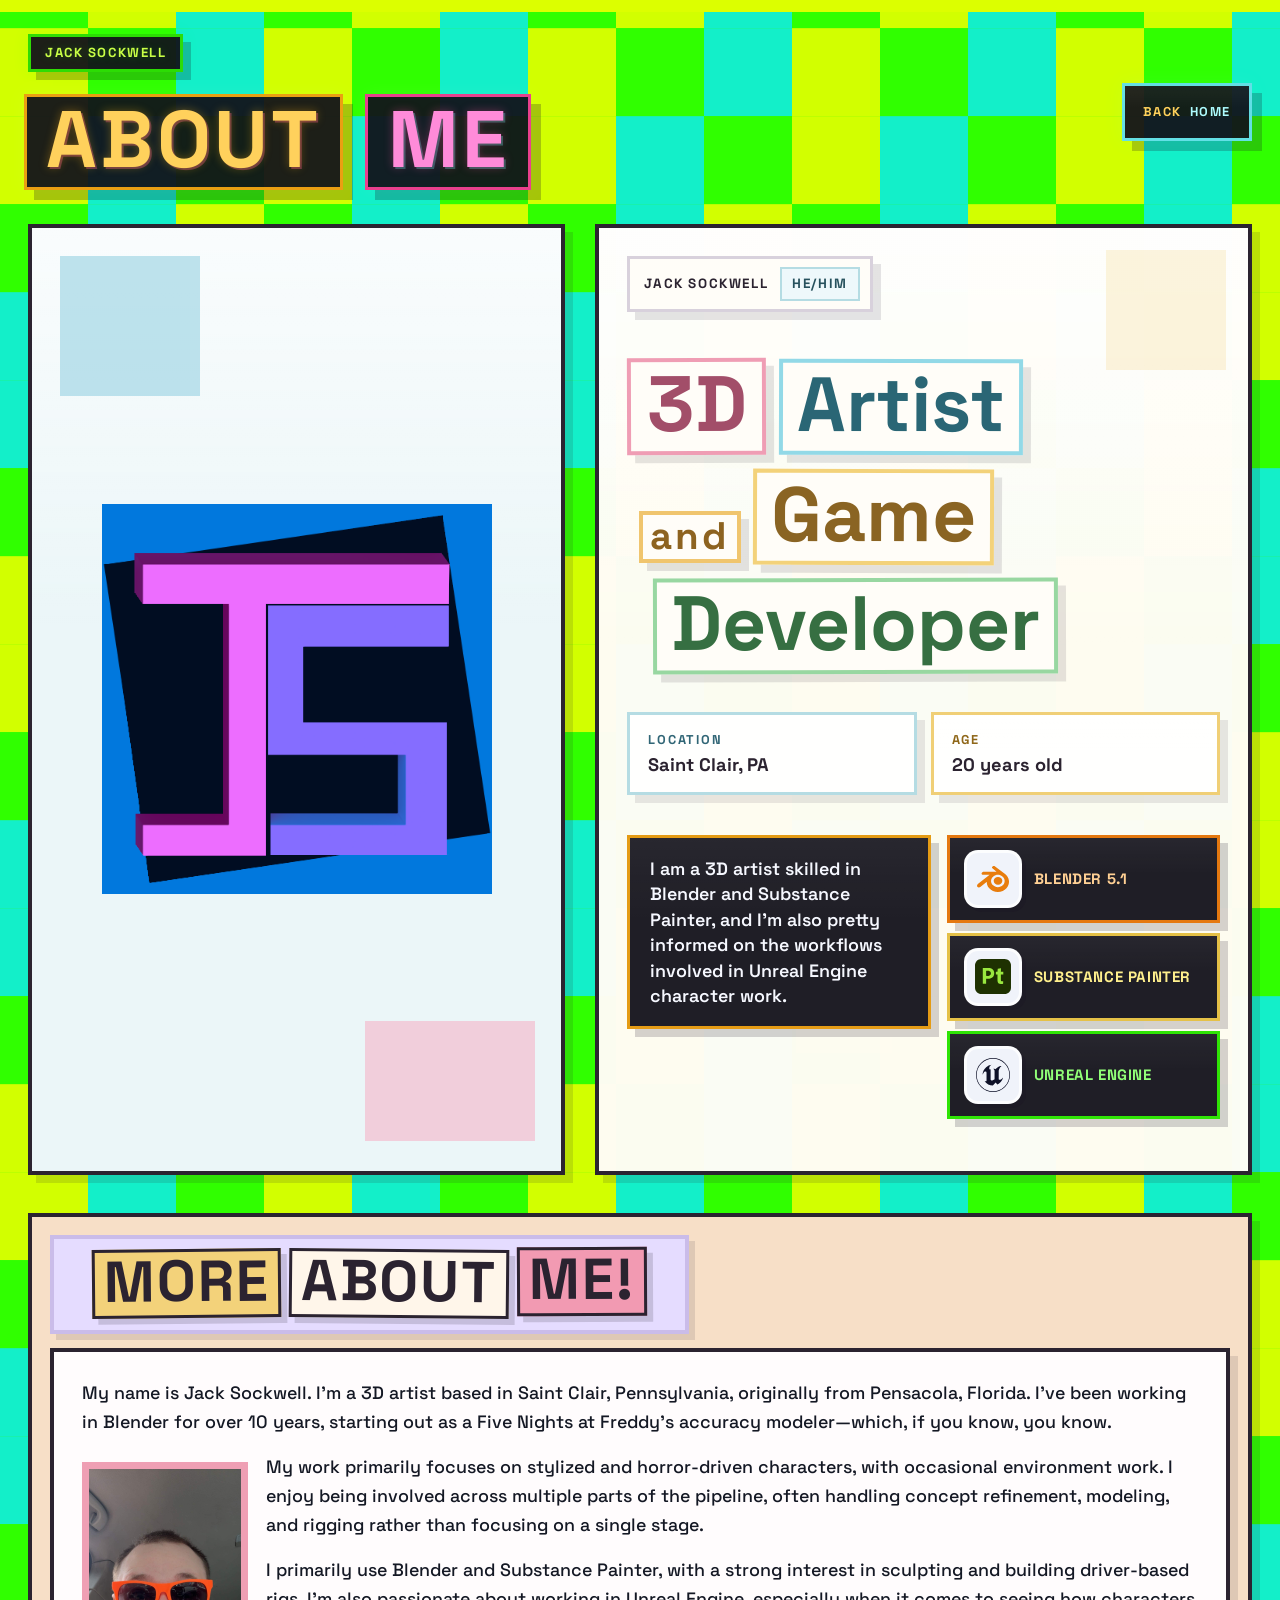
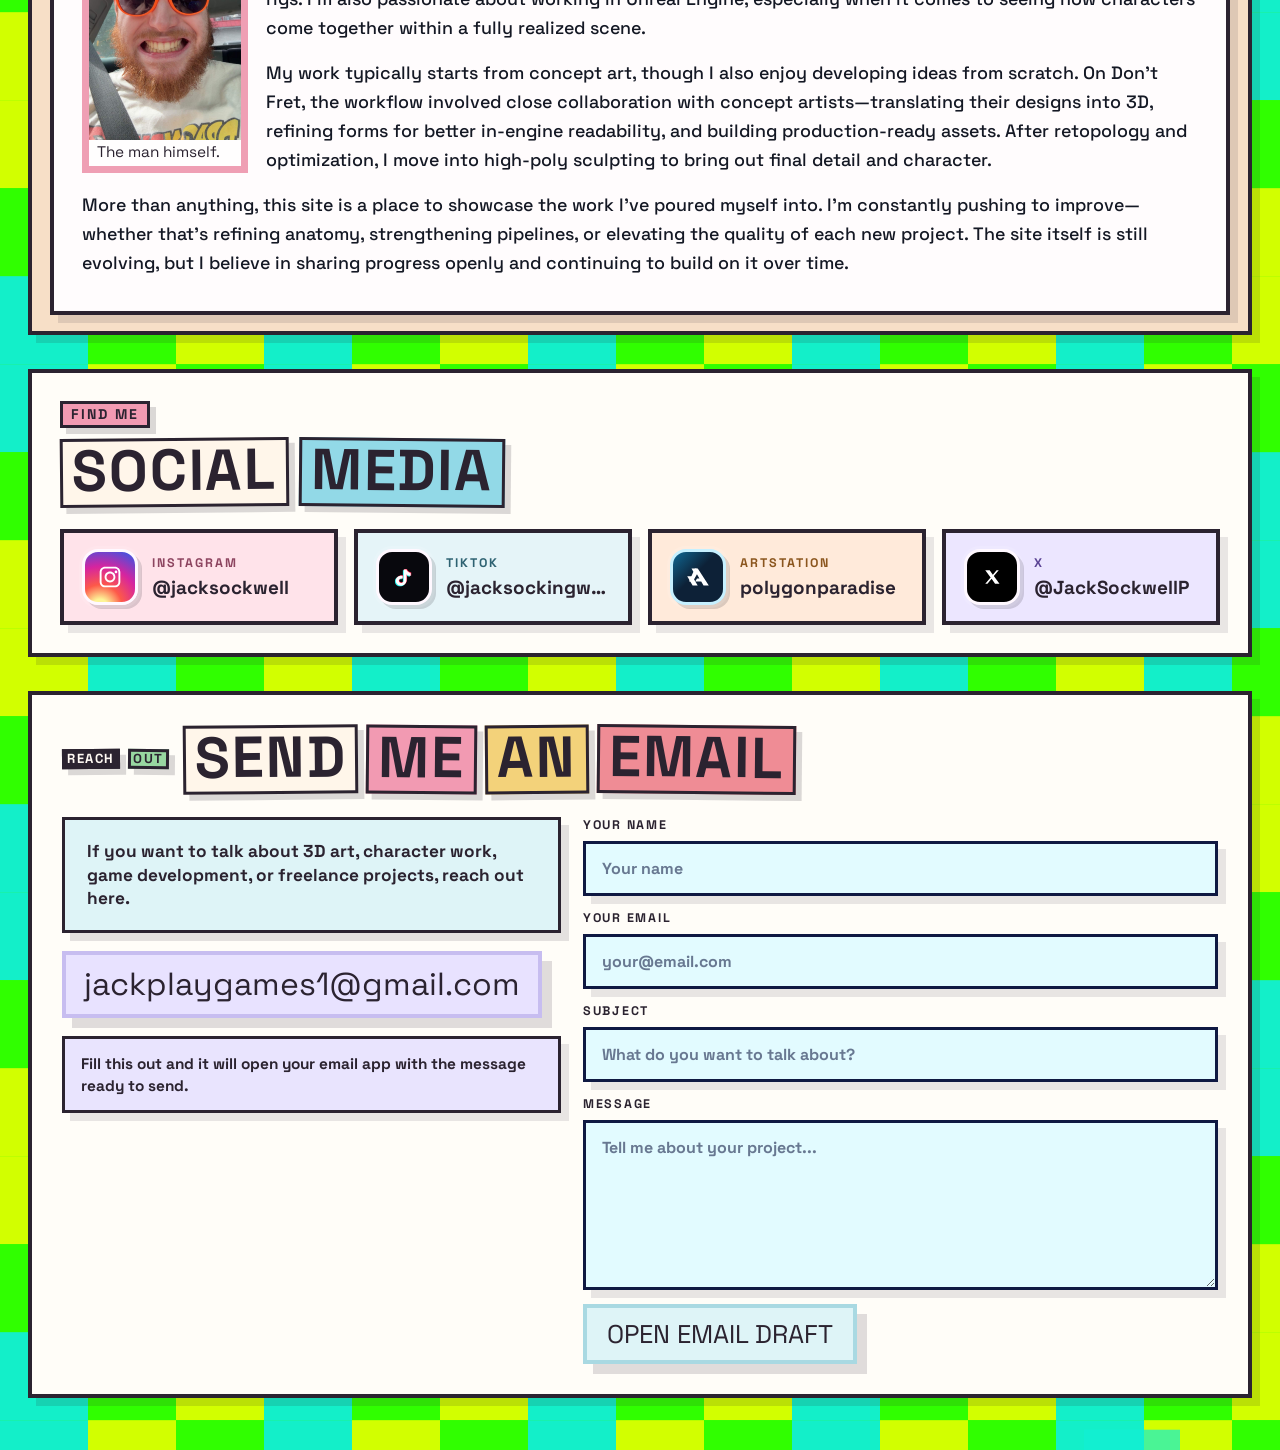
==== commit ee608cd3: "f" ====
--- a/about.html
+++ b/about.html
@@ -5,7 +5,7 @@
   <meta name="viewport" content="width=device-width, initial-scale=1.0" />
   <title>About | Jack Sockwell</title>
   <meta name="description" content="About Jack Sockwell." />
-  <link rel="stylesheet" href="styles.css?v=20260408-social1" />
+  <link rel="stylesheet" href="styles.css?v=20260410-soft1" />
 </head>
 <body class="page-about">
   <main class="site-shell" id="siteShell">
--- a/styles.css
+++ b/styles.css
@@ -1,33 +1,33 @@
 @import url("https://fonts.googleapis.com/css2?family=Space+Grotesk:wght@400;500;700&display=swap");
 
 :root {
-  --bg: #52ff00;
-  --ink: #241b2a;
-  --pink: #ff0f7b;
-  --green: #39ff14;
-  --yellow: #ffb300;
-  --orange: #ff6a00;
-  --cyan: #1fdcff;
-  --paper: #52ff00;
+  --bg: #f7f3ea;
+  --ink: #2b2330;
+  --pink: #f29ab2;
+  --green: #98d7a1;
+  --yellow: #f3d27a;
+  --orange: #f0a067;
+  --cyan: #92d9e7;
+  --paper: #fcf8f1;
   --border: 3px solid var(--ink);
-  --shadow: 10px 10px 0 rgba(36, 27, 42, 0.95);
-  --shadow-soft: 18px 18px 0 rgba(36, 27, 42, 0.22);
+  --shadow: 8px 8px 0 rgba(43, 35, 48, 0.14);
+  --shadow-soft: 16px 16px 0 rgba(43, 35, 48, 0.1);
   --font-ui: "Space Grotesk", sans-serif;
   --pixel-grid-size: 88px;
-  --home-cyan: #20d5e9;
-  --home-red: #ff032d;
-  --home-orange: #ff9108;
-  --home-green: #00ff18;
-  --about-aqua: #12efd4;
-  --about-green: #31ff00;
-  --about-lime: #dcff00;
-  --story-purple: #9400ff;
-  --story-red: #ff0b11;
-  --story-pink: #ff00a8;
-  --story-orange: #ff6a00;
-  --contact-blue: #1557ff;
-  --contact-cyan: #20d5e9;
-  --contact-violet: #735cff;
+  --home-cyan: #cfeff4;
+  --home-red: #f8dbe3;
+  --home-orange: #f7d6b4;
+  --home-green: #d9efdd;
+  --about-aqua: #d9f1ef;
+  --about-green: #eef6ee;
+  --about-lime: #f5e7a4;
+  --story-purple: #e5dcff;
+  --story-red: #f4bccb;
+  --story-pink: #fae0ea;
+  --story-orange: #f7dfc7;
+  --contact-blue: #dfe9ff;
+  --contact-cyan: #def4f7;
+  --contact-violet: #e8e2ff;
 }
 
 * {
@@ -106,7 +106,7 @@
 
 .scrapbook-piece-pink {
   --scrap-bg: var(--pink);
-  --scrap-color: #fff8ff;
+  --scrap-color: var(--ink);
   --scrap-accent: var(--yellow);
 }
 
@@ -130,16 +130,16 @@
 
 .scrapbook-piece-ink {
   --scrap-bg: var(--ink);
-  --scrap-color: var(--green);
-  --scrap-accent: rgba(255, 221, 120, 0.95);
-  --scrap-tape: rgba(255, 221, 120, 0.42);
+  --scrap-color: #fff9f3;
+  --scrap-accent: rgba(243, 210, 122, 0.95);
+  --scrap-tape: rgba(243, 210, 122, 0.42);
 }
 
 .scrapbook-piece-red {
-  --scrap-bg: #ff1a1a;
-  --scrap-color: #120000;
-  --scrap-accent: #ff7b7b;
-  --scrap-tape: rgba(255, 220, 220, 0.42);
+  --scrap-bg: #ef8c95;
+  --scrap-color: var(--ink);
+  --scrap-accent: #f6c6cb;
+  --scrap-tape: rgba(255, 244, 245, 0.42);
 }
 
 .scrapbook-piece-title {
@@ -243,13 +243,13 @@
   position: relative;
   overflow: hidden;
   padding: 28px;
-  border-top: 6px solid #1ec700;
-  background:
-    linear-gradient(90deg, transparent 0 8%, rgba(255, 43, 99, 0.18) 8% 22%, transparent 22% 100%),
-    linear-gradient(180deg, transparent 0 14%, rgba(45, 255, 0, 0.16) 14% 28%, transparent 28% 100%),
-    linear-gradient(90deg, transparent 0 70%, rgba(255, 106, 0, 0.24) 70% 86%, transparent 86% 100%),
-    linear-gradient(180deg, transparent 0 64%, rgba(255, 43, 99, 0.12) 64% 78%, transparent 78% 100%),
-    linear-gradient(135deg, #39ff14, #ff7a00 52%, #ffb300);
+  border-top: 6px solid #9ed1aa;
+  background:
+    radial-gradient(circle at 12% 16%, rgba(242, 154, 178, 0.22), transparent 22%),
+    radial-gradient(circle at 84% 12%, rgba(146, 217, 231, 0.22), transparent 20%),
+    radial-gradient(circle at 18% 82%, rgba(243, 210, 122, 0.22), transparent 24%),
+    linear-gradient(180deg, rgba(255, 255, 255, 0.72), rgba(255, 255, 255, 0.72)),
+    var(--paper);
 }
 
 .bg-mosaic {
@@ -271,24 +271,30 @@
   flex-direction: column;
   align-items: center;
   padding-block: 44px 34px;
-  background: var(--home-red);
+  background: var(--paper);
 }
 
 .page-home .site-shell::before {
   background:
-    linear-gradient(rgba(255, 255, 255, 0.18) 1px, transparent 1px),
-    linear-gradient(90deg, rgba(255, 255, 255, 0.18) 1px, transparent 1px);
+    linear-gradient(rgba(43, 35, 48, 0.06) 1px, transparent 1px),
+    linear-gradient(90deg, rgba(43, 35, 48, 0.06) 1px, transparent 1px);
   background-size: var(--pixel-grid-size) var(--pixel-grid-size);
-  opacity: 0.36;
+  opacity: 0.32;
 }
 
 .page-home .site-shell::after {
-  background: none;
-  opacity: 0;
+  background:
+    radial-gradient(circle at 16% 18%, rgba(242, 154, 178, 0.18), transparent 20%),
+    radial-gradient(circle at 82% 78%, rgba(146, 217, 231, 0.18), transparent 24%);
+  opacity: 1;
 }
 
 .page-home .bg-block,
-.page-home .bg-line-right,
+.page-home .bg-line-right {
+  display: block;
+  opacity: 0.8;
+}
+
 .page-about .bg-block,
 .page-about .bg-line-right {
   display: none;
@@ -304,17 +310,17 @@
 
 .site-shell::before {
   background:
-    linear-gradient(rgba(36, 27, 42, 0.05) 1px, transparent 1px),
-    linear-gradient(90deg, rgba(36, 27, 42, 0.05) 1px, transparent 1px);
+    linear-gradient(rgba(43, 35, 48, 0.05) 1px, transparent 1px),
+    linear-gradient(90deg, rgba(43, 35, 48, 0.05) 1px, transparent 1px);
   background-size: 92px 92px;
-  opacity: 0.28;
+  opacity: 0.2;
 }
 
 .site-shell::after {
   background:
-    linear-gradient(135deg, transparent 0 48%, rgba(255, 106, 0, 0.24) 48% 60%, transparent 60% 100%),
-    linear-gradient(135deg, transparent 0 26%, rgba(45, 255, 0, 0.12) 26% 40%, transparent 40% 100%);
-  opacity: 0.55;
+    linear-gradient(135deg, transparent 0 48%, rgba(240, 160, 103, 0.16) 48% 60%, transparent 60% 100%),
+    linear-gradient(135deg, transparent 0 26%, rgba(152, 215, 161, 0.12) 26% 40%, transparent 40% 100%);
+  opacity: 0.45;
 }
 
 body.clean-shot-mode .home-support-corner,
@@ -339,8 +345,8 @@
 }
 
 .bg-block {
-  border: 2px solid rgba(36, 27, 42, 0.4);
-  background: rgba(255, 106, 0, 0.26);
+  border: 2px solid rgba(43, 35, 48, 0.16);
+  background: rgba(240, 160, 103, 0.18);
 }
 
 .bg-block-pink {
@@ -351,8 +357,8 @@
   top: auto;
   transform: none;
   background:
-    linear-gradient(180deg, rgba(255, 255, 255, 0.03), rgba(0, 0, 0, 0.03)),
-    #ff0037;
+    linear-gradient(180deg, rgba(255, 255, 255, 0.3), rgba(255, 255, 255, 0.06)),
+    #f6bac9;
 }
 
 .bg-block-green {
@@ -363,8 +369,8 @@
   right: auto;
   transform: none;
   background:
-    linear-gradient(180deg, rgba(255, 255, 255, 0.025), rgba(0, 0, 0, 0.025)),
-    #00ff2a;
+    linear-gradient(180deg, rgba(255, 255, 255, 0.28), rgba(255, 255, 255, 0.06)),
+    #d9efdd;
 }
 
 .bg-block-yellow {
@@ -375,15 +381,15 @@
   bottom: auto;
   transform: none;
   background:
-    linear-gradient(180deg, rgba(255, 255, 255, 0.025), rgba(0, 0, 0, 0.025)),
-    #fbff00;
+    linear-gradient(180deg, rgba(255, 255, 255, 0.28), rgba(255, 255, 255, 0.06)),
+    #f7e4a6;
 }
 
 .bg-line-top {
   inset: 0 auto auto 0;
   width: 100%;
   height: 6px;
-  background: #1ec700;
+  background: #9ed1aa;
 }
 
 .bg-line-right {
@@ -393,10 +399,10 @@
   height: clamp(190px, 26vw, 340px);
   border: 0;
   transform: none;
-  opacity: 1;
-  background:
-    linear-gradient(180deg, rgba(255, 255, 255, 0.025), rgba(0, 0, 0, 0.025)),
-    #ffac12;
+  opacity: 0.86;
+  background:
+    linear-gradient(180deg, rgba(255, 255, 255, 0.28), rgba(255, 255, 255, 0.06)),
+    #f5d998;
 }
 
 .hero-home {
@@ -549,34 +555,30 @@
   z-index: 2;
   display: inline-block;
   padding: 0.18em 0.34em 0.2em;
-  border: 3px solid #fff2f5;
-  background:
-    linear-gradient(180deg, rgba(255, 255, 255, 0.04), transparent 46%),
-    #ff173f;
-  color: #fff7fa;
+  border: 3px solid #8a445a;
+  background:
+    linear-gradient(180deg, rgba(255, 255, 255, 0.24), transparent 46%),
+    #ef8ca4;
+  color: #fffdf8;
   font-family: var(--font-ui);
   font-size: clamp(2.6rem, 7vw, 4.9rem);
   font-weight: 900;
   line-height: 0.92;
   letter-spacing: 0.08em;
   text-transform: uppercase;
-  text-shadow: 3px 3px 0 rgba(104, 0, 20, 0.34);
+  text-shadow: 1px 1px 0 rgba(116, 69, 85, 0.2);
   box-shadow:
-    0 0 18px rgba(255, 0, 38, 0.82),
-    0 0 40px rgba(255, 0, 38, 0.62),
-    12px 12px 0 rgba(88, 0, 18, 0.28);
+    12px 12px 0 rgba(43, 35, 48, 0.14);
   transition: box-shadow 0.14s ease, background 0.14s ease;
 }
 
 .hire-me-link:hover .hire-me-label,
 .hire-me-link:focus-visible .hire-me-label {
   background:
-    linear-gradient(180deg, rgba(255, 255, 255, 0.05), transparent 46%),
-    #ff2149;
+    linear-gradient(180deg, rgba(255, 255, 255, 0.26), transparent 46%),
+    #e77f99;
   box-shadow:
-    0 0 24px rgba(255, 0, 38, 0.95),
-    0 0 48px rgba(255, 0, 38, 0.78),
-    14px 14px 0 rgba(88, 0, 18, 0.3);
+    14px 14px 0 rgba(43, 35, 48, 0.16);
 }
 
 .support-cta {
@@ -593,11 +595,11 @@
   align-items: center;
   min-height: 54px;
   padding: 12px 20px;
-  border: 4px solid #6efaff;
-  background:
-    linear-gradient(180deg, rgba(255, 255, 255, 0.05), transparent 46%),
-    #123a97;
-  color: #eafcff;
+  border: 4px solid #9cd0d8;
+  background:
+    linear-gradient(180deg, rgba(255, 255, 255, 0.26), transparent 46%),
+    #ebf7f9;
+  color: #284a57;
   text-decoration: none;
   text-transform: uppercase;
   font-size: clamp(1rem, 2vw, 1.25rem);
@@ -605,8 +607,7 @@
   letter-spacing: 0.09em;
   overflow: visible;
   box-shadow:
-    10px 10px 0 rgba(36, 27, 42, 0.2),
-    0 0 20px rgba(32, 213, 233, 0.16);
+    10px 10px 0 rgba(43, 35, 48, 0.12);
   transition: transform 0.14s ease, box-shadow 0.14s ease, background 0.14s ease;
 }
 
@@ -614,11 +615,10 @@
 .support-link:focus-visible {
   transform: translate(-4px, -4px);
   background:
-    linear-gradient(180deg, rgba(255, 255, 255, 0.06), transparent 46%),
-    #1a4cc5;
+    linear-gradient(180deg, rgba(255, 255, 255, 0.28), transparent 46%),
+    #dff1f5;
   box-shadow:
-    14px 14px 0 rgba(36, 27, 42, 0.18),
-    0 0 24px rgba(32, 213, 233, 0.22);
+    14px 14px 0 rgba(43, 35, 48, 0.14);
   outline: none;
 }
 
@@ -701,7 +701,7 @@
   align-self: start;
   padding: 8px 14px;
   border: var(--border);
-  background: var(--green);
+  background: #eef6ee;
   font-size: 0.72rem;
   font-weight: 900;
   letter-spacing: 0.18em;
@@ -733,19 +733,16 @@
   align-items: baseline;
   gap: 0.015em;
   padding: 0.07em 0.22em 0.13em;
-  border: 4px solid rgba(110, 250, 255, 0.9);
-  background:
-    linear-gradient(180deg, rgba(255, 255, 255, 0.04), transparent 48%),
-    rgba(14, 18, 28, 0.94);
-  color: #fff7bf;
-  text-shadow:
-    0 0 14px rgba(255, 228, 84, 0.28),
-    2px 2px 0 rgba(255, 8, 119, 0.44);
+  border: 4px solid rgba(146, 217, 231, 0.92);
+  background:
+    linear-gradient(180deg, rgba(255, 255, 255, 0.45), transparent 48%),
+    rgba(255, 255, 255, 0.96);
+  color: var(--ink);
+  text-shadow: 2px 2px 0 rgba(240, 160, 103, 0.16);
   box-shadow:
-    10px 10px 0 rgba(255, 3, 45, 0.16),
-    0 0 22px rgba(32, 213, 233, 0.14);
+    10px 10px 0 rgba(43, 35, 48, 0.12);
   isolation: isolate;
-  backdrop-filter: blur(5px);
+  backdrop-filter: none;
 }
 
 .hero-name-line::before {
@@ -762,11 +759,9 @@
 
 .hero-name-line-bottom {
   transform: translateX(2%);
-  border-color: rgba(255, 153, 49, 0.92);
-  color: #9cffe4;
-  text-shadow:
-    0 0 14px rgba(32, 213, 233, 0.32),
-    2px 2px 0 rgba(255, 145, 8, 0.46);
+  border-color: rgba(240, 160, 103, 0.92);
+  color: #284a57;
+  text-shadow: 2px 2px 0 rgba(146, 217, 231, 0.16);
 }
 
 .hero-letter {
@@ -831,14 +826,13 @@
   display: grid;
   place-items: center;
   padding: 12px 14px;
-  border: 3px solid rgba(255, 255, 255, 0.12);
+  border: 3px solid rgba(43, 35, 48, 0.14);
   text-decoration: none;
   box-shadow:
-    8px 8px 0 rgba(24, 16, 34, 0.22),
-    0 0 16px rgba(255, 255, 255, 0.05);
+    8px 8px 0 rgba(43, 35, 48, 0.12);
   transition: transform 0.14s ease, box-shadow 0.14s ease, border-color 0.14s ease;
   overflow: hidden;
-  backdrop-filter: blur(5px);
+  backdrop-filter: none;
 }
 
 .back-link .scrapbook-row {
@@ -871,38 +865,38 @@
 
 .block-portfolio {
   background:
-    linear-gradient(180deg, rgba(255, 255, 255, 0.04), transparent 46%),
-    rgba(18, 54, 32, 0.92);
-  border-color: rgba(45, 255, 97, 0.88);
+    linear-gradient(180deg, rgba(255, 255, 255, 0.4), transparent 46%),
+    #edf7ee;
+  border-color: #98d7a1;
 }
 
 .block-portfolio .action-label {
-  color: #dfffe8;
-  text-shadow: 0 0 10px rgba(45, 255, 97, 0.28);
+  color: #294030;
+  text-shadow: none;
 }
 
 .block-fret {
   background:
-    linear-gradient(180deg, rgba(255, 255, 255, 0.04), transparent 46%),
-    rgba(86, 12, 28, 0.94);
-  border-color: rgba(255, 70, 122, 0.88);
+    linear-gradient(180deg, rgba(255, 255, 255, 0.4), transparent 46%),
+    #fff1f4;
+  border-color: #ef9db4;
 }
 
 .block-fret .action-label {
-  color: #fff4f8;
-  text-shadow: 0 0 10px rgba(255, 70, 122, 0.28);
+  color: #69354a;
+  text-shadow: none;
 }
 
 .block-about {
   background:
-    linear-gradient(180deg, rgba(255, 255, 255, 0.04), transparent 46%),
-    rgba(14, 53, 72, 0.92);
-  border-color: rgba(110, 250, 255, 0.88);
+    linear-gradient(180deg, rgba(255, 255, 255, 0.4), transparent 46%),
+    #eef8fb;
+  border-color: #92d9e7;
 }
 
 .block-about .action-label {
-  color: #eafcff;
-  text-shadow: 0 0 10px rgba(110, 250, 255, 0.28);
+  color: #274b57;
+  text-shadow: none;
 }
 
 .panel-close,
@@ -912,13 +906,13 @@
   min-height: 52px;
   padding: 12px 16px;
   border: var(--border);
-  background: var(--orange);
+  background: #fffdf8;
   text-decoration: none;
   text-transform: uppercase;
   font-size: 0.82rem;
   font-weight: 900;
   letter-spacing: 0.1em;
-  box-shadow: 8px 8px 0 rgba(36, 27, 42, 0.14);
+  box-shadow: 8px 8px 0 rgba(43, 35, 48, 0.12);
 }
 
 .about-heading-title {
@@ -1083,15 +1077,15 @@
 
 .page-about .site-shell {
   overflow: hidden;
-  background: var(--about-green);
+  background: var(--paper);
 }
 
 .page-about .site-shell::before {
   background:
-    linear-gradient(rgba(255, 255, 255, 0.18) 1px, transparent 1px),
-    linear-gradient(90deg, rgba(255, 255, 255, 0.18) 1px, transparent 1px);
+    linear-gradient(rgba(43, 35, 48, 0.06) 1px, transparent 1px),
+    linear-gradient(90deg, rgba(43, 35, 48, 0.06) 1px, transparent 1px);
   background-size: var(--pixel-grid-size) var(--pixel-grid-size);
-  opacity: 0.34;
+  opacity: 0.24;
 }
 
 .page-about .site-shell::after {
@@ -1124,7 +1118,7 @@
 .about-floating {
   position: absolute;
   border: 0;
-  opacity: 0.95;
+  opacity: 0.7;
   pointer-events: none;
   will-change: transform;
 }
@@ -1134,7 +1128,7 @@
   left: 44%;
   width: 180px;
   height: 180px;
-  background: var(--about-aqua);
+  background: #d9f1ef;
 }
 
 .about-floating-green {
@@ -1142,7 +1136,7 @@
   top: 120px;
   width: 120px;
   height: 120px;
-  background: var(--about-green);
+  background: #f6e7ad;
 }
 
 .about-floating-yellow {
@@ -1150,7 +1144,7 @@
   bottom: 72px;
   width: 150px;
   height: 150px;
-  background: var(--about-lime);
+  background: #f6d6e0;
 }
 
 .about-main-card {
@@ -1167,7 +1161,7 @@
 .about-info-panel {
   position: relative;
   border: 4px solid var(--ink);
-  background: var(--about-green);
+  background: #fffdf8;
   box-shadow: var(--shadow);
 }
 
@@ -1177,11 +1171,11 @@
   place-items: center;
   overflow: hidden;
   background:
-    linear-gradient(180deg, rgba(255, 255, 255, 0.08), transparent 42%),
-    var(--about-aqua);
+    linear-gradient(180deg, rgba(255, 255, 255, 0.72), transparent 42%),
+    #ebf6f8;
   isolation: isolate;
-  border: 0;
-  box-shadow: 12px 12px 0 rgba(24, 16, 34, 0.24);
+  border: 4px solid var(--ink);
+  box-shadow: var(--shadow);
 }
 
 .about-icon-panel::before,
@@ -1196,8 +1190,8 @@
   inset: 28px auto auto 28px;
   width: 140px;
   height: 140px;
-  background: #1e88e5;
-  opacity: 0.92;
+  background: #a7d8e6;
+  opacity: 0.72;
   z-index: 0;
   animation: icon-block-shift-a 5.6s ease-in-out infinite alternate;
 }
@@ -1207,8 +1201,8 @@
   bottom: 30px;
   width: 170px;
   height: 120px;
-  background: #735cff;
-  opacity: 0.92;
+  background: #f4bfd0;
+  opacity: 0.72;
   z-index: 0;
   animation: icon-block-shift-b 6.4s ease-in-out infinite alternate;
 }
@@ -1334,13 +1328,11 @@
   align-content: start;
   gap: 18px;
   padding: 28px;
-  border-color: rgba(49, 255, 0, 0.84);
-  background:
-    linear-gradient(180deg, rgba(255, 255, 255, 0.05), transparent 44%),
-    rgba(18, 18, 26, 0.94);
-  box-shadow:
-    12px 12px 0 rgba(24, 16, 34, 0.24),
-    0 0 24px rgba(49, 255, 0, 0.1);
+  border-color: var(--ink);
+  background:
+    linear-gradient(180deg, rgba(255, 255, 255, 0.82), transparent 44%),
+    rgba(255, 252, 245, 0.98);
+  box-shadow: var(--shadow);
 }
 
 .about-info-panel::before {
@@ -1348,8 +1340,8 @@
   right: 22px;
   width: 120px;
   height: 120px;
-  background: var(--about-lime);
-  opacity: 0.22;
+  background: var(--yellow);
+  opacity: 0.24;
 }
 
 .about-info-panel::after {
@@ -1380,13 +1372,11 @@
   align-items: center;
   gap: 12px;
   padding: 8px 10px 8px 14px;
-  border: 3px solid #fff8ff;
-  background: rgba(20, 15, 32, 0.94);
-  color: var(--about-lime);
+  border: 3px solid #d8d1dc;
+  background: #fffdf8;
+  color: var(--ink);
   transform: none;
-  box-shadow:
-    8px 8px 0 rgba(24, 16, 34, 0.2),
-    0 0 14px rgba(49, 255, 0, 0.1);
+  box-shadow: 8px 8px 0 rgba(43, 35, 48, 0.12);
 }
 
 .bio-chip-combo::before {
@@ -1403,9 +1393,9 @@
   z-index: 1;
   display: inline-block;
   padding: 6px 10px 7px;
-  border: 2px solid rgba(110, 250, 255, 0.88);
-  background: rgba(9, 53, 74, 0.94);
-  color: #aefcff;
+  border: 2px solid #b5dce3;
+  background: #eef8fb;
+  color: #27515d;
   box-shadow: none;
   transform: none;
 }
@@ -1468,13 +1458,11 @@
   position: relative;
   display: inline-block;
   padding: 0.08em 0.18em 0.14em;
-  border: 4px solid #fff8ff;
-  background: rgba(20, 15, 32, 0.94);
+  border: 4px solid #d8d1dc;
+  background: #fffdf8;
   line-height: 0.92;
-  box-shadow:
-    10px 10px 0 rgba(24, 16, 34, 0.24),
-    0 0 18px rgba(255, 255, 255, 0.06);
-  backdrop-filter: blur(5px);
+  box-shadow: 8px 8px 0 rgba(43, 35, 48, 0.12);
+  backdrop-filter: none;
 }
 
 .about-hero-word::before {
@@ -1498,46 +1486,36 @@
 }
 
 .about-hero-word-pink {
-  border-color: rgba(255, 93, 173, 0.88);
-  color: #ffdb63;
-  text-shadow:
-    0 0 10px rgba(255, 211, 94, 0.42),
-    2px 2px 0 rgba(255, 93, 173, 0.5);
+  border-color: #ef9db4;
+  color: #a24e69;
+  text-shadow: none;
   transform: rotate(-0.18deg);
 }
 
 .about-hero-word-paper {
-  border-color: rgba(110, 250, 255, 0.88);
-  color: #93f8ff;
-  text-shadow:
-    0 0 10px rgba(110, 250, 255, 0.38),
-    2px 2px 0 rgba(18, 239, 212, 0.38);
+  border-color: #92d9e7;
+  color: #2a6675;
+  text-shadow: none;
   transform: rotate(0.14deg);
 }
 
 .about-hero-word-cyan {
-  border-color: rgba(255, 174, 45, 0.9);
-  color: #ffd96f;
-  text-shadow:
-    0 0 10px rgba(255, 174, 45, 0.42),
-    2px 2px 0 rgba(255, 95, 174, 0.42);
+  border-color: #f0c56e;
+  color: #8d6320;
+  text-shadow: none;
 }
 
 .about-hero-word-yellow {
-  border-color: rgba(255, 214, 74, 0.88);
-  color: #fff08d;
-  text-shadow:
-    0 0 10px rgba(255, 214, 74, 0.42),
-    2px 2px 0 rgba(255, 151, 45, 0.42);
+  border-color: #f3d27a;
+  color: #8a6423;
+  text-shadow: none;
   transform: rotate(0.18deg);
 }
 
 .about-hero-word-ink {
-  border-color: rgba(49, 255, 0, 0.88);
-  color: #86ff62;
-  text-shadow:
-    0 0 10px rgba(49, 255, 0, 0.38),
-    2px 2px 0 rgba(18, 239, 212, 0.34);
+  border-color: #98d7a1;
+  color: #366f42;
+  text-shadow: none;
   transform: rotate(-0.14deg);
 }
 
@@ -1802,9 +1780,9 @@
   display: inline-block;
   margin-bottom: 14px;
   padding: 10px 38px 12px;
-  border: 4px solid var(--story-red);
+  border: 4px solid #cabce9;
   background: var(--story-purple);
-  box-shadow: 8px 8px 0 rgba(36, 27, 42, 0.18);
+  box-shadow: 6px 6px 0 rgba(43, 35, 48, 0.12);
 }
 
 .about-story-header h2 {
@@ -1820,8 +1798,8 @@
   min-height: 520px;
   padding: 26px 28px 34px;
   border: 4px solid var(--ink);
-  background: linear-gradient(rgba(255, 255, 255, 0.68), rgba(255, 255, 255, 0.68)), var(--story-pink);
-  box-shadow: 10px 10px 0 rgba(36, 27, 42, 0.18);
+  background: linear-gradient(rgba(255, 255, 255, 0.9), rgba(255, 255, 255, 0.9)), var(--story-pink);
+  box-shadow: 8px 8px 0 rgba(43, 35, 48, 0.12);
 }
 
 .about-story-photo-card {
@@ -1830,7 +1808,7 @@
   min-width: 120px;
   margin: 10px 18px 12px 0;
   padding: 0;
-  border: 7px solid var(--story-red);
+  border: 7px solid #ef9fb4;
   background: rgba(255, 255, 255, 0.82);
   box-shadow: none;
 }
@@ -1878,7 +1856,7 @@
   z-index: 1;
   padding: 28px;
   border: 4px solid var(--ink);
-  background: var(--story-purple);
+  background: #fffdf8;
   box-shadow: var(--shadow);
 }
 
@@ -1985,7 +1963,7 @@
   min-height: 96px;
   padding: 16px 18px;
   border: 4px solid var(--ink);
-  box-shadow: 10px 10px 0 rgba(36, 27, 42, 0.14);
+  box-shadow: 8px 8px 0 rgba(43, 35, 48, 0.1);
   display: flex;
   align-items: center;
   gap: 14px;
@@ -1997,7 +1975,7 @@
 .social-card:hover,
 .social-card:focus-visible {
   transform: translate(-4px, -4px);
-  box-shadow: 14px 14px 0 rgba(36, 27, 42, 0.18);
+  box-shadow: 12px 12px 0 rgba(43, 35, 48, 0.12);
   outline: none;
   overflow: visible;
   position: relative;
@@ -2107,27 +2085,27 @@
 }
 
 .social-card-pink {
-  background: var(--story-red);
-  color: #fff8ff;
-  --social-accent: #fff8ff;
+  background: #ffe3ea;
+  color: var(--ink);
+  --social-accent: #8d4560;
 }
 
 .social-card-green {
-  background: var(--story-pink);
-  color: #fff8ff;
-  --social-accent: #fff8ff;
+  background: #e5f4f8;
+  color: var(--ink);
+  --social-accent: #2e6272;
 }
 
 .social-card-orange {
-  background: var(--story-orange);
-  color: #17131e;
-  --social-accent: #11131b;
+  background: #ffeada;
+  color: var(--ink);
+  --social-accent: #8b561e;
 }
 
 .social-card-ink {
-  background: var(--story-purple);
-  color: #fff8ff;
-  --social-accent: #ffc2f1;
+  background: #ece6ff;
+  color: var(--ink);
+  --social-accent: #594293;
 }
 
 .social-card-yellow {
@@ -2141,7 +2119,7 @@
   margin-top: 34px;
   padding: 30px;
   border: 4px solid var(--ink);
-  background: var(--contact-blue);
+  background: #fffdf8;
   box-shadow: var(--shadow);
 }
 
@@ -2189,7 +2167,7 @@
   padding: 20px 22px;
   border: 3px solid var(--ink);
   background: var(--contact-cyan);
-  color: #0d1b42;
+  color: var(--ink);
   font-size: 1.08rem;
   line-height: 1.35;
   font-weight: 700;
@@ -2200,8 +2178,8 @@
   margin: 0;
   padding: 14px 16px;
   border: 3px solid var(--ink);
-  background: rgba(115, 92, 255, 0.32);
-  color: #f6f7ff;
+  background: rgba(232, 226, 255, 0.92);
+  color: var(--ink);
   font-size: 0.96rem;
   line-height: 1.4;
   font-weight: 700;
@@ -2213,9 +2191,9 @@
   justify-self: start;
   padding: 14px 18px;
   border: 4px solid var(--ink);
-  border-color: #fff8ff;
+  border-color: #c7bdf0;
   background: var(--contact-violet);
-  color: #fff8ff;
+  color: var(--ink);
   font-family: var(--font-ui);
   font-size: clamp(1.35rem, 3vw, 2rem);
   line-height: 0.96;
@@ -2245,7 +2223,7 @@
 }
 
 .contact-field span {
-  color: #f7f8ff;
+  color: var(--ink);
   font-size: 0.78rem;
   font-weight: 900;
   letter-spacing: 0.14em;
@@ -2286,9 +2264,9 @@
   justify-self: start;
   min-height: 58px;
   padding: 14px 20px;
-  border: 4px solid #fff8ff;
+  border: 4px solid #a9d9e2;
   background: var(--contact-cyan);
-  color: #0f1942;
+  color: var(--ink);
   font-family: var(--font-ui);
   font-size: clamp(1.25rem, 2vw, 1.7rem);
   line-height: 0.94;
@@ -2308,22 +2286,22 @@
   display: grid;
   gap: 6px;
   padding: 16px 18px;
-  border: 3px solid rgba(110, 250, 255, 0.88);
-  background:
-    linear-gradient(180deg, rgba(255, 255, 255, 0.04), transparent 44%),
-    rgba(18, 18, 26, 0.94);
-  box-shadow: 8px 8px 0 rgba(24, 16, 34, 0.18);
+  border: 3px solid #b5dce3;
+  background:
+    linear-gradient(180deg, rgba(255, 255, 255, 0.36), transparent 44%),
+    rgba(255, 255, 255, 0.96);
+  box-shadow: 8px 8px 0 rgba(43, 35, 48, 0.1);
 }
 
 .meta-card:nth-child(2) {
-  border-color: rgba(220, 255, 0, 0.88);
-  background:
-    linear-gradient(180deg, rgba(255, 255, 255, 0.04), transparent 44%),
-    rgba(18, 18, 26, 0.94);
+  border-color: #f0cf76;
+  background:
+    linear-gradient(180deg, rgba(255, 255, 255, 0.36), transparent 44%),
+    rgba(255, 255, 255, 0.96);
 }
 
 .meta-label {
-  color: #95f6ff;
+  color: #316676;
   font-size: 0.8rem;
   font-weight: 900;
   letter-spacing: 0.14em;
@@ -2331,11 +2309,11 @@
 }
 
 .meta-card:nth-child(2) .meta-label {
-  color: #f0ff7c;
+  color: #8f6719;
 }
 
 .meta-value {
-  color: #f4f7ff;
+  color: var(--ink);
   font-size: 1.14rem;
   font-weight: 800;
   line-height: 1.2;
@@ -2499,12 +2477,12 @@
 .page-portfolio .site-shell,
 .page-shop .site-shell {
   overflow: visible;
-  background: #111217;
+  background: var(--paper);
 }
 
 .page-portfolio,
 .page-shop {
-  background: #111217;
+  background: var(--paper);
 }
 
 .page-portfolio .bg-block,
@@ -2517,18 +2495,18 @@
 .page-portfolio .site-shell::before,
 .page-shop .site-shell::before {
   background:
-    linear-gradient(rgba(255, 255, 255, 0.035) 1px, transparent 1px),
-    linear-gradient(90deg, rgba(255, 255, 255, 0.035) 1px, transparent 1px);
-  background-size: 48px 48px;
-  opacity: 0.22;
+    linear-gradient(rgba(43, 35, 48, 0.05) 1px, transparent 1px),
+    linear-gradient(90deg, rgba(43, 35, 48, 0.05) 1px, transparent 1px);
+  background-size: 72px 72px;
+  opacity: 0.18;
 }
 
 .page-portfolio .site-shell::after,
 .page-shop .site-shell::after {
   background:
-    radial-gradient(circle at 15% 0, rgba(255, 15, 123, 0.2), transparent 28%),
-    linear-gradient(180deg, rgba(255, 255, 255, 0.025), transparent 28%);
-  opacity: 0.9;
+    radial-gradient(circle at 15% 0, rgba(242, 154, 178, 0.18), transparent 28%),
+    radial-gradient(circle at 85% 12%, rgba(146, 217, 231, 0.14), transparent 24%);
+  opacity: 1;
 }
 
 .portfolio-heading p {
@@ -2537,19 +2515,19 @@
   font-weight: 900;
   letter-spacing: 0.18em;
   text-transform: uppercase;
-  color: #b4b8c8;
+  color: #6b6876;
 }
 
 .portfolio-heading h1 {
   font-size: clamp(3.8rem, 9vw, 7.8rem);
-  color: #f4f6fb;
+  color: var(--ink);
 }
 
 .page-portfolio .back-link,
 .page-shop .back-link {
-  background: #1b1d24;
-  color: #f4f6fb;
-  box-shadow: 8px 8px 0 rgba(0, 0, 0, 0.25);
+  background: #fffdf8;
+  color: var(--ink);
+  box-shadow: 8px 8px 0 rgba(43, 35, 48, 0.12);
 }
 
 .portfolio-rail {
@@ -2565,14 +2543,13 @@
   align-content: stretch;
   justify-items: center;
   padding: clamp(26px, 4vw, 38px);
-  border: 1px solid #55607a;
-  border-radius: 22px;
-  background:
-    linear-gradient(180deg, rgba(255, 255, 255, 0.04), transparent 30%),
-    #313746;
+  border: 2px solid #d9d2dc;
+  border-radius: 18px;
+  background:
+    linear-gradient(180deg, rgba(255, 255, 255, 0.6), transparent 30%),
+    #fffdf8;
   box-shadow:
-    inset 0 1px 0 rgba(255, 255, 255, 0.04),
-    0 24px 56px rgba(0, 0, 0, 0.26);
+    12px 12px 0 rgba(43, 35, 48, 0.1);
   transition: padding 0.22s ease, min-height 0.22s ease, gap 0.22s ease;
 }
 
@@ -2597,9 +2574,9 @@
   border: 0;
   border-radius: 0;
   background:
-    linear-gradient(180deg, rgba(255, 255, 255, 0.025), transparent 36%),
-    rgba(48, 54, 68, 0.92);
-  box-shadow: inset 0 1px 0 rgba(255, 255, 255, 0.025);
+    linear-gradient(180deg, rgba(255, 255, 255, 0.4), transparent 36%),
+    #f7f3ea;
+  box-shadow: inset 0 1px 0 rgba(255, 255, 255, 0.4);
   display: flex;
   justify-content: center;
   align-items: flex-start;
@@ -2608,7 +2585,7 @@
 .portfolio-launcher-rotator {
   margin: 0;
   max-width: 26ch;
-  color: #f4f6fb;
+  color: var(--ink);
   font-size: clamp(2rem, 3.8vw, 3rem);
   font-weight: 800;
   line-height: 1.16;
@@ -2627,7 +2604,7 @@
 }
 
 .portfolio-launcher-kicker {
-  color: #ff8bc6;
+  color: #a25774;
   font-size: 0.84rem;
   font-weight: 900;
   letter-spacing: 0.18em;
@@ -2635,7 +2612,7 @@
 }
 
 .portfolio-launcher-title {
-  color: #f4f6fb;
+  color: var(--ink);
   font-size: clamp(2.4rem, 6vw, 4.8rem);
   font-weight: 900;
   line-height: 0.95;
@@ -2643,7 +2620,7 @@
 
 .portfolio-launcher-text {
   max-width: 58ch;
-  color: #aab2c3;
+  color: #60626f;
   font-size: 1rem;
   line-height: 1.55;
   font-weight: 700;
@@ -2662,10 +2639,10 @@
   align-items: center;
   min-height: 70px;
   padding: 16px 18px;
-  border: 1px solid #343949;
+  border: 2px solid #d9d2dc;
   border-radius: 14px;
-  background: #20242f;
-  color: #f4f6fb;
+  background: #fffdf8;
+  color: var(--ink);
   text-decoration: none;
   font-family: var(--font-ui);
   font-size: clamp(1.05rem, 1.7vw, 1.28rem);
@@ -2673,8 +2650,7 @@
   letter-spacing: 0.08em;
   text-transform: uppercase;
   box-shadow:
-    inset 0 1px 0 rgba(255, 255, 255, 0.03),
-    0 14px 28px rgba(0, 0, 0, 0.18);
+    6px 6px 0 rgba(43, 35, 48, 0.1);
   transition: transform 0.16s ease, border-color 0.16s ease, background 0.16s ease, box-shadow 0.16s ease;
   cursor: pointer;
 }
@@ -2690,8 +2666,7 @@
 .portfolio-tab.is-active {
   transform: translateY(-3px);
   box-shadow:
-    inset 0 1px 0 rgba(255, 255, 255, 0.04),
-    0 18px 34px rgba(0, 0, 0, 0.24);
+    8px 8px 0 rgba(43, 35, 48, 0.12);
   outline: none;
 }
 
@@ -2700,55 +2675,55 @@
 }
 
 .portfolio-tab-art {
-  background: #16311c;
-  border-color: #2dff61;
-  color: #b8ffca;
+  background: #ebf6ec;
+  border-color: #98d7a1;
+  color: #24422c;
 }
 
 .portfolio-tab-art:hover,
 .portfolio-tab-art:focus-visible,
 .portfolio-tab-art.is-active {
-  background: #1f4d2a;
-  color: #effff3;
+  background: #e1f0e3;
+  color: #1f3a26;
 }
 
 .portfolio-tab-wips {
-  background: #1b233d;
-  border-color: #6fa7ff;
-  color: #d7e6ff;
+  background: #e8f3fb;
+  border-color: #92d9e7;
+  color: #254f5e;
 }
 
 .portfolio-tab-wips:hover,
 .portfolio-tab-wips:focus-visible,
 .portfolio-tab-wips.is-active {
-  background: #243159;
-  color: #f5f9ff;
+  background: #ddeef8;
+  color: #1f4552;
 }
 
 .portfolio-tab-resume {
-  background: #2f1d11;
-  border-color: #ff9d2f;
-  color: #ffd4a0;
+  background: #fff0df;
+  border-color: #f0a067;
+  color: #7b4c20;
 }
 
 .portfolio-tab-resume:hover,
 .portfolio-tab-resume:focus-visible,
 .portfolio-tab-resume.is-active {
-  background: #4b2e18;
-  color: #fff4e8;
+  background: #ffe7ce;
+  color: #71461d;
 }
 
 .portfolio-tab-shop {
-  background: #2d1527;
-  border-color: #ff5bb8;
-  color: #ffc1e8;
+  background: #ffeaf1;
+  border-color: #f29ab2;
+  color: #7a3e56;
 }
 
 .portfolio-tab-shop:hover,
 .portfolio-tab-shop:focus-visible,
 .portfolio-tab-shop.is-active {
-  background: #421e38;
-  color: #fff0fa;
+  background: #ffdfe9;
+  color: #70384e;
 }
 
 .portfolio-content {
@@ -2777,13 +2752,13 @@
 .portfolio-summary h2 {
   margin: 0;
   font-size: clamp(2rem, 4vw, 3rem);
-  color: #ffffff;
+  color: var(--ink);
 }
 
 .portfolio-summary p {
   margin: 0;
   max-width: 52ch;
-  color: #a9afbe;
+  color: #60626f;
   font-size: 1rem;
   line-height: 1.5;
 }
@@ -2808,7 +2783,7 @@
   bottom: 0;
   width: 2px;
   background:
-    linear-gradient(180deg, rgba(255, 15, 123, 0.92), rgba(45, 255, 97, 0.56) 48%, rgba(255, 255, 255, 0.08));
+    linear-gradient(180deg, rgba(242, 154, 178, 0.92), rgba(152, 215, 161, 0.72) 48%, rgba(255, 255, 255, 0.18));
 }
 
 .portfolio-era-heading {
@@ -2822,7 +2797,7 @@
 }
 
 .portfolio-era-kicker {
-  color: #ff8bc6;
+  color: #a25774;
   font-size: 0.74rem;
   font-weight: 900;
   letter-spacing: 0.18em;
@@ -2830,7 +2805,7 @@
 }
 
 .portfolio-era-title {
-  color: #f4f6fb;
+  color: var(--ink);
   font-size: clamp(1.35rem, 2.6vw, 1.9rem);
   font-weight: 900;
 }
@@ -2852,10 +2827,10 @@
 .portfolio-empty {
   margin: 0;
   padding: 18px 20px;
-  border: 1px solid #272b35;
+  border: 2px solid #ddd6de;
   border-radius: 12px;
-  background: #181a21;
-  color: #d9dde7;
+  background: #fffdf8;
+  color: #5d606d;
   font-size: 1rem;
   line-height: 1.5;
 }
@@ -2864,11 +2839,11 @@
   width: min(100%, 260px);
   justify-self: start;
   padding: 0;
-  border: 1px solid #272b35;
+  border: 2px solid #ddd6de;
   border-radius: 12px;
   overflow: hidden;
-  background: #181a21;
-  box-shadow: 0 18px 36px rgba(0, 0, 0, 0.28);
+  background: #fffdf8;
+  box-shadow: 10px 10px 0 rgba(43, 35, 48, 0.1);
   text-align: left;
   transition: transform 0.16s ease, border-color 0.16s ease, box-shadow 0.16s ease;
 }
@@ -2876,8 +2851,8 @@
 .portfolio-post:hover,
 .portfolio-post:focus-visible {
   transform: translateY(-6px);
-  border-color: #ff0f7b;
-  box-shadow: 0 22px 42px rgba(0, 0, 0, 0.34);
+  border-color: #f29ab2;
+  box-shadow: 12px 12px 0 rgba(43, 35, 48, 0.12);
   outline: none;
 }
 
@@ -2887,10 +2862,10 @@
 }
 
 .portfolio-post-is-wip {
-  border-color: #31456f;
-  background:
-    linear-gradient(180deg, rgba(86, 139, 255, 0.08), transparent 34%),
-    #181a21;
+  border-color: #92d9e7;
+  background:
+    linear-gradient(180deg, rgba(146, 217, 231, 0.18), transparent 34%),
+    #fffdf8;
 }
 
 .portfolio-credit-card {
@@ -2898,18 +2873,18 @@
   width: min(100%, 460px);
   justify-self: start;
   min-height: 100%;
-  border: 1px solid #272b35;
+  border: 2px solid #ddd6de;
   border-radius: 16px;
   overflow: hidden;
   background:
-    linear-gradient(180deg, rgba(255, 255, 255, 0.03), transparent 28%),
-    #181a21;
-  box-shadow: 0 18px 36px rgba(0, 0, 0, 0.28);
+    linear-gradient(180deg, rgba(255, 255, 255, 0.5), transparent 28%),
+    #fffdf8;
+  box-shadow: 10px 10px 0 rgba(43, 35, 48, 0.1);
 }
 
 .portfolio-credit-media {
   aspect-ratio: 2.35 / 1;
-  background: #0f1015;
+  background: #f1ede6;
   overflow: hidden;
 }
 
@@ -2934,10 +2909,10 @@
 
 .portfolio-credit-badge {
   padding: 6px 10px;
-  border: 1px solid #384055;
+  border: 1px solid #d6ced8;
   border-radius: 999px;
-  background: #232833;
-  color: #f4f6fb;
+  background: #f4eff7;
+  color: var(--ink);
   font-size: 0.74rem;
   font-weight: 800;
   letter-spacing: 0.08em;
@@ -2945,12 +2920,12 @@
 }
 
 .portfolio-credit-badge-status {
-  color: #ff8bc6;
+  color: #a25774;
 }
 
 .portfolio-credit-title {
   margin: 0;
-  color: #f4f6fb;
+  color: var(--ink);
   font-size: clamp(1.2rem, 2vw, 1.6rem);
   font-weight: 900;
 }
@@ -2961,7 +2936,7 @@
 }
 
 .portfolio-credit-role {
-  color: #ff8bc6;
+  color: #a25774;
   font-size: 0.88rem;
   font-weight: 800;
   letter-spacing: 0.04em;
@@ -2969,7 +2944,7 @@
 }
 
 .portfolio-credit-text {
-  color: #c8cedd;
+  color: #60626f;
   font-size: 0.95rem;
   line-height: 1.55;
   font-weight: 700;
@@ -2981,10 +2956,10 @@
   align-items: center;
   min-height: 46px;
   padding: 10px 14px;
-  border: 1px solid #ff0f7b;
+  border: 1px solid #f29ab2;
   border-radius: 999px;
-  background: #23101d;
-  color: #fff4fb;
+  background: #fff0f4;
+  color: #7a3e55;
   text-decoration: none;
   font-size: 0.82rem;
   font-weight: 900;
@@ -2996,8 +2971,8 @@
 .portfolio-credit-link:hover,
 .portfolio-credit-link:focus-visible {
   transform: translateY(-2px);
-  background: #341527;
-  border-color: #ff5bab;
+  background: #ffe3ea;
+  border-color: #e886a2;
   outline: none;
 }
 
@@ -3016,14 +2991,14 @@
 .shop-note {
   margin: 0;
   padding: 24px 26px;
-  border: 1px solid #2b3140;
+  border: 2px solid #ddd6de;
   border-radius: 18px;
-  background: #171a22;
-  color: #d7dced;
+  background: #fffdf8;
+  color: #5d606d;
   font-size: 1.02rem;
   line-height: 1.6;
   font-weight: 700;
-  box-shadow: 0 18px 36px rgba(0, 0, 0, 0.28);
+  box-shadow: 10px 10px 0 rgba(43, 35, 48, 0.1);
 }
 
 .shop-shell .construction-banner {
@@ -3035,7 +3010,7 @@
   display: block;
   aspect-ratio: 5 / 6;
   overflow: hidden;
-  background: #0f1015;
+  background: #f1ede6;
   position: relative;
 }
 
@@ -3070,10 +3045,10 @@
   align-items: center;
   min-height: 28px;
   padding: 5px 10px;
-  border: 1px solid #3c4254;
+  border: 1px solid #d6ced8;
   border-radius: 999px;
-  background: #20242e;
-  color: #b7ffca;
+  background: #f4eff7;
+  color: #44644d;
   font-size: 0.72rem;
   font-weight: 900;
   letter-spacing: 0.1em;
@@ -3081,19 +3056,19 @@
 }
 
 .portfolio-post-badge-section {
-  color: #d7e6ff;
-  border-color: #4c5f87;
-  background: #202a3d;
+  color: #294f5d;
+  border-color: #b9dce5;
+  background: #ebf5f9;
 }
 
 .portfolio-post-badge-status {
-  color: #ffe3a8;
-  border-color: #ff9d2f;
-  background: #3d2815;
+  color: #85561e;
+  border-color: #f0c56e;
+  background: #fff2df;
 }
 
 .portfolio-post-title {
-  color: #f4f6fb;
+  color: var(--ink);
   font-size: 1rem;
   font-weight: 800;
 }
@@ -3109,10 +3084,10 @@
   align-items: center;
   min-height: 24px;
   padding: 4px 9px;
-  border: 1px solid #3a4153;
+  border: 1px solid #d6ced8;
   border-radius: 999px;
-  background: #20242e;
-  color: #edf2ff;
+  background: #f7f3fa;
+  color: #4d4b59;
   font-size: 0.68rem;
   font-weight: 900;
   letter-spacing: 0.1em;
@@ -3120,21 +3095,21 @@
 }
 
 .portfolio-post-stage-chip-finished {
-  border-color: #2dff61;
-  background: rgba(20, 64, 30, 0.92);
-  color: #d7ffe2;
+  border-color: #98d7a1;
+  background: #edf7ee;
+  color: #30573a;
 }
 
 .portfolio-post-stage-chip-wip {
-  border-color: #6fa7ff;
-  background: rgba(28, 41, 73, 0.92);
-  color: #dce9ff;
+  border-color: #92d9e7;
+  background: #ebf5f9;
+  color: #29515f;
 }
 
 .portfolio-post-stage-chip-bts {
-  border-color: #ff9d2f;
-  background: rgba(74, 44, 15, 0.92);
-  color: #ffe1b7;
+  border-color: #f0c56e;
+  background: #fff2df;
+  color: #85561e;
 }
 
 .portfolio-post-counter {
@@ -3142,10 +3117,10 @@
   right: 12px;
   bottom: 12px;
   padding: 7px 10px;
-  border: 1px solid #ffffff;
+  border: 1px solid #ddd6de;
   border-radius: 999px;
-  background: rgba(11, 12, 18, 0.84);
-  color: #ffffff;
+  background: rgba(255, 255, 255, 0.92);
+  color: var(--ink);
   font-size: 0.76rem;
   font-weight: 900;
   letter-spacing: 0.08em;
@@ -3157,10 +3132,10 @@
   left: 12px;
   bottom: 12px;
   padding: 7px 10px;
-  border: 1px solid #ff8bc6;
+  border: 1px solid #f29ab2;
   border-radius: 999px;
-  background: rgba(19, 13, 26, 0.88);
-  color: #fff4fb;
+  background: rgba(255, 240, 244, 0.96);
+  color: #7a3e55;
   font-size: 0.74rem;
   font-weight: 900;
   letter-spacing: 0.08em;
@@ -3168,7 +3143,7 @@
 }
 
 .portfolio-post-meta {
-  color: #8f95a3;
+  color: #666878;
   font-size: 0.88rem;
   font-weight: 700;
   line-height: 1.45;
@@ -3182,14 +3157,363 @@
 
 .portfolio-software-tag {
   padding: 6px 10px;
-  border: 1px solid #353b4c;
+  border: 1px solid #d6ced8;
   border-radius: 999px;
-  background: #232833;
-  color: #e9edf8;
+  background: #f4eff7;
+  color: #4d4b59;
   font-size: 0.74rem;
   font-weight: 800;
   letter-spacing: 0.08em;
   text-transform: uppercase;
+}
+
+/* Keep portfolio/shop on their own darker visual track for now. */
+.page-portfolio .site-shell,
+.page-shop .site-shell {
+  overflow: visible;
+  background: #111217;
+}
+
+.page-portfolio,
+.page-shop {
+  background: #111217;
+}
+
+.page-portfolio .bg-block,
+.page-portfolio .bg-line,
+.page-shop .bg-block,
+.page-shop .bg-line {
+  display: none;
+}
+
+.page-portfolio .site-shell::before,
+.page-shop .site-shell::before {
+  background:
+    linear-gradient(rgba(255, 255, 255, 0.035) 1px, transparent 1px),
+    linear-gradient(90deg, rgba(255, 255, 255, 0.035) 1px, transparent 1px);
+  background-size: 48px 48px;
+  opacity: 0.22;
+}
+
+.page-portfolio .site-shell::after,
+.page-shop .site-shell::after {
+  background:
+    radial-gradient(circle at 15% 0, rgba(255, 15, 123, 0.2), transparent 28%),
+    linear-gradient(180deg, rgba(255, 255, 255, 0.025), transparent 28%);
+  opacity: 0.9;
+}
+
+.page-portfolio .portfolio-heading p,
+.page-shop .portfolio-heading p {
+  color: #b4b8c8;
+}
+
+.page-portfolio .portfolio-heading h1,
+.page-shop .portfolio-heading h1 {
+  color: #f4f6fb;
+}
+
+.page-portfolio .back-link,
+.page-shop .back-link {
+  background: #1b1d24;
+  color: #f4f6fb;
+  box-shadow: 8px 8px 0 rgba(0, 0, 0, 0.25);
+}
+
+.page-portfolio .portfolio-launcher,
+.page-shop .portfolio-launcher {
+  border: 1px solid #55607a;
+  border-radius: 22px;
+  background:
+    linear-gradient(180deg, rgba(255, 255, 255, 0.04), transparent 30%),
+    #313746;
+  box-shadow:
+    inset 0 1px 0 rgba(255, 255, 255, 0.04),
+    0 24px 56px rgba(0, 0, 0, 0.26);
+}
+
+.page-portfolio .portfolio-launcher-message,
+.page-shop .portfolio-launcher-message {
+  background:
+    linear-gradient(180deg, rgba(255, 255, 255, 0.025), transparent 36%),
+    rgba(48, 54, 68, 0.92);
+  box-shadow: inset 0 1px 0 rgba(255, 255, 255, 0.025);
+}
+
+.page-portfolio .portfolio-launcher-rotator,
+.page-shop .portfolio-launcher-rotator,
+.page-portfolio .portfolio-launcher-title,
+.page-shop .portfolio-launcher-title {
+  color: #f4f6fb;
+}
+
+.page-portfolio .portfolio-launcher-kicker,
+.page-shop .portfolio-launcher-kicker {
+  color: #ff8bc6;
+}
+
+.page-portfolio .portfolio-launcher-text,
+.page-shop .portfolio-launcher-text {
+  color: #aab2c3;
+}
+
+.page-portfolio .portfolio-tab,
+.page-shop .portfolio-tab {
+  border: 1px solid #343949;
+  background: #20242f;
+  color: #f4f6fb;
+  box-shadow:
+    inset 0 1px 0 rgba(255, 255, 255, 0.03),
+    0 14px 28px rgba(0, 0, 0, 0.18);
+}
+
+.page-portfolio .portfolio-tab:hover,
+.page-portfolio .portfolio-tab:focus-visible,
+.page-portfolio .portfolio-tab.is-active,
+.page-shop .portfolio-tab:hover,
+.page-shop .portfolio-tab:focus-visible,
+.page-shop .portfolio-tab.is-active {
+  box-shadow:
+    inset 0 1px 0 rgba(255, 255, 255, 0.04),
+    0 18px 34px rgba(0, 0, 0, 0.24);
+}
+
+.page-portfolio .portfolio-tab-art,
+.page-shop .portfolio-tab-art {
+  background: #16311c;
+  border-color: #2dff61;
+  color: #b8ffca;
+}
+
+.page-portfolio .portfolio-tab-art:hover,
+.page-portfolio .portfolio-tab-art:focus-visible,
+.page-portfolio .portfolio-tab-art.is-active,
+.page-shop .portfolio-tab-art:hover,
+.page-shop .portfolio-tab-art:focus-visible,
+.page-shop .portfolio-tab-art.is-active {
+  background: #1f4d2a;
+  color: #effff3;
+}
+
+.page-portfolio .portfolio-tab-wips,
+.page-shop .portfolio-tab-wips {
+  background: #1b233d;
+  border-color: #6fa7ff;
+  color: #d7e6ff;
+}
+
+.page-portfolio .portfolio-tab-wips:hover,
+.page-portfolio .portfolio-tab-wips:focus-visible,
+.page-portfolio .portfolio-tab-wips.is-active,
+.page-shop .portfolio-tab-wips:hover,
+.page-shop .portfolio-tab-wips:focus-visible,
+.page-shop .portfolio-tab-wips.is-active {
+  background: #243159;
+  color: #f5f9ff;
+}
+
+.page-portfolio .portfolio-tab-resume,
+.page-shop .portfolio-tab-resume {
+  background: #2f1d11;
+  border-color: #ff9d2f;
+  color: #ffd4a0;
+}
+
+.page-portfolio .portfolio-tab-resume:hover,
+.page-portfolio .portfolio-tab-resume:focus-visible,
+.page-portfolio .portfolio-tab-resume.is-active,
+.page-shop .portfolio-tab-resume:hover,
+.page-shop .portfolio-tab-resume:focus-visible,
+.page-shop .portfolio-tab-resume.is-active {
+  background: #4b2e18;
+  color: #fff4e8;
+}
+
+.page-portfolio .portfolio-tab-shop,
+.page-shop .portfolio-tab-shop {
+  background: #2d1527;
+  border-color: #ff5bb8;
+  color: #ffc1e8;
+}
+
+.page-portfolio .portfolio-tab-shop:hover,
+.page-portfolio .portfolio-tab-shop:focus-visible,
+.page-portfolio .portfolio-tab-shop.is-active,
+.page-shop .portfolio-tab-shop:hover,
+.page-shop .portfolio-tab-shop:focus-visible,
+.page-shop .portfolio-tab-shop.is-active {
+  background: #421e38;
+  color: #fff0fa;
+}
+
+.page-portfolio .portfolio-summary h2,
+.page-shop .portfolio-summary h2,
+.page-portfolio .portfolio-era-title,
+.page-shop .portfolio-era-title,
+.page-portfolio .portfolio-credit-title,
+.page-shop .portfolio-credit-title,
+.page-portfolio .portfolio-post-title,
+.page-shop .portfolio-post-title {
+  color: #f4f6fb;
+}
+
+.page-portfolio .portfolio-summary p,
+.page-shop .portfolio-summary p,
+.page-portfolio .portfolio-credit-text,
+.page-shop .portfolio-credit-text {
+  color: #a9afbe;
+}
+
+.page-portfolio .portfolio-era::before,
+.page-shop .portfolio-era::before {
+  background:
+    linear-gradient(180deg, rgba(255, 15, 123, 0.92), rgba(45, 255, 97, 0.56) 48%, rgba(255, 255, 255, 0.08));
+}
+
+.page-portfolio .portfolio-era-kicker,
+.page-shop .portfolio-era-kicker,
+.page-portfolio .portfolio-credit-badge-status,
+.page-shop .portfolio-credit-badge-status,
+.page-portfolio .portfolio-credit-role,
+.page-shop .portfolio-credit-role {
+  color: #ff8bc6;
+}
+
+.page-portfolio .portfolio-empty,
+.page-shop .portfolio-empty,
+.page-portfolio .portfolio-post,
+.page-shop .portfolio-post,
+.page-portfolio .portfolio-credit-card,
+.page-shop .portfolio-credit-card {
+  border-color: #272b35;
+  background: #181a21;
+  box-shadow: 0 18px 36px rgba(0, 0, 0, 0.28);
+}
+
+.page-portfolio .portfolio-post:hover,
+.page-portfolio .portfolio-post:focus-visible,
+.page-shop .portfolio-post:hover,
+.page-shop .portfolio-post:focus-visible {
+  border-color: #ff0f7b;
+  box-shadow: 0 22px 42px rgba(0, 0, 0, 0.34);
+}
+
+.page-portfolio .portfolio-post-is-wip,
+.page-shop .portfolio-post-is-wip {
+  border-color: #31456f;
+  background:
+    linear-gradient(180deg, rgba(86, 139, 255, 0.08), transparent 34%),
+    #181a21;
+}
+
+.page-portfolio .portfolio-credit-card,
+.page-shop .portfolio-credit-card {
+  background:
+    linear-gradient(180deg, rgba(255, 255, 255, 0.03), transparent 28%),
+    #181a21;
+}
+
+.page-portfolio .portfolio-credit-media,
+.page-shop .portfolio-credit-media,
+.page-portfolio .portfolio-post-image,
+.page-shop .portfolio-post-image {
+  background: #0f1015;
+}
+
+.page-portfolio .portfolio-credit-badge,
+.page-shop .portfolio-credit-badge,
+.page-portfolio .portfolio-software-tag,
+.page-shop .portfolio-software-tag,
+.page-portfolio .portfolio-post-badge,
+.page-shop .portfolio-post-badge,
+.page-portfolio .portfolio-post-stage-chip,
+.page-shop .portfolio-post-stage-chip {
+  border-color: #384055;
+  background: #232833;
+  color: #f4f6fb;
+}
+
+.page-portfolio .portfolio-post-badge,
+.page-shop .portfolio-post-badge {
+  color: #b7ffca;
+  border-color: #3c4254;
+  background: #20242e;
+}
+
+.page-portfolio .portfolio-post-badge-section,
+.page-shop .portfolio-post-badge-section {
+  color: #d7e6ff;
+  border-color: #4c5f87;
+  background: #202a3d;
+}
+
+.page-portfolio .portfolio-post-badge-status,
+.page-shop .portfolio-post-badge-status {
+  color: #ffe3a8;
+  border-color: #ff9d2f;
+  background: #3d2815;
+}
+
+.page-portfolio .portfolio-post-stage-chip-finished,
+.page-shop .portfolio-post-stage-chip-finished {
+  border-color: #2dff61;
+  background: rgba(20, 64, 30, 0.92);
+  color: #d7ffe2;
+}
+
+.page-portfolio .portfolio-post-stage-chip-wip,
+.page-shop .portfolio-post-stage-chip-wip {
+  border-color: #6fa7ff;
+  background: rgba(28, 41, 73, 0.92);
+  color: #dce9ff;
+}
+
+.page-portfolio .portfolio-post-stage-chip-bts,
+.page-shop .portfolio-post-stage-chip-bts {
+  border-color: #ff9d2f;
+  background: rgba(74, 44, 15, 0.92);
+  color: #ffe1b7;
+}
+
+.page-portfolio .portfolio-credit-link,
+.page-shop .portfolio-credit-link {
+  border-color: #ff0f7b;
+  background: #23101d;
+  color: #fff4fb;
+}
+
+.page-portfolio .portfolio-credit-link:hover,
+.page-portfolio .portfolio-credit-link:focus-visible,
+.page-shop .portfolio-credit-link:hover,
+.page-shop .portfolio-credit-link:focus-visible {
+  background: #341527;
+  border-color: #ff5bab;
+}
+
+.page-portfolio .portfolio-post-counter,
+.page-shop .portfolio-post-counter {
+  border-color: #ffffff;
+  background: rgba(11, 12, 18, 0.84);
+  color: #ffffff;
+}
+
+.page-portfolio .portfolio-post-open,
+.page-shop .portfolio-post-open {
+  border-color: #ff8bc6;
+  background: rgba(19, 13, 26, 0.88);
+  color: #fff4fb;
+}
+
+.page-portfolio .portfolio-post-meta,
+.page-shop .portfolio-post-meta {
+  color: #8f95a3;
+}
+
+.page-shop .shop-note {
+  border-color: #2b3140;
+  background: #171a22;
+  color: #d7dced;
+  box-shadow: 0 18px 36px rgba(0, 0, 0, 0.28);
 }
 
 .portfolio-lightbox {
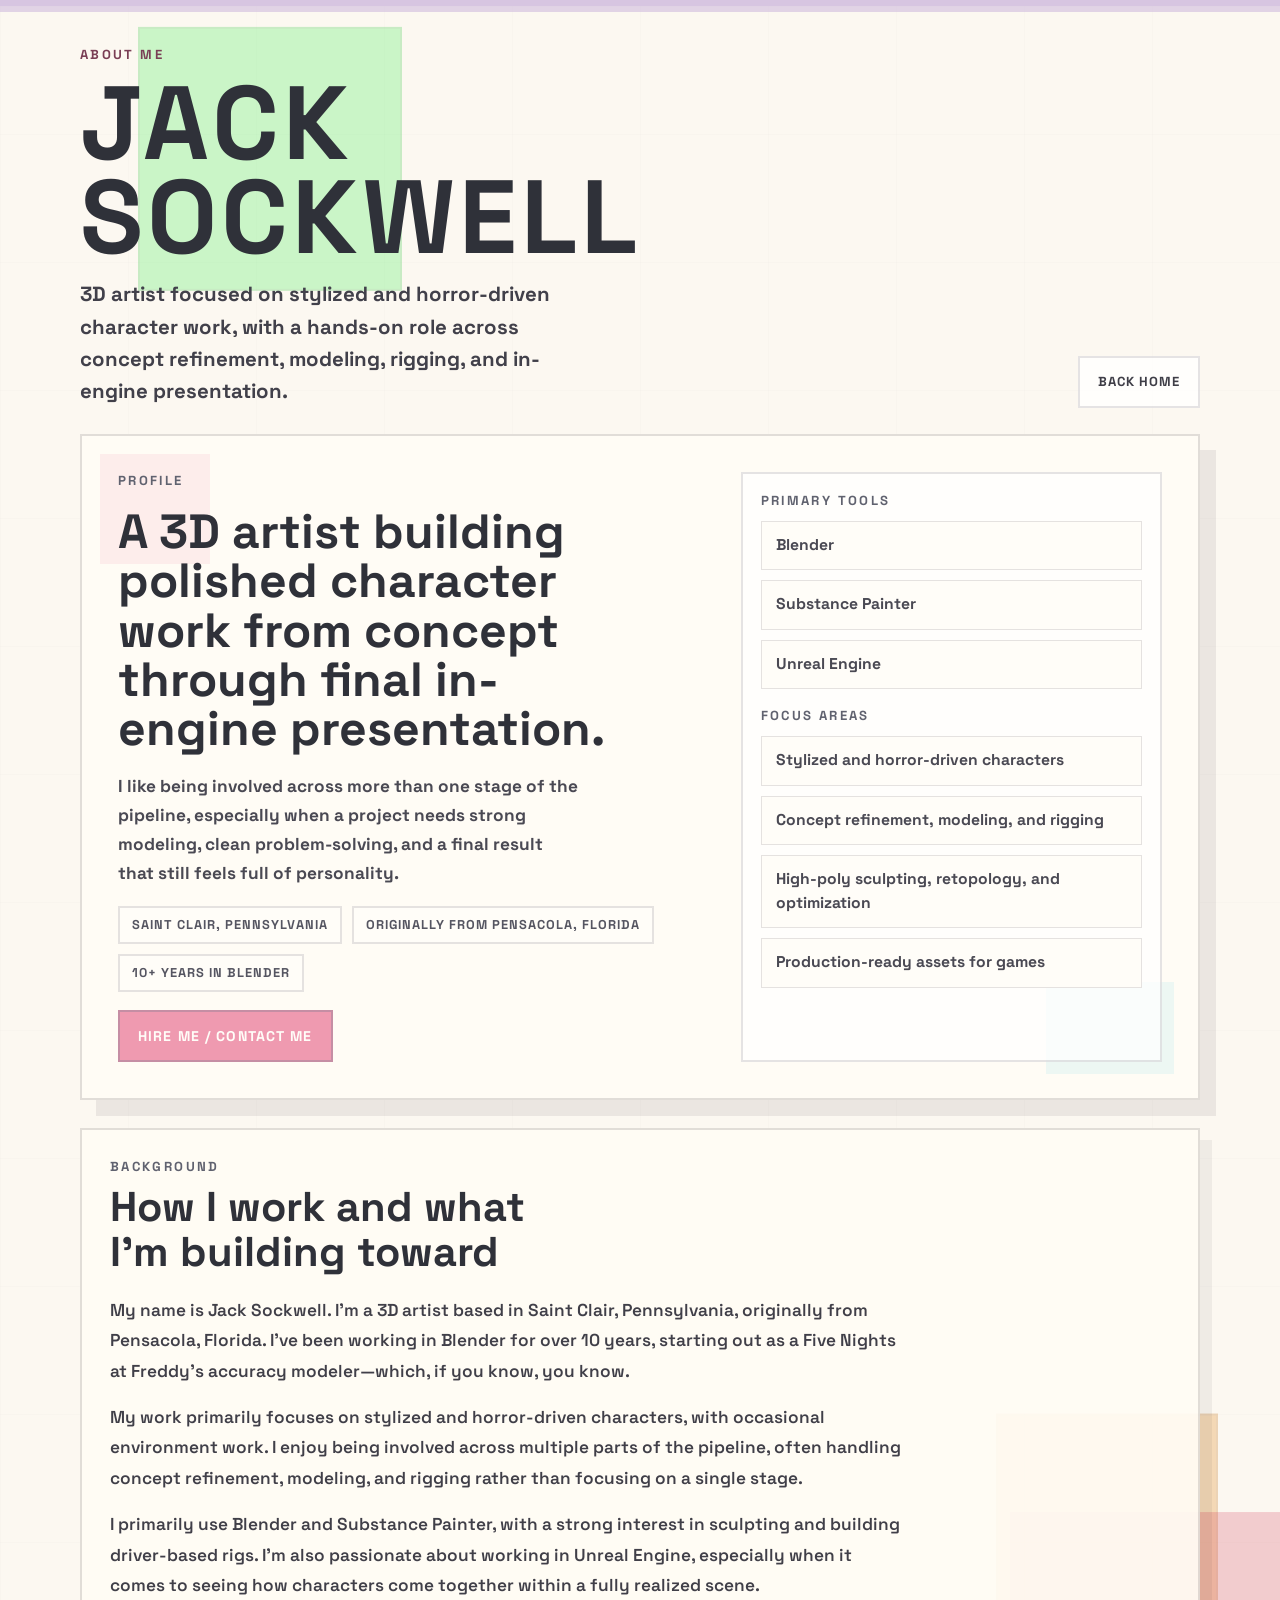
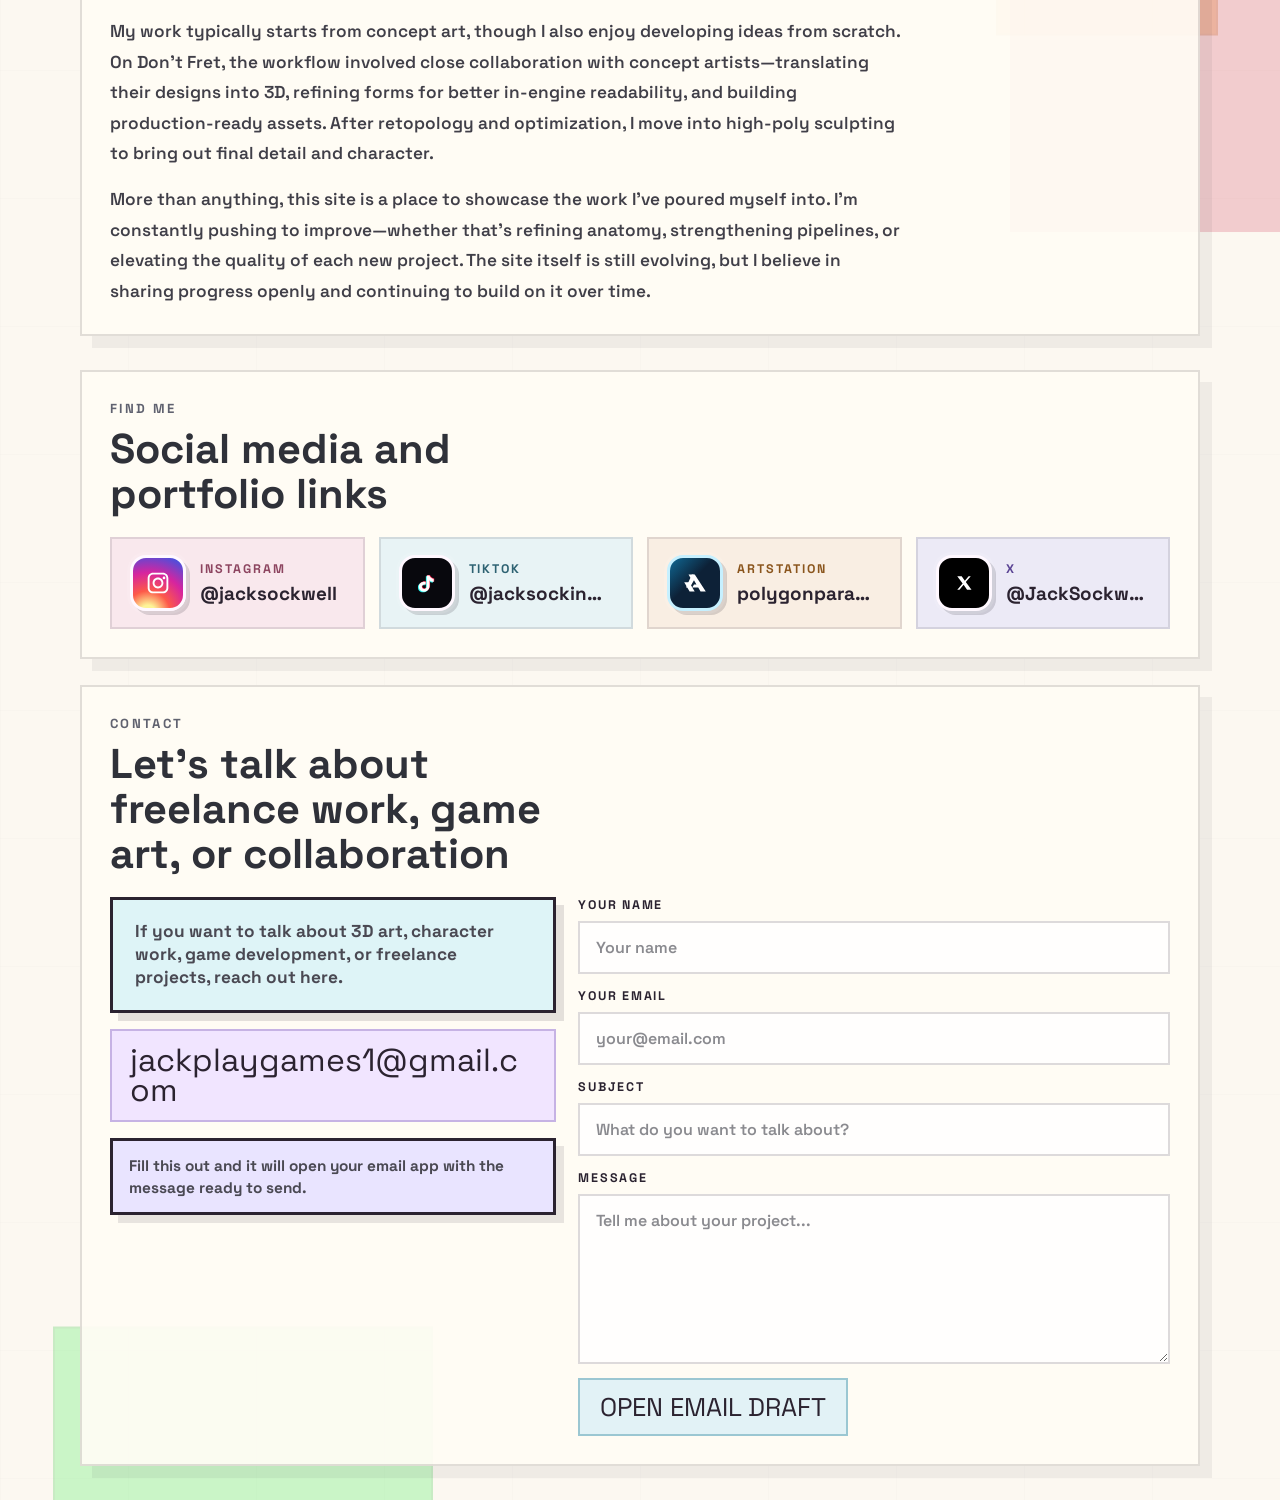
==== commit ece0f227: "D" ====
--- a/about.html
+++ b/about.html
@@ -5,7 +5,7 @@
   <meta name="viewport" content="width=device-width, initial-scale=1.0" />
   <title>About | Jack Sockwell</title>
   <meta name="description" content="About Jack Sockwell." />
-  <link rel="stylesheet" href="styles.css?v=20260410-soft1" />
+  <link rel="stylesheet" href="styles.css?v=20260410-about2" />
 </head>
 <body class="page-about">
   <main class="site-shell" id="siteShell">
@@ -15,253 +15,178 @@
     <div class="bg-line bg-line-top" data-depth="18"></div>
     <div class="bg-line bg-line-right" data-depth="20"></div>
 
-    <section class="standalone-page">
-      <div class="page-topbar about-topbar">
-        <div class="portfolio-heading about-heading">
-          <p class="about-heading-tag scrapbook-row scrapbook-row-tight">
-            <span class="scrapbook-piece scrapbook-piece-ink scrapbook-piece-chip scrapbook-piece-tilt-left">Jack Sockwell</span>
+    <section class="standalone-page about-page">
+      <div class="page-topbar about-topbar-clean">
+        <div class="about-heading-clean">
+          <p class="about-kicker">About Me</p>
+          <h1 class="about-display-title">Jack Sockwell</h1>
+          <p class="about-display-lead">
+            3D artist focused on stylized and horror-driven character work, with a hands-on role across concept refinement, modeling, rigging, and in-engine presentation.
           </p>
-          <h1 class="about-heading-title">
-            <span class="scrapbook-row scrapbook-row-tight">
-              <span class="scrapbook-piece scrapbook-piece-yellow scrapbook-piece-title scrapbook-piece-tilt-left">About</span>
-              <span class="scrapbook-piece scrapbook-piece-pink scrapbook-piece-title scrapbook-piece-tilt-right">Me</span>
-            </span>
-          </h1>
         </div>
 
-        <a class="back-link" href="index.html">
-          <span class="scrapbook-row scrapbook-row-center scrapbook-row-tight">
-            <span class="scrapbook-piece scrapbook-piece-paper scrapbook-piece-mini scrapbook-piece-tilt-left">Back</span>
-            <span class="scrapbook-piece scrapbook-piece-ink scrapbook-piece-mini scrapbook-piece-tilt-right">Home</span>
-          </span>
-        </a>
+        <a class="back-link about-back-link-clean" href="index.html">Back Home</a>
       </div>
 
-      <section class="about-remix">
-        <div class="about-floating about-floating-pink" data-depth="18"></div>
-        <div class="about-floating about-floating-green" data-depth="14"></div>
-        <div class="about-floating about-floating-yellow" data-depth="16"></div>
+      <section class="about-overview-card" aria-label="Profile overview">
+        <div class="about-overview-primary">
+          <p class="about-card-label">Profile</p>
+          <h2 class="about-overview-title">
+            A 3D artist building polished character work from concept through final in-engine presentation.
+          </h2>
+          <p class="about-overview-copy">
+            I like being involved across more than one stage of the pipeline, especially when a project needs strong modeling, clean problem-solving, and a final result that still feels full of personality.
+          </p>
 
-        <div class="about-main-card">
-            <div class="about-icon-panel">
-              <div class="icon-frame">
-                <div class="about-icon-stack" role="img" aria-label="Jack Sockwell icon">
-                  <img src="backgroundforicon.png" alt="" class="about-icon-layer about-icon-layer-bg" />
-                  <img src="backgroundforicon2.png" alt="" class="about-icon-layer about-icon-layer-plate" />
-                  <img src="Jforicon.png" alt="" class="about-icon-layer about-icon-layer-j" />
-                  <img src="Sforicon.png" alt="" class="about-icon-layer about-icon-layer-s" />
-                </div>
-              </div>
-            </div>
+          <div class="about-meta-list" aria-label="Quick facts">
+            <span class="about-meta-chip">Saint Clair, Pennsylvania</span>
+            <span class="about-meta-chip">Originally from Pensacola, Florida</span>
+            <span class="about-meta-chip">10+ years in Blender</span>
+          </div>
 
-          <div class="about-info-panel">
-            <div class="eyebrow-row">
-              <div class="bio-chip bio-chip-combo">
-                <span class="bio-chip-primary">Jack Sockwell</span>
-                <span class="bio-chip-secondary">he/him</span>
-              </div>
-            </div>
-
-            <h2 class="about-hero-title">
-              <span class="about-hero-row about-hero-row-top">
-                <span class="about-hero-word about-hero-word-pink about-hero-word-big">3D</span>
-                <span class="about-hero-word about-hero-word-paper">Artist</span>
-              </span>
-              <span class="about-hero-row about-hero-row-middle">
-                <span class="about-hero-word about-hero-word-cyan about-hero-word-small">and</span>
-                <span class="about-hero-word about-hero-word-yellow">Game</span>
-              </span>
-              <span class="about-hero-row about-hero-row-bottom">
-                <span class="about-hero-word about-hero-word-ink">Developer</span>
-              </span>
-            </h2>
-
-            <div class="about-meta" aria-label="About Jack Sockwell">
-              <div class="meta-card">
-                <span class="meta-label">Location</span>
-                <span class="meta-value">Saint Clair, PA</span>
-              </div>
-              <div class="meta-card">
-                <span class="meta-label">Age</span>
-                <span class="meta-value">20 years old</span>
-              </div>
-            </div>
-
-            <div class="about-split" aria-label="Skills summary">
-              <p class="about-blurb">
-                I am a 3D artist skilled in Blender and Substance Painter, and I'm also pretty informed on the workflows involved in Unreal Engine character work.
-              </p>
-
-              <div class="about-tools" aria-label="Primary tools">
-                <div class="tool-item">
-                  <span class="tool-icon tool-icon-blender" aria-hidden="true">
-                    <img src="blender-icon.svg?v=20260408-real1" alt="" />
-                  </span>
-                  <span>Blender 5.1</span>
-                </div>
-                <div class="tool-item">
-                  <span class="tool-icon tool-icon-substance" aria-hidden="true">
-                    <img src="substance-icon.svg?v=20260408-real1" alt="" />
-                  </span>
-                  <span>Substance Painter</span>
-                </div>
-                <div class="tool-item">
-                  <span class="tool-icon tool-icon-unreal" aria-hidden="true">
-                    <img src="unreal-icon.svg?v=20260408-real1" alt="" />
-                  </span>
-                  <span>Unreal Engine</span>
-                </div>
-              </div>
-            </div>
+          <div class="about-cta-row">
+            <a class="about-primary-link" href="#contact-panel">Hire Me / Contact Me</a>
           </div>
         </div>
 
-        <section class="about-story-panel" aria-labelledby="about-story-heading">
-          <div class="about-story-header">
-            <h2 id="about-story-heading" class="about-section-title">
-              <span class="scrapbook-row scrapbook-row-tight">
-                <span class="scrapbook-piece scrapbook-piece-yellow scrapbook-piece-section scrapbook-piece-tilt-left">More</span>
-                <span class="scrapbook-piece scrapbook-piece-paper scrapbook-piece-section scrapbook-piece-tilt-right">about</span>
-                <span class="scrapbook-piece scrapbook-piece-pink scrapbook-piece-section scrapbook-piece-tilt-up">me!</span>
-              </span>
-            </h2>
+        <aside class="about-overview-secondary" aria-label="Focus summary">
+          <div class="about-detail-block">
+            <p class="about-card-label">Primary tools</p>
+            <ul class="about-detail-list">
+              <li>Blender</li>
+              <li>Substance Painter</li>
+              <li>Unreal Engine</li>
+            </ul>
           </div>
 
-          <div class="about-story-copy">
-            <p class="about-story-lead">
-              My name is Jack Sockwell. I&rsquo;m a 3D artist based in Saint Clair, Pennsylvania, originally from Pensacola, Florida. I&rsquo;ve been working in Blender for over 10 years, starting out as a Five Nights at Freddy&rsquo;s accuracy modeler&mdash;which, if you know, you know.
+          <div class="about-detail-block">
+            <p class="about-card-label">Focus areas</p>
+            <ul class="about-detail-list">
+              <li>Stylized and horror-driven characters</li>
+              <li>Concept refinement, modeling, and rigging</li>
+              <li>High-poly sculpting, retopology, and optimization</li>
+              <li>Production-ready assets for games</li>
+            </ul>
+          </div>
+        </aside>
+      </section>
+
+      <section class="about-story-panel about-story-panel-clean" aria-labelledby="about-story-heading">
+        <div class="about-section-intro">
+          <p class="about-section-label">Background</p>
+          <h2 id="about-story-heading" class="about-section-heading">How I work and what I&rsquo;m building toward</h2>
+        </div>
+
+        <div class="about-story-copy about-story-copy-clean">
+          <p class="about-story-lead">
+            My name is Jack Sockwell. I&rsquo;m a 3D artist based in Saint Clair, Pennsylvania, originally from Pensacola, Florida. I&rsquo;ve been working in Blender for over 10 years, starting out as a Five Nights at Freddy&rsquo;s accuracy modeler&mdash;which, if you know, you know.
+          </p>
+          <p>
+            My work primarily focuses on stylized and horror-driven characters, with occasional environment work. I enjoy being involved across multiple parts of the pipeline, often handling concept refinement, modeling, and rigging rather than focusing on a single stage.
+          </p>
+          <p>
+            I primarily use Blender and Substance Painter, with a strong interest in sculpting and building driver-based rigs. I&rsquo;m also passionate about working in Unreal Engine, especially when it comes to seeing how characters come together within a fully realized scene.
+          </p>
+          <p>
+            My work typically starts from concept art, though I also enjoy developing ideas from scratch. On Don&rsquo;t Fret, the workflow involved close collaboration with concept artists&mdash;translating their designs into 3D, refining forms for better in-engine readability, and building production-ready assets. After retopology and optimization, I move into high-poly sculpting to bring out final detail and character.
+          </p>
+          <p>
+            More than anything, this site is a place to showcase the work I&rsquo;ve poured myself into. I&rsquo;m constantly pushing to improve&mdash;whether that&rsquo;s refining anatomy, strengthening pipelines, or elevating the quality of each new project. The site itself is still evolving, but I believe in sharing progress openly and continuing to build on it over time.
+          </p>
+        </div>
+      </section>
+
+      <section class="social-panel about-social-panel" aria-labelledby="social-heading">
+        <div class="about-section-intro">
+          <p class="about-section-label">Find Me</p>
+          <h2 id="social-heading" class="about-section-heading">Social media and portfolio links</h2>
+        </div>
+
+        <div class="social-grid">
+          <a class="social-card social-card-pink" href="https://www.instagram.com/jacksockwell/" target="_blank" rel="noreferrer">
+            <span class="social-icon social-icon-instagram" aria-hidden="true">
+              <img src="instagram-icon.svg" alt="" />
+            </span>
+            <span class="social-copy">
+              <span class="social-label">Instagram</span>
+              <span class="social-handle">@jacksockwell</span>
+            </span>
+          </a>
+          <a class="social-card social-card-green" href="https://www.tiktok.com/@jacksockingwell" target="_blank" rel="noreferrer">
+            <span class="social-icon social-icon-tiktok" aria-hidden="true">
+              <img src="tiktok-icon.svg" alt="" />
+            </span>
+            <span class="social-copy">
+              <span class="social-label">TikTok</span>
+              <span class="social-handle">@jacksockingwell</span>
+            </span>
+          </a>
+          <a class="social-card social-card-orange" href="https://www.artstation.com/polygonparadise" target="_blank" rel="noreferrer">
+            <span class="social-icon social-icon-artstation" aria-hidden="true">
+              <img src="artstation-icon.svg" alt="" />
+            </span>
+            <span class="social-copy">
+              <span class="social-label">ArtStation</span>
+              <span class="social-handle">polygonparadise</span>
+            </span>
+          </a>
+          <a class="social-card social-card-ink" href="https://x.com/JackSockwellP" target="_blank" rel="noreferrer">
+            <span class="social-icon social-icon-x" aria-hidden="true">
+              <img src="x-icon.svg" alt="" />
+            </span>
+            <span class="social-copy">
+              <span class="social-label">X</span>
+              <span class="social-handle">@JackSockwellP</span>
+            </span>
+          </a>
+        </div>
+      </section>
+
+      <section class="contact-panel about-contact-panel" id="contact-panel" aria-labelledby="contact-heading">
+        <div class="about-section-intro">
+          <p class="about-section-label">Contact</p>
+          <h2 id="contact-heading" class="about-section-heading">Let&rsquo;s talk about freelance work, game art, or collaboration</h2>
+        </div>
+
+        <div class="contact-layout">
+          <div class="contact-copy">
+            <p class="contact-lead">
+              If you want to talk about 3D art, character work, game development, or freelance projects, reach out here.
             </p>
-
-            <figure class="about-story-photo-card">
-              <img src="face for about.jpg" alt="Portrait of Jack Sockwell" class="about-story-photo" />
-              <figcaption>The man himself.</figcaption>
-            </figure>
-            <p>
-              My work primarily focuses on stylized and horror-driven characters, with occasional environment work. I enjoy being involved across multiple parts of the pipeline, often handling concept refinement, modeling, and rigging rather than focusing on a single stage.
-            </p>
-            <p>
-              I primarily use Blender and Substance Painter, with a strong interest in sculpting and building driver-based rigs. I&rsquo;m also passionate about working in Unreal Engine, especially when it comes to seeing how characters come together within a fully realized scene.
-            </p>
-            <p>
-              My work typically starts from concept art, though I also enjoy developing ideas from scratch. On Don&rsquo;t Fret, the workflow involved close collaboration with concept artists&mdash;translating their designs into 3D, refining forms for better in-engine readability, and building production-ready assets. After retopology and optimization, I move into high-poly sculpting to bring out final detail and character.
-            </p>
-            <p>
-              More than anything, this site is a place to showcase the work I&rsquo;ve poured myself into. I&rsquo;m constantly pushing to improve&mdash;whether that&rsquo;s refining anatomy, strengthening pipelines, or elevating the quality of each new project. The site itself is still evolving, but I believe in sharing progress openly and continuing to build on it over time.
+            <a class="contact-email" href="mailto:jackplaygames1@gmail.com">jackplaygames1@gmail.com</a>
+            <p class="contact-note">
+              Fill this out and it will open your email app with the message ready to send.
             </p>
           </div>
-        </section>
 
-        <section class="social-panel" aria-labelledby="social-heading">
-          <div class="social-header">
-            <p class="social-kicker">
-              <span class="scrapbook-piece scrapbook-piece-pink scrapbook-piece-chip social-kicker-chip">Find Me</span>
-            </p>
-            <h2 id="social-heading" class="social-title">
-              <span class="scrapbook-row scrapbook-row-tight">
-                <span class="scrapbook-piece scrapbook-piece-paper scrapbook-piece-section scrapbook-piece-tilt-left">Social</span>
-                <span class="scrapbook-piece scrapbook-piece-cyan scrapbook-piece-section scrapbook-piece-tilt-right">Media</span>
-              </span>
-            </h2>
-          </div>
+          <form class="contact-form" id="contactForm" aria-label="Send Jack an email">
+            <label class="contact-field" for="contactName">
+              <span>Your Name</span>
+              <input class="contact-input" id="contactName" name="name" type="text" placeholder="Your name" />
+            </label>
 
-          <div class="social-grid">
-            <a class="social-card social-card-pink" href="https://www.instagram.com/jacksockwell/" target="_blank" rel="noreferrer">
-              <span class="social-icon social-icon-instagram" aria-hidden="true">
-                <img src="instagram-icon.svg" alt="" />
-              </span>
-              <span class="social-copy">
-                <span class="social-label">Instagram</span>
-                <span class="social-handle">@jacksockwell</span>
-              </span>
-            </a>
-            <a class="social-card social-card-green" href="https://www.tiktok.com/@jacksockingwell" target="_blank" rel="noreferrer">
-              <span class="social-icon social-icon-tiktok" aria-hidden="true">
-                <img src="tiktok-icon.svg" alt="" />
-              </span>
-              <span class="social-copy">
-                <span class="social-label">TikTok</span>
-                <span class="social-handle">@jacksockingwell</span>
-              </span>
-            </a>
-            <a class="social-card social-card-orange" href="https://www.artstation.com/polygonparadise" target="_blank" rel="noreferrer">
-              <span class="social-icon social-icon-artstation" aria-hidden="true">
-                <img src="artstation-icon.svg" alt="" />
-              </span>
-              <span class="social-copy">
-                <span class="social-label">ArtStation</span>
-                <span class="social-handle">polygonparadise</span>
-              </span>
-            </a>
-            <a class="social-card social-card-ink" href="https://x.com/JackSockwellP" target="_blank" rel="noreferrer">
-              <span class="social-icon social-icon-x" aria-hidden="true">
-                <img src="x-icon.svg" alt="" />
-              </span>
-              <span class="social-copy">
-                <span class="social-label">X</span>
-                <span class="social-handle">@JackSockwellP</span>
-              </span>
-            </a>
-          </div>
-        </section>
+            <label class="contact-field" for="contactReplyEmail">
+              <span>Your Email</span>
+              <input class="contact-input" id="contactReplyEmail" name="replyEmail" type="email" placeholder="your@email.com" />
+            </label>
 
-        <section class="contact-panel" id="contact-panel" aria-labelledby="contact-heading">
-          <div class="contact-header">
-            <p class="contact-kicker">
-              <span class="scrapbook-row scrapbook-row-tight">
-                <span class="scrapbook-piece scrapbook-piece-ink scrapbook-piece-chip scrapbook-piece-tilt-left">Reach</span>
-                <span class="scrapbook-piece scrapbook-piece-green scrapbook-piece-chip scrapbook-piece-tilt-right">Out</span>
-              </span>
-            </p>
-            <h2 id="contact-heading" class="contact-title">
-              <span class="scrapbook-row scrapbook-row-tight">
-                <span class="scrapbook-piece scrapbook-piece-paper scrapbook-piece-section scrapbook-piece-tilt-left">Send</span>
-                <span class="scrapbook-piece scrapbook-piece-pink scrapbook-piece-section scrapbook-piece-tilt-right">Me</span>
-                <span class="scrapbook-piece scrapbook-piece-yellow scrapbook-piece-section scrapbook-piece-tilt-left">an</span>
-                <span class="scrapbook-piece scrapbook-piece-red scrapbook-piece-section scrapbook-piece-tilt-right">Email</span>
-              </span>
-            </h2>
-          </div>
+            <label class="contact-field" for="contactSubject">
+              <span>Subject</span>
+              <input class="contact-input" id="contactSubject" name="subject" type="text" placeholder="What do you want to talk about?" required />
+            </label>
 
-          <div class="contact-layout">
-            <div class="contact-copy">
-              <p class="contact-lead">
-                If you want to talk about 3D art, character work, game development, or freelance projects, reach out here.
-              </p>
-              <a class="contact-email" href="mailto:jackplaygames1@gmail.com">jackplaygames1@gmail.com</a>
-              <p class="contact-note">
-                Fill this out and it will open your email app with the message ready to send.
-              </p>
-            </div>
+            <label class="contact-field" for="contactMessage">
+              <span>Message</span>
+              <textarea class="contact-textarea" id="contactMessage" name="message" rows="6" placeholder="Tell me about your project..." required></textarea>
+            </label>
 
-            <form class="contact-form" id="contactForm" aria-label="Send Jack an email">
-              <label class="contact-field" for="contactName">
-                <span>Your Name</span>
-                <input class="contact-input" id="contactName" name="name" type="text" placeholder="Your name" />
-              </label>
-
-              <label class="contact-field" for="contactReplyEmail">
-                <span>Your Email</span>
-                <input class="contact-input" id="contactReplyEmail" name="replyEmail" type="email" placeholder="your@email.com" />
-              </label>
-
-              <label class="contact-field" for="contactSubject">
-                <span>Subject</span>
-                <input class="contact-input" id="contactSubject" name="subject" type="text" placeholder="What do you want to talk about?" required />
-              </label>
-
-              <label class="contact-field" for="contactMessage">
-                <span>Message</span>
-                <textarea class="contact-textarea" id="contactMessage" name="message" rows="6" placeholder="Tell me about your project..." required></textarea>
-              </label>
-
-              <button class="contact-submit" type="submit">Open Email Draft</button>
-            </form>
-          </div>
-        </section>
+            <button class="contact-submit" type="submit">Open Email Draft</button>
+          </form>
+        </div>
       </section>
     </section>
   </main>
 
-  <script src="script.js?v=20260407aa"></script>
+  <script src="script.js?v=20260410-about1"></script>
 </body>
 </html>
--- a/styles.css
+++ b/styles.css
@@ -30,6 +30,445 @@
   --contact-violet: #e8e2ff;
 }
 
+/* Calmer About page redesign */
+.page-about .site-shell {
+  display: block;
+  min-height: 100vh;
+  padding-block: 40px 34px;
+  background: var(--paper);
+}
+
+.page-about .site-shell::before {
+  background:
+    linear-gradient(rgba(43, 35, 48, 0.045) 1px, transparent 1px),
+    linear-gradient(90deg, rgba(43, 35, 48, 0.045) 1px, transparent 1px);
+  background-size: 128px 128px;
+  opacity: 0.3;
+}
+
+.page-about .site-shell::after {
+  background: none;
+  opacity: 0;
+}
+
+.page-about .bg-block,
+.page-about .bg-line-right {
+  display: block;
+  opacity: 0.3;
+  filter: saturate(0.72);
+}
+
+.page-about .bg-line-top {
+  opacity: 0.72;
+}
+
+.page-about .bg-line-right {
+  opacity: 0.22;
+}
+
+.page-about .about-page {
+  width: min(1120px, 100%);
+}
+
+.page-about .about-topbar-clean {
+  align-items: end;
+  margin-bottom: 26px;
+}
+
+.page-about .about-heading-clean {
+  display: grid;
+  gap: 14px;
+  max-width: 48rem;
+}
+
+.page-about .about-kicker,
+.page-about .about-card-label,
+.page-about .about-section-label {
+  margin: 0;
+  font-size: 0.82rem;
+  font-weight: 900;
+  letter-spacing: 0.18em;
+  text-transform: uppercase;
+}
+
+.page-about .about-kicker {
+  color: #7a3e55;
+}
+
+.page-about .about-card-label,
+.page-about .about-section-label {
+  color: #60626f;
+}
+
+.page-about .about-display-title {
+  margin: 0;
+  color: #2f3139;
+  font-family: var(--font-ui);
+  font-size: clamp(3.8rem, 9vw, 6.5rem);
+  line-height: 0.9;
+  letter-spacing: 0.04em;
+  text-transform: uppercase;
+  text-wrap: balance;
+}
+
+.page-about .about-display-lead {
+  margin: 0;
+  max-width: 40ch;
+  color: #41404a;
+  font-size: clamp(1.08rem, 2vw, 1.28rem);
+  line-height: 1.58;
+  font-weight: 700;
+}
+
+.page-about .about-back-link-clean {
+  min-height: 52px;
+  padding: 12px 18px;
+  border: 2px solid rgba(43, 35, 48, 0.12);
+  background: rgba(255, 255, 255, 0.78);
+  color: #3f3e47;
+  box-shadow: none;
+  letter-spacing: 0.08em;
+}
+
+.page-about .about-back-link-clean:hover,
+.page-about .about-back-link-clean:focus-visible {
+  transform: translate(-3px, -3px);
+  box-shadow: 8px 8px 0 rgba(43, 35, 48, 0.08);
+}
+
+.page-about .about-overview-card {
+  position: relative;
+  display: grid;
+  grid-template-columns: minmax(0, 1.35fr) minmax(280px, 0.95fr);
+  gap: 24px;
+  margin-bottom: 28px;
+  padding: clamp(24px, 4vw, 36px);
+  border: 2px solid rgba(43, 35, 48, 0.14);
+  background: rgba(255, 252, 245, 0.9);
+  box-shadow: 16px 16px 0 rgba(43, 35, 48, 0.08);
+  backdrop-filter: blur(8px);
+  overflow: hidden;
+}
+
+.page-about .about-overview-card::before {
+  content: "";
+  position: absolute;
+  inset: 18px auto auto 18px;
+  width: 110px;
+  height: 110px;
+  background: rgba(242, 154, 178, 0.16);
+  pointer-events: none;
+}
+
+.page-about .about-overview-card::after {
+  content: "";
+  position: absolute;
+  right: 24px;
+  bottom: 24px;
+  width: 128px;
+  height: 92px;
+  background: rgba(146, 217, 231, 0.16);
+  pointer-events: none;
+}
+
+.page-about .about-overview-primary,
+.page-about .about-overview-secondary {
+  position: relative;
+  z-index: 1;
+}
+
+.page-about .about-overview-primary {
+  display: grid;
+  align-content: start;
+  gap: 18px;
+}
+
+.page-about .about-overview-title {
+  margin: 0;
+  max-width: 18ch;
+  color: #2f3139;
+  font-size: clamp(2rem, 4vw, 3rem);
+  line-height: 1.03;
+  text-wrap: balance;
+}
+
+.page-about .about-overview-copy {
+  margin: 0;
+  max-width: 42ch;
+  color: #4a4953;
+  font-size: 1.08rem;
+  line-height: 1.68;
+  font-weight: 700;
+}
+
+.page-about .about-meta-list {
+  display: flex;
+  flex-wrap: wrap;
+  gap: 10px;
+}
+
+.page-about .about-meta-chip {
+  display: inline-flex;
+  align-items: center;
+  min-height: 38px;
+  padding: 8px 12px;
+  border: 2px solid rgba(43, 35, 48, 0.12);
+  background: #fffdf8;
+  color: #555561;
+  font-size: 0.8rem;
+  font-weight: 800;
+  letter-spacing: 0.08em;
+  text-transform: uppercase;
+}
+
+.page-about .about-cta-row {
+  display: flex;
+  flex-wrap: wrap;
+  gap: 12px;
+}
+
+.page-about .about-primary-link {
+  display: inline-flex;
+  justify-content: center;
+  align-items: center;
+  min-height: 52px;
+  padding: 12px 18px;
+  border: 2px solid #c58ea4;
+  background: #ef9ab0;
+  color: #fffdf8;
+  text-decoration: none;
+  text-transform: uppercase;
+  font-size: 0.88rem;
+  font-weight: 900;
+  letter-spacing: 0.08em;
+  transition: transform 0.14s ease, box-shadow 0.14s ease, background-color 0.14s ease;
+}
+
+.page-about .about-primary-link:hover,
+.page-about .about-primary-link:focus-visible {
+  transform: translate(-3px, -3px);
+  background: #e88ca5;
+  box-shadow: 10px 10px 0 rgba(43, 35, 48, 0.12);
+  outline: none;
+}
+
+.page-about .about-overview-secondary {
+  display: grid;
+  align-content: start;
+  gap: 18px;
+  padding: 18px;
+  border: 2px solid rgba(43, 35, 48, 0.12);
+  background: rgba(255, 255, 255, 0.72);
+}
+
+.page-about .about-detail-block {
+  display: grid;
+  gap: 12px;
+}
+
+.page-about .about-detail-list {
+  margin: 0;
+  padding: 0;
+  list-style: none;
+  display: grid;
+  gap: 10px;
+}
+
+.page-about .about-detail-list li {
+  padding: 12px 14px;
+  border: 1px solid rgba(43, 35, 48, 0.12);
+  background: #fffdf8;
+  color: #4a4953;
+  font-size: 0.98rem;
+  line-height: 1.5;
+  font-weight: 700;
+}
+
+.page-about .about-story-panel-clean,
+.page-about .about-social-panel,
+.page-about .about-contact-panel {
+  position: relative;
+  z-index: 1;
+  margin-top: 26px;
+  padding: 28px;
+  border: 2px solid rgba(43, 35, 48, 0.14);
+  background: rgba(255, 252, 245, 0.92);
+  box-shadow: 12px 12px 0 rgba(43, 35, 48, 0.06);
+}
+
+.page-about .about-section-intro {
+  display: grid;
+  gap: 10px;
+  margin-bottom: 20px;
+}
+
+.page-about .about-section-heading {
+  margin: 0;
+  max-width: 18ch;
+  color: #2f3139;
+  font-size: clamp(1.7rem, 3.5vw, 2.6rem);
+  line-height: 1.08;
+  text-wrap: balance;
+}
+
+.page-about .about-story-copy-clean {
+  min-height: 0;
+  padding: 0;
+  border: 0;
+  background: transparent;
+  box-shadow: none;
+}
+
+.page-about .about-story-copy-clean p {
+  max-width: 72ch;
+  margin: 0 0 16px;
+  color: #403f48;
+  font-size: 1.08rem;
+  line-height: 1.76;
+  font-weight: 600;
+}
+
+.page-about .about-story-copy-clean p:last-child {
+  margin-bottom: 0;
+}
+
+.page-about .about-story-lead {
+  color: #2f3139;
+  font-size: 1.14rem;
+}
+
+.page-about .about-social-panel .social-grid {
+  gap: 14px;
+}
+
+.page-about .about-social-panel .social-card {
+  min-height: 0;
+  padding: 16px 18px;
+  border: 2px solid rgba(43, 35, 48, 0.12);
+  box-shadow: none;
+}
+
+.page-about .about-social-panel .social-card:hover,
+.page-about .about-social-panel .social-card:focus-visible {
+  transform: translate(-3px, -3px);
+  box-shadow: 8px 8px 0 rgba(43, 35, 48, 0.08);
+}
+
+.page-about .about-social-panel .social-card-pink {
+  background: #f9e8ed;
+}
+
+.page-about .about-social-panel .social-card-green {
+  background: #e8f3f5;
+}
+
+.page-about .about-social-panel .social-card-orange {
+  background: #f9eee3;
+}
+
+.page-about .about-social-panel .social-card-ink {
+  background: #eceaf6;
+}
+
+.page-about .about-contact-panel {
+  scroll-margin-top: 28px;
+}
+
+.page-about .contact-layout {
+  grid-template-columns: minmax(0, 0.86fr) minmax(0, 1.14fr);
+}
+
+.page-about .contact-copy {
+  gap: 16px;
+}
+
+.page-about .contact-lead,
+.page-about .contact-note {
+  color: #4a4953;
+}
+
+.page-about .contact-email {
+  border-width: 2px;
+  border-color: rgba(170, 146, 210, 0.6);
+  background: #f1e5ff;
+  box-shadow: none;
+}
+
+.page-about .contact-input,
+.page-about .contact-textarea {
+  border-width: 2px;
+  border-color: rgba(43, 35, 48, 0.16);
+  background: rgba(255, 255, 255, 0.84);
+  color: #2f3139;
+  font-weight: 600;
+  box-shadow: none;
+}
+
+.page-about .contact-input::placeholder,
+.page-about .contact-textarea::placeholder {
+  color: rgba(47, 49, 57, 0.56);
+}
+
+.page-about .contact-input:focus-visible,
+.page-about .contact-textarea:focus-visible {
+  transform: translate(-2px, -2px);
+  box-shadow: 8px 8px 0 rgba(43, 35, 48, 0.08);
+}
+
+.page-about .contact-submit {
+  border-width: 2px;
+  border-color: rgba(131, 185, 198, 0.75);
+  background: #e2f2f6;
+  box-shadow: none;
+}
+
+.page-about .contact-submit:hover,
+.page-about .contact-submit:focus-visible {
+  box-shadow: 8px 8px 0 rgba(43, 35, 48, 0.08);
+}
+
+@media (max-width: 980px) {
+  .page-about .about-overview-card {
+    grid-template-columns: 1fr;
+  }
+
+  .page-about .about-back-link-clean {
+    justify-self: start;
+  }
+}
+
+@media (max-width: 700px) {
+  .page-about .site-shell {
+    padding-block: 24px 20px;
+  }
+
+  .page-about .about-display-title {
+    font-size: clamp(3rem, 16vw, 5rem);
+  }
+
+  .page-about .about-overview-card,
+  .page-about .about-story-panel-clean,
+  .page-about .about-social-panel,
+  .page-about .about-contact-panel {
+    padding: 20px;
+    box-shadow: 8px 8px 0 rgba(43, 35, 48, 0.08);
+  }
+
+  .page-about .about-meta-list {
+    flex-direction: column;
+    align-items: flex-start;
+  }
+
+  .page-about .contact-layout {
+    grid-template-columns: 1fr;
+  }
+
+  .page-about .about-section-heading,
+  .page-about .about-overview-title {
+    max-width: none;
+  }
+}
+
 * {
   box-sizing: border-box;
 }
@@ -897,6 +1336,290 @@
 .block-about .action-label {
   color: #274b57;
   text-shadow: none;
+}
+
+/* Focused home landing page */
+.page-home .site-shell {
+  display: block;
+  min-height: 100vh;
+  padding-block: 40px 34px;
+  background: var(--paper);
+}
+
+.page-home .site-shell::before {
+  background:
+    linear-gradient(rgba(43, 35, 48, 0.045) 1px, transparent 1px),
+    linear-gradient(90deg, rgba(43, 35, 48, 0.045) 1px, transparent 1px);
+  background-size: 120px 120px;
+  opacity: 0.18;
+}
+
+.page-home .site-shell::after {
+  background:
+    radial-gradient(circle at 16% 18%, rgba(242, 154, 178, 0.12), transparent 22%),
+    radial-gradient(circle at 86% 76%, rgba(146, 217, 231, 0.12), transparent 24%);
+  opacity: 1;
+}
+
+.page-home .bg-block,
+.page-home .bg-line-right {
+  display: block;
+  opacity: 0.42;
+  filter: saturate(0.8);
+}
+
+.page-home .bg-line-top {
+  opacity: 0.7;
+}
+
+.page-home .hero-home {
+  position: relative;
+  z-index: 1;
+  width: min(1120px, 100%);
+  margin: clamp(3rem, 10vh, 6rem) auto 0;
+}
+
+.page-home .home-hero-card {
+  position: relative;
+  display: grid;
+  grid-template-columns: minmax(0, 1.35fr) minmax(320px, 0.95fr);
+  gap: 26px;
+  padding: clamp(26px, 4vw, 40px);
+  border: 2px solid rgba(43, 35, 48, 0.14);
+  background: rgba(255, 252, 245, 0.9);
+  box-shadow: 16px 16px 0 rgba(43, 35, 48, 0.08);
+  backdrop-filter: blur(8px);
+}
+
+.page-home .home-hero-card::before {
+  content: "";
+  position: absolute;
+  inset: 18px auto auto 18px;
+  width: 116px;
+  height: 116px;
+  background: rgba(242, 154, 178, 0.16);
+  pointer-events: none;
+}
+
+.page-home .home-hero-card::after {
+  content: "";
+  position: absolute;
+  right: 22px;
+  bottom: 22px;
+  width: 132px;
+  height: 92px;
+  background: rgba(146, 217, 231, 0.16);
+  pointer-events: none;
+}
+
+.page-home .home-primary-panel,
+.page-home .home-secondary-panel {
+  position: relative;
+  z-index: 1;
+}
+
+.page-home .home-primary-panel {
+  display: grid;
+  align-content: start;
+  gap: 18px;
+}
+
+.page-home .home-secondary-panel {
+  display: grid;
+  align-content: start;
+  gap: 16px;
+  padding: 18px;
+  border: 2px solid rgba(43, 35, 48, 0.12);
+  background: rgba(255, 255, 255, 0.72);
+}
+
+.page-home .home-kicker,
+.page-home .home-section-label {
+  margin: 0;
+  font-size: 0.82rem;
+  font-weight: 900;
+  letter-spacing: 0.18em;
+  text-transform: uppercase;
+}
+
+.page-home .home-kicker {
+  color: #7a3e55;
+}
+
+.page-home .home-section-label {
+  color: #60626f;
+}
+
+.page-home .hero-name {
+  justify-items: start;
+  gap: 10px;
+  font-size: clamp(4rem, 10vw, 7.4rem);
+}
+
+.page-home .hero-name-line {
+  border-width: 3px;
+  box-shadow: 7px 7px 0 rgba(43, 35, 48, 0.1);
+}
+
+.page-home .hero-name-line-top {
+  transform: translateX(0);
+}
+
+.page-home .hero-name-line-bottom {
+  transform: translateX(8%);
+}
+
+.page-home .home-lead {
+  margin: 0;
+  max-width: 37ch;
+  color: #3f3e47;
+  font-size: clamp(1.1rem, 2vw, 1.32rem);
+  line-height: 1.55;
+  font-weight: 700;
+}
+
+.page-home .home-meta {
+  display: flex;
+  flex-wrap: wrap;
+  gap: 10px;
+}
+
+.page-home .home-meta-chip {
+  display: inline-flex;
+  align-items: center;
+  min-height: 38px;
+  padding: 8px 12px;
+  border: 2px solid rgba(43, 35, 48, 0.12);
+  background: #fffdf8;
+  color: #555561;
+  font-size: 0.8rem;
+  font-weight: 800;
+  letter-spacing: 0.08em;
+  text-transform: uppercase;
+}
+
+.page-home .hero-actions {
+  display: grid;
+  grid-template-columns: 1fr;
+  gap: 12px;
+  width: 100%;
+  max-width: none;
+}
+
+.page-home .action-block {
+  min-height: 92px;
+  display: grid;
+  justify-items: start;
+  align-content: start;
+  gap: 8px;
+  padding: 18px 18px 16px;
+  border: 2px solid rgba(43, 35, 48, 0.12);
+  box-shadow: none;
+  transform: none;
+  backdrop-filter: none;
+}
+
+.page-home .action-block:hover,
+.page-home .action-block:focus-visible {
+  transform: translate(-3px, -3px);
+  box-shadow: 8px 8px 0 rgba(43, 35, 48, 0.08);
+}
+
+.page-home .action-label {
+  font-size: 1.06rem;
+  letter-spacing: 0.06em;
+  text-align: left;
+  white-space: normal;
+}
+
+.page-home .action-note {
+  display: block;
+  color: #666878;
+  font-size: 0.9rem;
+  line-height: 1.45;
+  font-weight: 700;
+  text-transform: none;
+  letter-spacing: 0;
+}
+
+.page-home .block-portfolio,
+.page-home .block-fret,
+.page-home .block-about {
+  background-image: none;
+  border-left-width: 6px;
+}
+
+.page-home .block-portfolio {
+  background: #eef7ef;
+  border-color: #cfe2d2;
+  border-left-color: #78b487;
+}
+
+.page-home .block-portfolio .action-label {
+  color: #26422d;
+}
+
+.page-home .block-fret {
+  background: #fff1f4;
+  border-color: #f0c7d3;
+  border-left-color: #d97f99;
+}
+
+.page-home .block-fret .action-label {
+  color: #6b374a;
+}
+
+.page-home .block-about {
+  background: #eef8fb;
+  border-color: #c8e1e7;
+  border-left-color: #7dbccc;
+}
+
+.page-home .block-about .action-label {
+  color: #29505c;
+}
+
+.page-home .home-contact-card {
+  display: grid;
+  gap: 12px;
+  margin-top: 6px;
+  padding: 18px;
+  border: 2px solid rgba(43, 35, 48, 0.12);
+  background: #f8f4eb;
+}
+
+.page-home .home-contact-title {
+  margin: 0;
+  color: #3f3e47;
+  font-size: 1rem;
+  line-height: 1.5;
+  font-weight: 700;
+}
+
+.page-home .home-contact-link {
+  display: inline-flex;
+  justify-content: center;
+  align-items: center;
+  min-height: 52px;
+  padding: 12px 18px;
+  border: 2px solid #c58ea4;
+  background: #ef9ab0;
+  color: #fffdf8;
+  text-decoration: none;
+  text-transform: uppercase;
+  font-size: 0.92rem;
+  font-weight: 900;
+  letter-spacing: 0.1em;
+  box-shadow: 8px 8px 0 rgba(43, 35, 48, 0.1);
+  transition: transform 0.14s ease, box-shadow 0.14s ease, background 0.14s ease;
+}
+
+.page-home .home-contact-link:hover,
+.page-home .home-contact-link:focus-visible {
+  transform: translate(-3px, -3px);
+  background: #e88ca5;
+  box-shadow: 10px 10px 0 rgba(43, 35, 48, 0.12);
+  outline: none;
 }
 
 .panel-close,
@@ -3802,6 +4525,14 @@
     justify-self: center;
   }
 
+  .page-home .home-hero-card {
+    grid-template-columns: 1fr;
+  }
+
+  .page-home .home-secondary-panel {
+    padding: 16px;
+  }
+
   .action-label {
     font-size: 1rem;
     letter-spacing: 0.07em;
@@ -3840,6 +4571,10 @@
 @media (max-width: 700px) {
   .site-shell {
     padding: 18px;
+  }
+
+  .page-home .site-shell {
+    padding-block: 24px 20px;
   }
 
   .home-support-corner {
@@ -3900,12 +4635,35 @@
     padding-block: 24px 18px;
   }
 
-  .hero-home {
-    margin-top: 1.4rem;
-  }
-
-  .hero-actions {
+  .page-home .hero-home {
+    margin-top: 1rem;
+  }
+
+  .page-home .home-hero-card {
+    gap: 18px;
+    padding: 20px;
+  }
+
+  .page-home .hero-name {
+    font-size: clamp(3rem, 16vw, 5rem);
+  }
+
+  .page-home .hero-name-line-bottom {
+    transform: translateX(0);
+  }
+
+  .page-home .hero-actions {
     max-width: 100%;
+  }
+
+  .page-home .action-block {
+    min-height: 0;
+    padding: 16px;
+  }
+
+  .page-home .home-meta {
+    flex-direction: column;
+    align-items: flex-start;
   }
 
   .square-banner {
@@ -4087,3 +4845,61 @@
     bottom: 36px;
   }
 }
+
+/* Final About overrides after legacy rules */
+.page-about .site-shell {
+  display: block;
+  min-height: 100vh;
+  padding-block: 40px 34px;
+  background: var(--paper);
+}
+
+.page-about .site-shell::before {
+  background:
+    linear-gradient(rgba(43, 35, 48, 0.045) 1px, transparent 1px),
+    linear-gradient(90deg, rgba(43, 35, 48, 0.045) 1px, transparent 1px);
+  background-size: 128px 128px;
+  opacity: 0.3;
+}
+
+.page-about .site-shell::after {
+  background: none;
+  opacity: 0;
+}
+
+.page-about .bg-block,
+.page-about .bg-line-right {
+  display: block;
+  opacity: 0.3;
+  filter: saturate(0.72);
+}
+
+.page-about .bg-line-top {
+  opacity: 0.72;
+}
+
+.page-about .bg-line-right {
+  opacity: 0.22;
+}
+
+.page-about .about-back-link-clean {
+  min-height: 52px;
+  padding: 12px 18px;
+  border: 2px solid rgba(43, 35, 48, 0.12);
+  background: rgba(255, 255, 255, 0.78);
+  color: #3f3e47;
+  box-shadow: none;
+  letter-spacing: 0.08em;
+}
+
+.page-about .about-back-link-clean:hover,
+.page-about .about-back-link-clean:focus-visible {
+  transform: translate(-3px, -3px);
+  box-shadow: 8px 8px 0 rgba(43, 35, 48, 0.08);
+}
+
+@media (max-width: 700px) {
+  .page-about .site-shell {
+    padding-block: 24px 20px;
+  }
+}
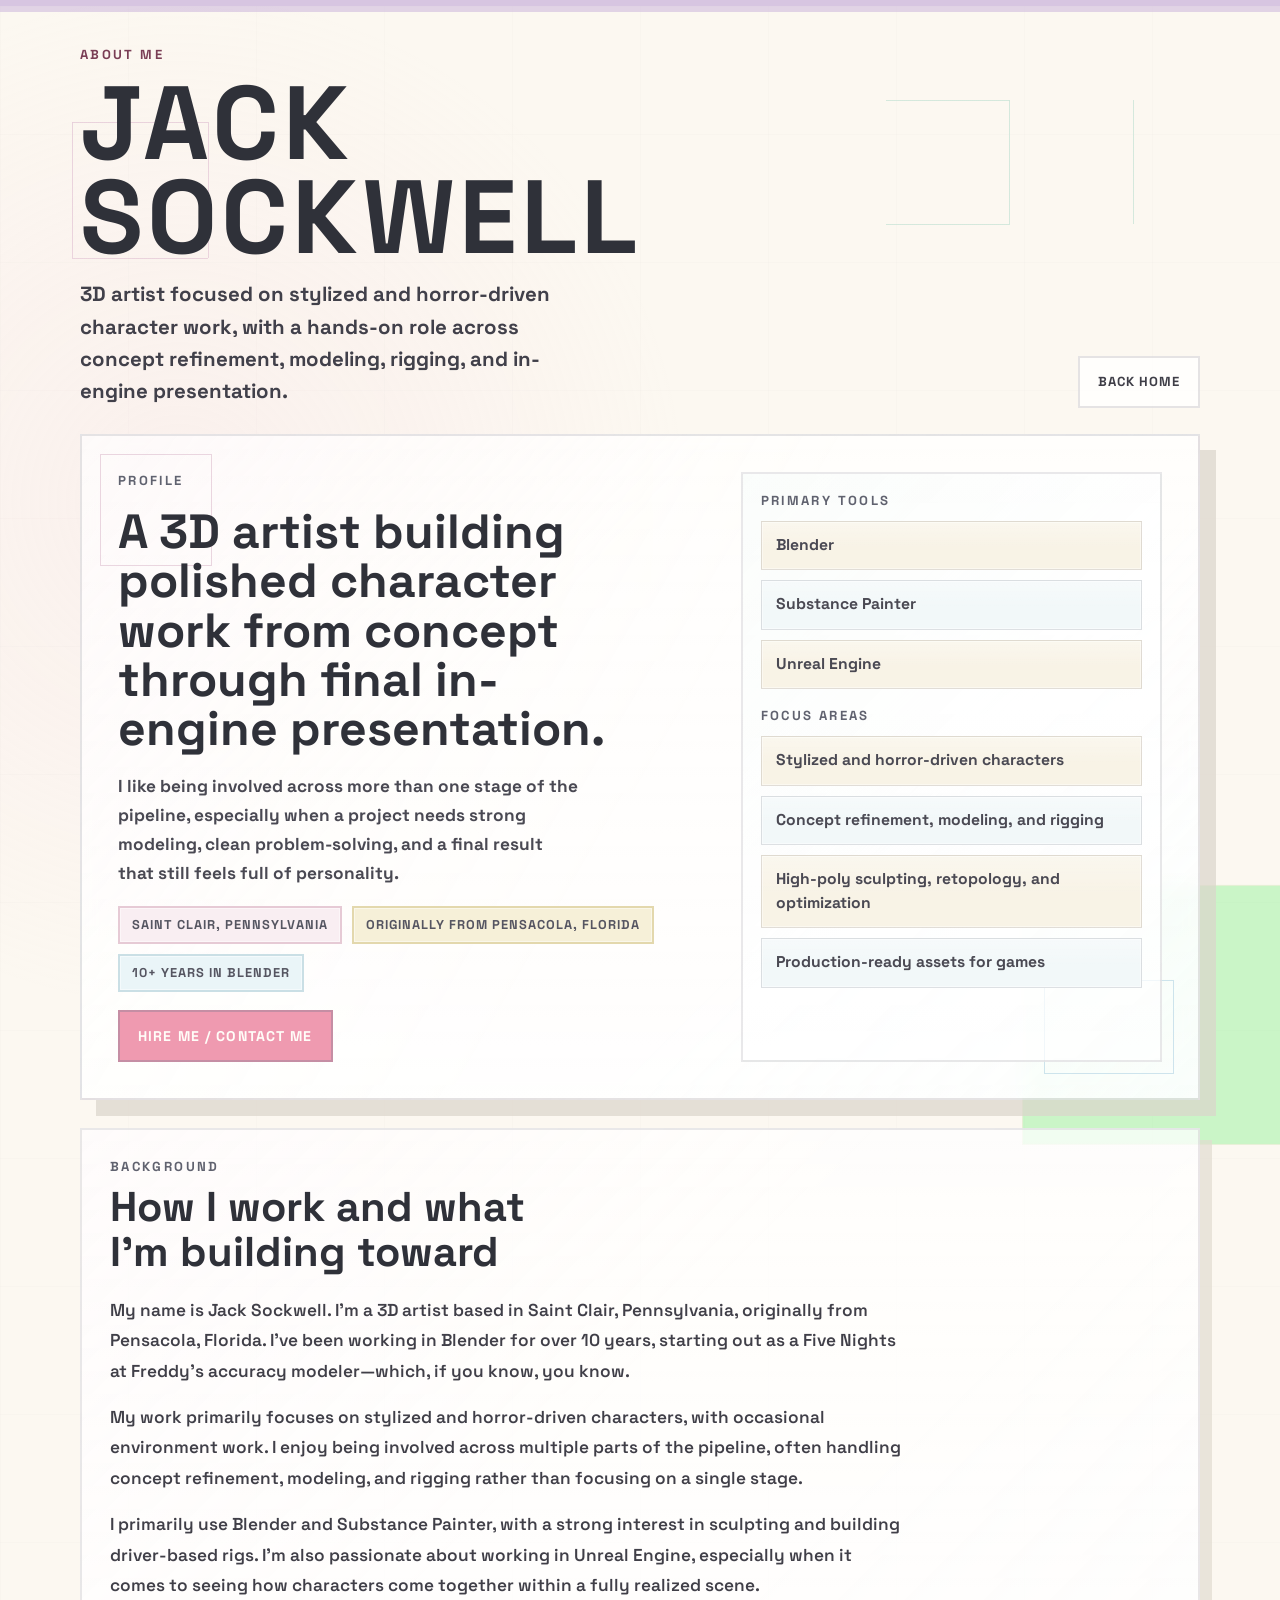
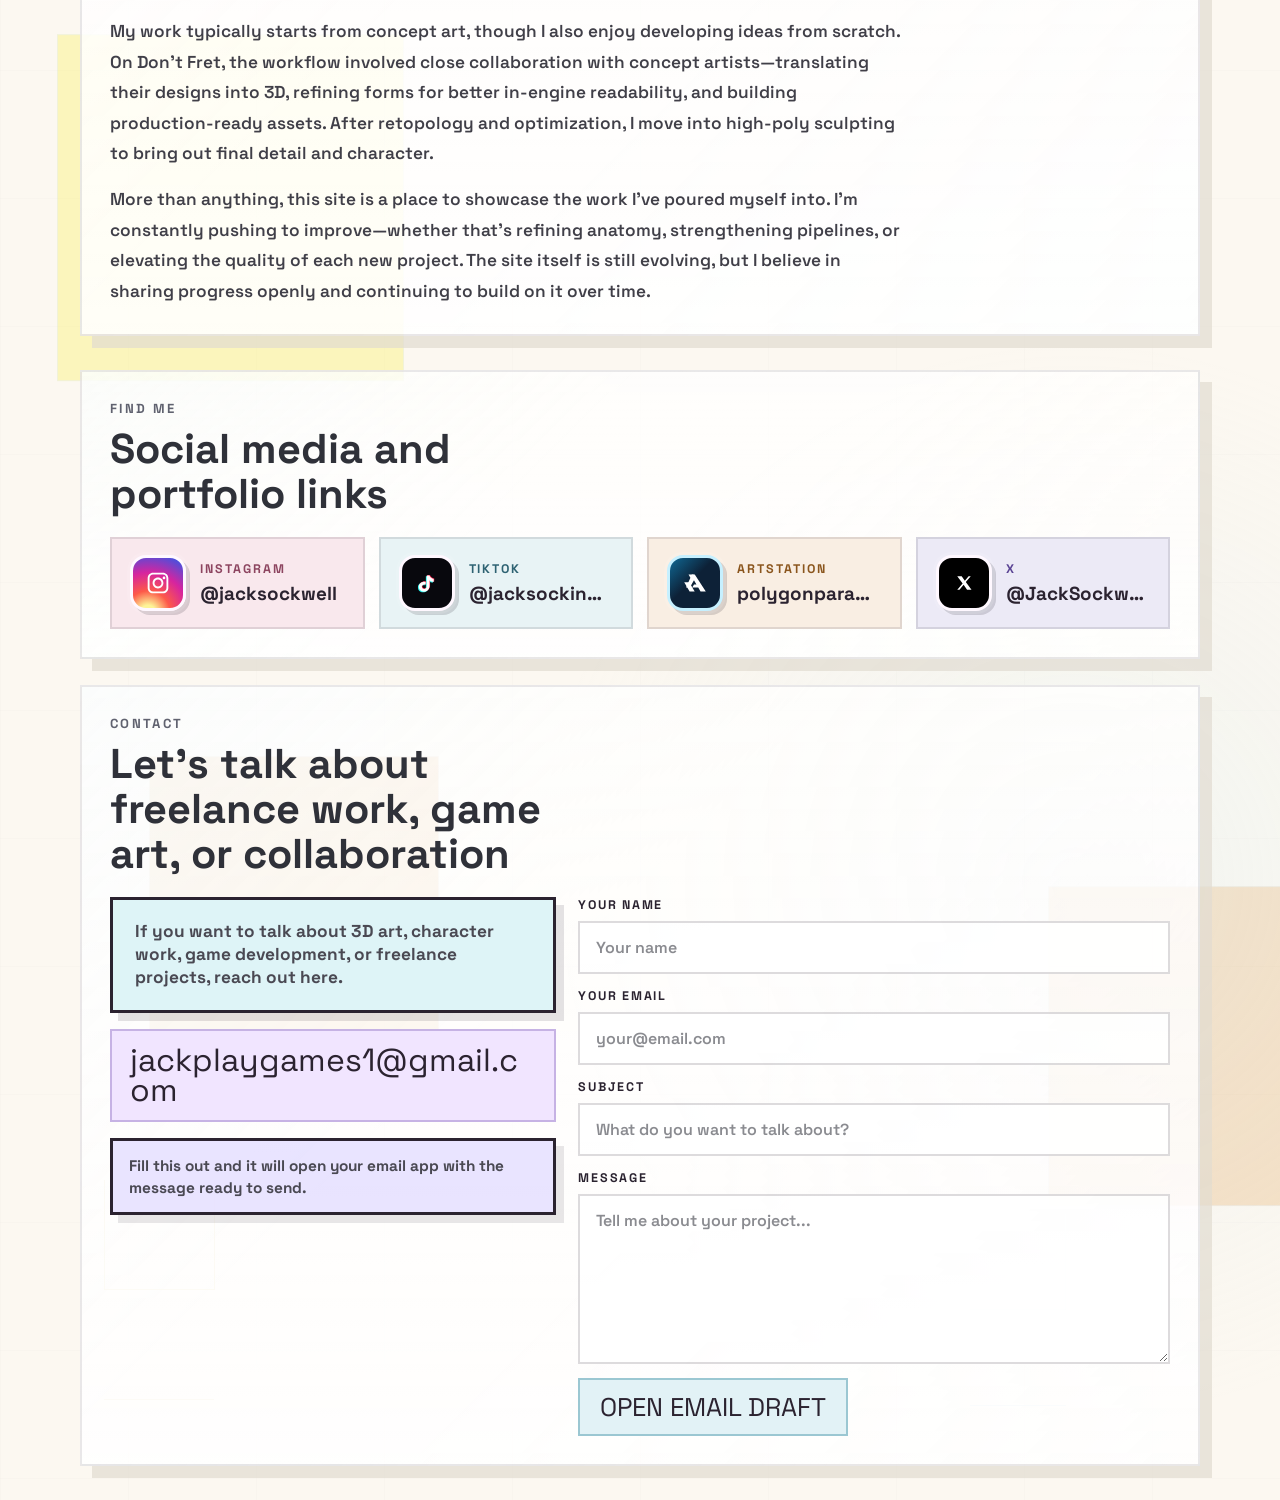
==== commit ccf69144: "v" ====
--- a/about.html
+++ b/about.html
@@ -5,7 +5,7 @@
   <meta name="viewport" content="width=device-width, initial-scale=1.0" />
   <title>About | Jack Sockwell</title>
   <meta name="description" content="About Jack Sockwell." />
-  <link rel="stylesheet" href="styles.css?v=20260410-about2" />
+  <link rel="stylesheet" href="styles.css?v=20260410-pastel1" />
 </head>
 <body class="page-about">
   <main class="site-shell" id="siteShell">
--- a/styles.css
+++ b/styles.css
@@ -4903,3 +4903,215 @@
     padding-block: 24px 20px;
   }
 }
+
+/* Pastel square-line polish for home/about */
+.page-home .site-shell,
+.page-about .site-shell {
+  background:
+    radial-gradient(circle at top left, rgba(255, 255, 255, 0.82), transparent 30%),
+    linear-gradient(180deg, #fdf9f2 0%, #fbf7ee 100%);
+}
+
+.page-home .site-shell::after,
+.page-about .site-shell::after {
+  opacity: 1;
+  background:
+    radial-gradient(circle at 14% 16%, rgba(246, 212, 223, 0.22), transparent 18%),
+    radial-gradient(circle at 84% 80%, rgba(210, 234, 240, 0.22), transparent 20%),
+    linear-gradient(rgba(230, 205, 217, 0.88), rgba(230, 205, 217, 0.88)) 72px 116px / 136px 1px no-repeat,
+    linear-gradient(rgba(230, 205, 217, 0.88), rgba(230, 205, 217, 0.88)) 72px 116px / 1px 136px no-repeat,
+    linear-gradient(rgba(230, 205, 217, 0.88), rgba(230, 205, 217, 0.88)) 208px 116px / 1px 136px no-repeat,
+    linear-gradient(rgba(230, 205, 217, 0.88), rgba(230, 205, 217, 0.88)) 72px 252px / 136px 1px no-repeat,
+    linear-gradient(rgba(208, 230, 218, 0.9), rgba(208, 230, 218, 0.9)) calc(100% - 270px) 94px / 124px 1px no-repeat,
+    linear-gradient(rgba(208, 230, 218, 0.9), rgba(208, 230, 218, 0.9)) calc(100% - 270px) 94px / 1px 124px no-repeat,
+    linear-gradient(rgba(208, 230, 218, 0.9), rgba(208, 230, 218, 0.9)) calc(100% - 146px) 94px / 1px 124px no-repeat,
+    linear-gradient(rgba(208, 230, 218, 0.9), rgba(208, 230, 218, 0.9)) calc(100% - 270px) 218px / 124px 1px no-repeat,
+    linear-gradient(rgba(241, 226, 183, 0.94), rgba(241, 226, 183, 0.94)) 104px calc(100% - 210px) / 110px 1px no-repeat,
+    linear-gradient(rgba(241, 226, 183, 0.94), rgba(241, 226, 183, 0.94)) 104px calc(100% - 210px) / 1px 110px no-repeat,
+    linear-gradient(rgba(241, 226, 183, 0.94), rgba(241, 226, 183, 0.94)) 214px calc(100% - 210px) / 1px 110px no-repeat,
+    linear-gradient(rgba(241, 226, 183, 0.94), rgba(241, 226, 183, 0.94)) 104px calc(100% - 100px) / 110px 1px no-repeat,
+    linear-gradient(rgba(203, 225, 236, 0.9), rgba(203, 225, 236, 0.9)) calc(100% - 214px) calc(100% - 190px) / 96px 1px no-repeat,
+    linear-gradient(rgba(203, 225, 236, 0.9), rgba(203, 225, 236, 0.9)) calc(100% - 214px) calc(100% - 190px) / 1px 96px no-repeat,
+    linear-gradient(rgba(203, 225, 236, 0.9), rgba(203, 225, 236, 0.9)) calc(100% - 118px) calc(100% - 190px) / 1px 96px no-repeat,
+    linear-gradient(rgba(203, 225, 236, 0.9), rgba(203, 225, 236, 0.9)) calc(100% - 214px) calc(100% - 94px) / 96px 1px no-repeat;
+  opacity: 1;
+}
+
+.page-home .bg-block,
+.page-home .bg-line-right,
+.page-about .bg-block,
+.page-about .bg-line-right {
+  border: 1px solid rgba(43, 35, 48, 0.06);
+  box-shadow: none;
+}
+
+.page-home .bg-block-pink,
+.page-about .bg-block-pink {
+  background: rgba(246, 221, 231, 0.24);
+  border-color: rgba(230, 198, 212, 0.66);
+}
+
+.page-home .bg-block-green,
+.page-about .bg-block-green {
+  background: rgba(220, 239, 227, 0.24);
+  border-color: rgba(191, 225, 204, 0.66);
+}
+
+.page-home .bg-block-yellow,
+.page-about .bg-block-yellow {
+  background: rgba(247, 235, 198, 0.24);
+  border-color: rgba(228, 211, 152, 0.68);
+}
+
+.page-home .bg-line-right,
+.page-about .bg-line-right {
+  background: rgba(214, 234, 241, 0.2);
+  border-color: rgba(186, 214, 223, 0.62);
+}
+
+.page-home .home-hero-card,
+.page-about .about-overview-card {
+  border-color: rgba(43, 35, 48, 0.12);
+  background:
+    linear-gradient(180deg, rgba(255, 255, 255, 0.78), rgba(255, 255, 255, 0.88)),
+    linear-gradient(135deg, rgba(248, 226, 234, 0.62), rgba(255, 255, 255, 0) 36%),
+    linear-gradient(315deg, rgba(219, 241, 246, 0.56), rgba(255, 255, 255, 0) 34%),
+    linear-gradient(120deg, rgba(248, 237, 204, 0.34), rgba(255, 255, 255, 0) 52%);
+  box-shadow: 16px 16px 0 rgba(220, 214, 204, 0.72);
+}
+
+.page-home .home-hero-card::before,
+.page-about .about-overview-card::before {
+  background: transparent;
+  border: 1px solid rgba(230, 205, 217, 0.82);
+}
+
+.page-home .home-hero-card::after,
+.page-about .about-overview-card::after {
+  background: transparent;
+  border: 1px solid rgba(196, 223, 233, 0.82);
+}
+
+.page-home .home-secondary-panel,
+.page-about .about-overview-secondary {
+  background:
+    linear-gradient(180deg, rgba(255, 255, 255, 0.76), rgba(255, 255, 255, 0.72)),
+    linear-gradient(135deg, rgba(224, 240, 228, 0.58), rgba(255, 255, 255, 0) 52%);
+  border-color: rgba(43, 35, 48, 0.1);
+}
+
+.page-home .home-contact-card,
+.page-about .about-story-panel-clean,
+.page-about .about-social-panel,
+.page-about .about-contact-panel {
+  border-color: rgba(43, 35, 48, 0.1);
+  background:
+    linear-gradient(180deg, rgba(255, 255, 255, 0.74), rgba(255, 255, 255, 0.88)),
+    linear-gradient(135deg, rgba(248, 226, 234, 0.34), rgba(255, 255, 255, 0) 42%),
+    linear-gradient(315deg, rgba(219, 241, 246, 0.24), rgba(255, 255, 255, 0) 42%);
+  box-shadow: 12px 12px 0 rgba(226, 220, 209, 0.7);
+}
+
+.page-about .about-social-panel {
+  background:
+    linear-gradient(180deg, rgba(255, 255, 255, 0.74), rgba(255, 255, 255, 0.88)),
+    linear-gradient(135deg, rgba(221, 241, 229, 0.42), rgba(255, 255, 255, 0) 40%),
+    linear-gradient(315deg, rgba(247, 235, 198, 0.24), rgba(255, 255, 255, 0) 40%);
+}
+
+.page-about .about-contact-panel {
+  background:
+    linear-gradient(180deg, rgba(255, 255, 255, 0.74), rgba(255, 255, 255, 0.88)),
+    linear-gradient(135deg, rgba(219, 241, 246, 0.38), rgba(255, 255, 255, 0) 40%),
+    linear-gradient(315deg, rgba(248, 226, 234, 0.26), rgba(255, 255, 255, 0) 44%);
+}
+
+.page-home .hero-name-line-top {
+  background:
+    linear-gradient(180deg, rgba(255, 255, 255, 0.5), transparent 48%),
+    rgba(244, 251, 253, 0.98);
+}
+
+.page-home .hero-name-line-bottom {
+  background:
+    linear-gradient(180deg, rgba(255, 255, 255, 0.52), transparent 48%),
+    rgba(255, 249, 244, 0.98);
+}
+
+.page-home .home-meta-chip,
+.page-about .about-meta-chip {
+  box-shadow: inset 0 0 0 1px rgba(255, 255, 255, 0.45);
+}
+
+.page-home .home-meta-chip:nth-child(1),
+.page-about .about-meta-chip:nth-child(1) {
+  background: #f9eef2;
+  border-color: #e6cad5;
+}
+
+.page-home .home-meta-chip:nth-child(2),
+.page-about .about-meta-chip:nth-child(2) {
+  background: #f6f0d8;
+  border-color: #e3d8ad;
+}
+
+.page-home .home-meta-chip:nth-child(3),
+.page-about .about-meta-chip:nth-child(3) {
+  background: #eaf5f8;
+  border-color: #cadfe5;
+}
+
+.page-home .action-block {
+  box-shadow: inset 0 0 0 1px rgba(255, 255, 255, 0.45);
+}
+
+.page-home .block-portfolio {
+  background: linear-gradient(180deg, rgba(255, 255, 255, 0.36), transparent 50%), #edf8ef;
+  border-color: #d2e6d7;
+}
+
+.page-home .block-fret {
+  background: linear-gradient(180deg, rgba(255, 255, 255, 0.34), transparent 52%), #fff0f4;
+  border-color: #f0d1db;
+}
+
+.page-home .block-about {
+  background: linear-gradient(180deg, rgba(255, 255, 255, 0.34), transparent 52%), #eef8fc;
+  border-color: #d0e4ea;
+}
+
+.page-about .about-detail-list li {
+  background:
+    linear-gradient(180deg, rgba(255, 255, 255, 0.34), transparent 54%),
+    #fffdf8;
+  box-shadow: inset 0 0 0 1px rgba(255, 255, 255, 0.4);
+}
+
+.page-about .about-detail-list li:nth-child(odd) {
+  background:
+    linear-gradient(180deg, rgba(255, 255, 255, 0.34), transparent 54%),
+    #f8f3e6;
+}
+
+.page-about .about-detail-list li:nth-child(even) {
+  background:
+    linear-gradient(180deg, rgba(255, 255, 255, 0.34), transparent 54%),
+    #f2f8f9;
+}
+
+@media (max-width: 700px) {
+  .page-home .site-shell::after,
+  .page-about .site-shell::after {
+    background:
+      radial-gradient(circle at 18% 16%, rgba(246, 212, 223, 0.24), transparent 20%),
+      radial-gradient(circle at 82% 82%, rgba(210, 234, 240, 0.24), transparent 22%),
+      linear-gradient(rgba(230, 205, 217, 0.84), rgba(230, 205, 217, 0.84)) 28px 92px / 92px 1px no-repeat,
+      linear-gradient(rgba(230, 205, 217, 0.84), rgba(230, 205, 217, 0.84)) 28px 92px / 1px 92px no-repeat,
+      linear-gradient(rgba(230, 205, 217, 0.84), rgba(230, 205, 217, 0.84)) 120px 92px / 1px 92px no-repeat,
+      linear-gradient(rgba(230, 205, 217, 0.84), rgba(230, 205, 217, 0.84)) 28px 184px / 92px 1px no-repeat,
+      linear-gradient(rgba(208, 230, 218, 0.88), rgba(208, 230, 218, 0.88)) calc(100% - 148px) calc(100% - 180px) / 84px 1px no-repeat,
+      linear-gradient(rgba(208, 230, 218, 0.88), rgba(208, 230, 218, 0.88)) calc(100% - 148px) calc(100% - 180px) / 1px 84px no-repeat,
+      linear-gradient(rgba(208, 230, 218, 0.88), rgba(208, 230, 218, 0.88)) calc(100% - 64px) calc(100% - 180px) / 1px 84px no-repeat,
+      linear-gradient(rgba(208, 230, 218, 0.88), rgba(208, 230, 218, 0.88)) calc(100% - 148px) calc(100% - 96px) / 84px 1px no-repeat;
+  }
+}
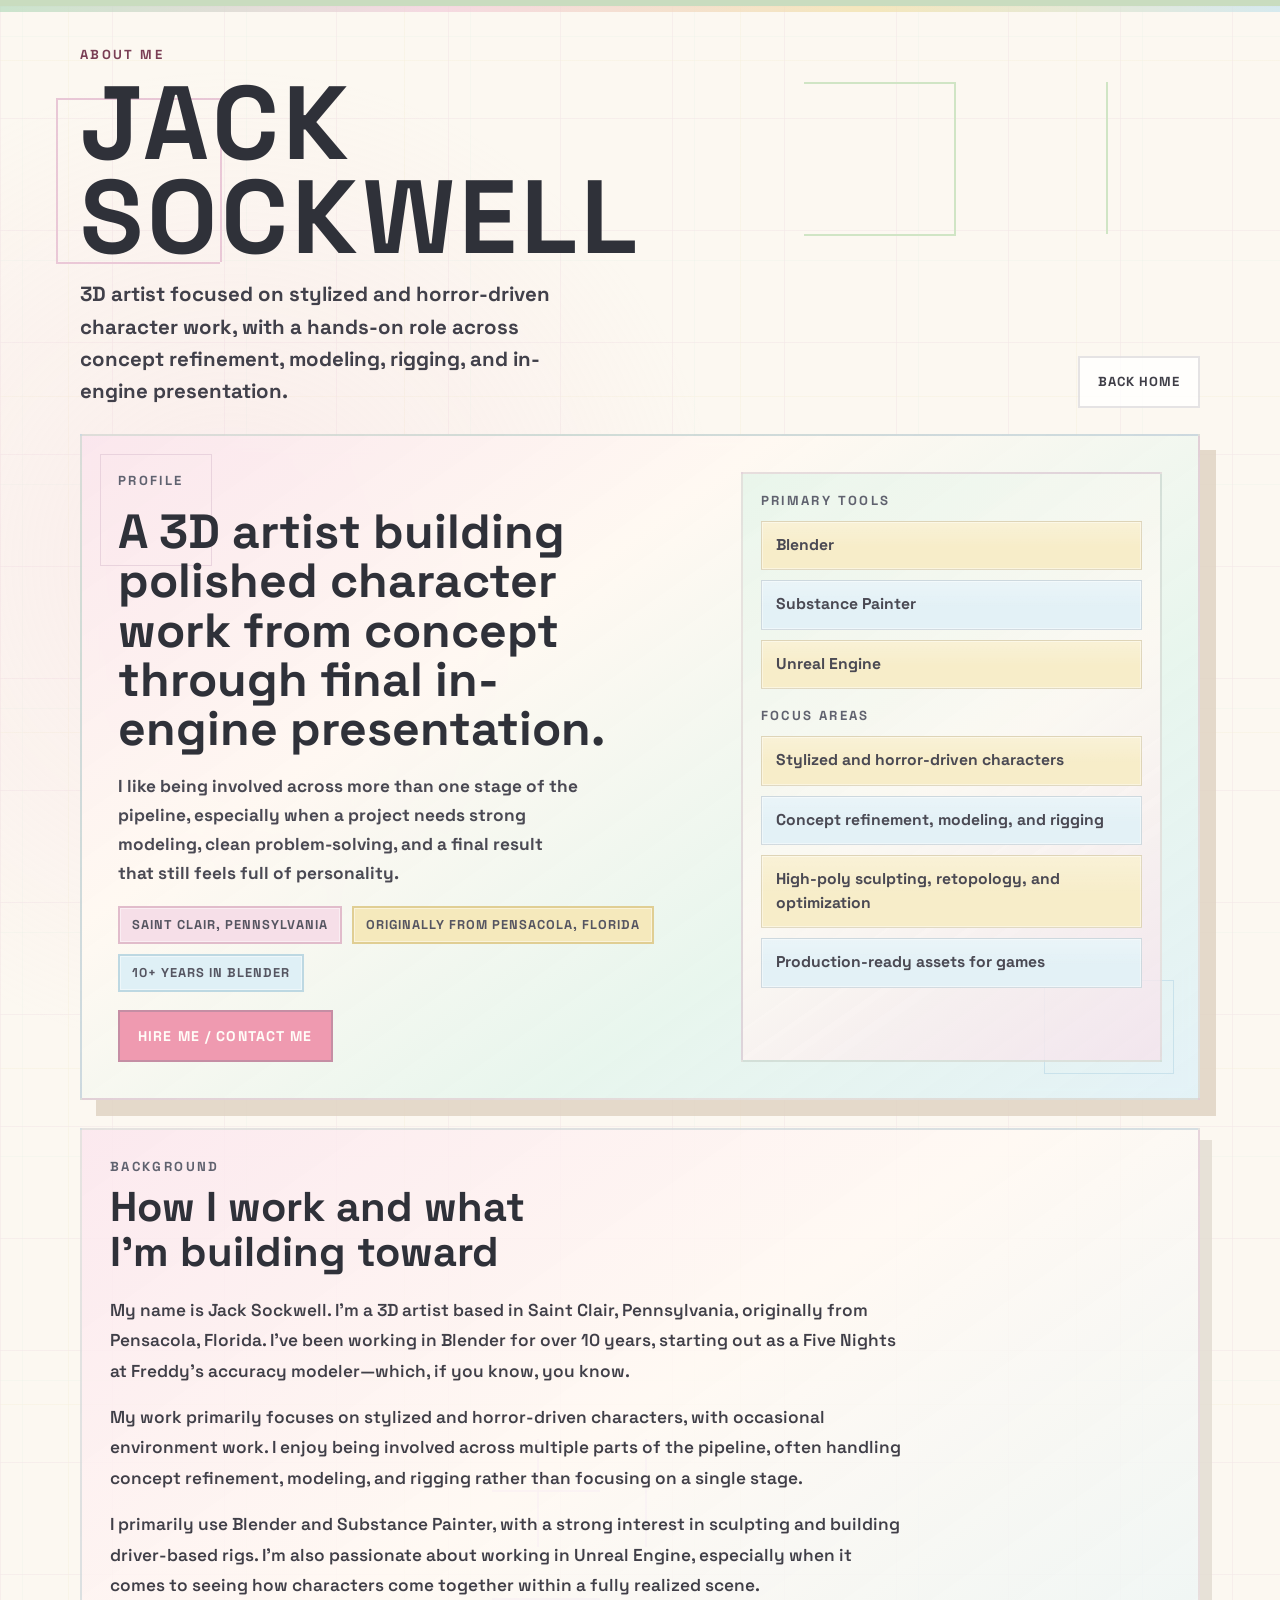
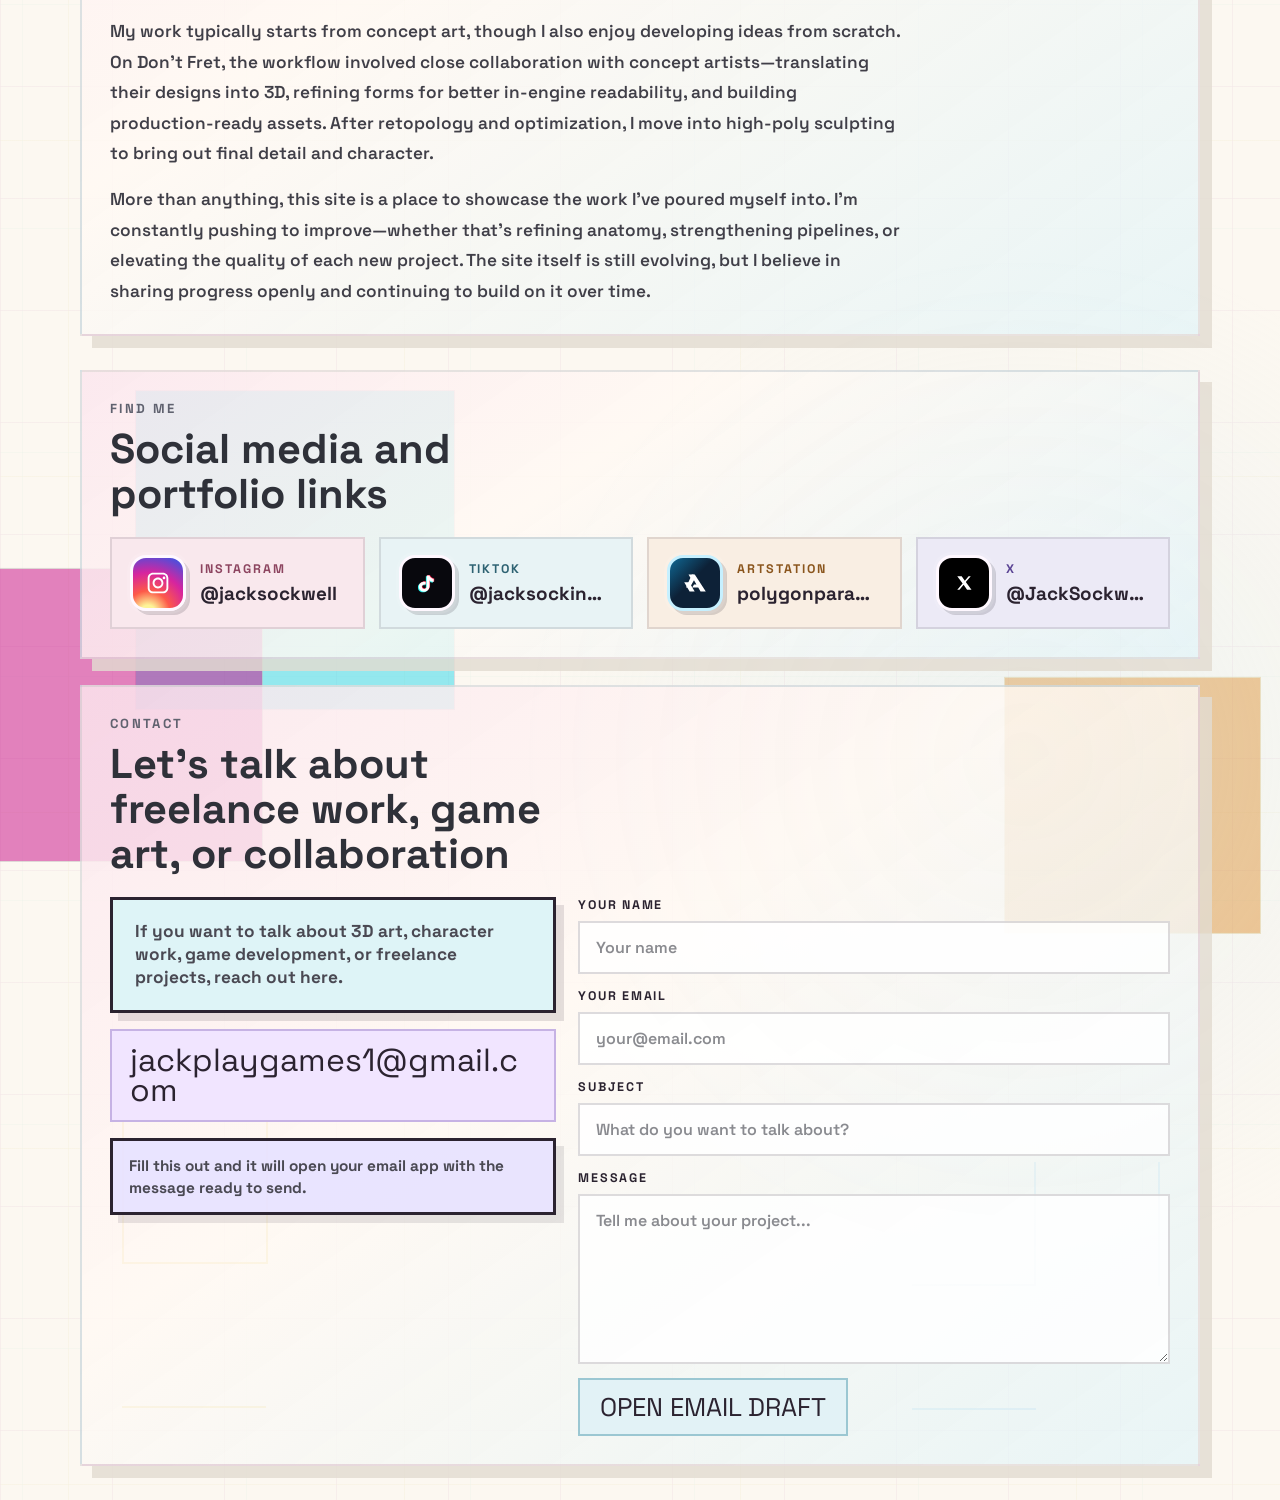
==== commit 06450f94: "d" ====
--- a/about.html
+++ b/about.html
@@ -5,7 +5,7 @@
   <meta name="viewport" content="width=device-width, initial-scale=1.0" />
   <title>About | Jack Sockwell</title>
   <meta name="description" content="About Jack Sockwell." />
-  <link rel="stylesheet" href="styles.css?v=20260410-pastel1" />
+  <link rel="stylesheet" href="styles.css?v=20260410-pastel2" />
 </head>
 <body class="page-about">
   <main class="site-shell" id="siteShell">
@@ -187,6 +187,6 @@
     </section>
   </main>
 
-  <script src="script.js?v=20260410-about1"></script>
+  <script src="script.js?v=20260410-theme2"></script>
 </body>
 </html>
--- a/styles.css
+++ b/styles.css
@@ -4908,33 +4908,65 @@
 .page-home .site-shell,
 .page-about .site-shell {
   background:
-    radial-gradient(circle at top left, rgba(255, 255, 255, 0.82), transparent 30%),
-    linear-gradient(180deg, #fdf9f2 0%, #fbf7ee 100%);
+    radial-gradient(circle at 14% 16%, rgba(248, 214, 226, 0.76), transparent 26%),
+    radial-gradient(circle at 84% 16%, rgba(221, 242, 226, 0.72), transparent 24%),
+    radial-gradient(circle at 20% 84%, rgba(247, 234, 181, 0.68), transparent 24%),
+    radial-gradient(circle at 82% 78%, rgba(208, 233, 242, 0.7), transparent 24%),
+    linear-gradient(180deg, #fcf4ea 0%, #fbf3e8 100%);
+}
+
+.page-home .site-shell::before,
+.page-about .site-shell::before {
+  background:
+    linear-gradient(rgba(232, 205, 216, 0.48) 1px, transparent 1px),
+    linear-gradient(90deg, rgba(232, 205, 216, 0.48) 1px, transparent 1px),
+    linear-gradient(rgba(214, 234, 221, 0.38) 1px, transparent 1px),
+    linear-gradient(90deg, rgba(214, 234, 221, 0.38) 1px, transparent 1px),
+    linear-gradient(rgba(235, 224, 177, 0.34) 1px, transparent 1px),
+    linear-gradient(90deg, rgba(235, 224, 177, 0.34) 1px, transparent 1px);
+  background-size:
+    112px 112px,
+    112px 112px,
+    224px 224px,
+    224px 224px,
+    336px 336px,
+    336px 336px;
+  background-position:
+    0 0,
+    0 0,
+    22px 30px,
+    22px 30px,
+    68px 54px,
+    68px 54px;
+  opacity: 0.44;
 }
 
 .page-home .site-shell::after,
 .page-about .site-shell::after {
   opacity: 1;
   background:
-    radial-gradient(circle at 14% 16%, rgba(246, 212, 223, 0.22), transparent 18%),
-    radial-gradient(circle at 84% 80%, rgba(210, 234, 240, 0.22), transparent 20%),
-    linear-gradient(rgba(230, 205, 217, 0.88), rgba(230, 205, 217, 0.88)) 72px 116px / 136px 1px no-repeat,
-    linear-gradient(rgba(230, 205, 217, 0.88), rgba(230, 205, 217, 0.88)) 72px 116px / 1px 136px no-repeat,
-    linear-gradient(rgba(230, 205, 217, 0.88), rgba(230, 205, 217, 0.88)) 208px 116px / 1px 136px no-repeat,
-    linear-gradient(rgba(230, 205, 217, 0.88), rgba(230, 205, 217, 0.88)) 72px 252px / 136px 1px no-repeat,
-    linear-gradient(rgba(208, 230, 218, 0.9), rgba(208, 230, 218, 0.9)) calc(100% - 270px) 94px / 124px 1px no-repeat,
-    linear-gradient(rgba(208, 230, 218, 0.9), rgba(208, 230, 218, 0.9)) calc(100% - 270px) 94px / 1px 124px no-repeat,
-    linear-gradient(rgba(208, 230, 218, 0.9), rgba(208, 230, 218, 0.9)) calc(100% - 146px) 94px / 1px 124px no-repeat,
-    linear-gradient(rgba(208, 230, 218, 0.9), rgba(208, 230, 218, 0.9)) calc(100% - 270px) 218px / 124px 1px no-repeat,
-    linear-gradient(rgba(241, 226, 183, 0.94), rgba(241, 226, 183, 0.94)) 104px calc(100% - 210px) / 110px 1px no-repeat,
-    linear-gradient(rgba(241, 226, 183, 0.94), rgba(241, 226, 183, 0.94)) 104px calc(100% - 210px) / 1px 110px no-repeat,
-    linear-gradient(rgba(241, 226, 183, 0.94), rgba(241, 226, 183, 0.94)) 214px calc(100% - 210px) / 1px 110px no-repeat,
-    linear-gradient(rgba(241, 226, 183, 0.94), rgba(241, 226, 183, 0.94)) 104px calc(100% - 100px) / 110px 1px no-repeat,
-    linear-gradient(rgba(203, 225, 236, 0.9), rgba(203, 225, 236, 0.9)) calc(100% - 214px) calc(100% - 190px) / 96px 1px no-repeat,
-    linear-gradient(rgba(203, 225, 236, 0.9), rgba(203, 225, 236, 0.9)) calc(100% - 214px) calc(100% - 190px) / 1px 96px no-repeat,
-    linear-gradient(rgba(203, 225, 236, 0.9), rgba(203, 225, 236, 0.9)) calc(100% - 118px) calc(100% - 190px) / 1px 96px no-repeat,
-    linear-gradient(rgba(203, 225, 236, 0.9), rgba(203, 225, 236, 0.9)) calc(100% - 214px) calc(100% - 94px) / 96px 1px no-repeat;
-  opacity: 1;
+    radial-gradient(circle at 18% 18%, rgba(247, 206, 221, 0.28), transparent 18%),
+    radial-gradient(circle at 80% 76%, rgba(206, 232, 241, 0.28), transparent 20%),
+    linear-gradient(rgba(232, 198, 213, 0.98), rgba(232, 198, 213, 0.98)) 56px 92px / 164px 2px no-repeat,
+    linear-gradient(rgba(232, 198, 213, 0.98), rgba(232, 198, 213, 0.98)) 56px 92px / 2px 164px no-repeat,
+    linear-gradient(rgba(232, 198, 213, 0.98), rgba(232, 198, 213, 0.98)) 220px 92px / 2px 164px no-repeat,
+    linear-gradient(rgba(232, 198, 213, 0.98), rgba(232, 198, 213, 0.98)) 56px 256px / 164px 2px no-repeat,
+    linear-gradient(rgba(208, 229, 197, 1), rgba(208, 229, 197, 1)) calc(100% - 324px) 76px / 152px 2px no-repeat,
+    linear-gradient(rgba(208, 229, 197, 1), rgba(208, 229, 197, 1)) calc(100% - 324px) 76px / 2px 152px no-repeat,
+    linear-gradient(rgba(208, 229, 197, 1), rgba(208, 229, 197, 1)) calc(100% - 172px) 76px / 2px 152px no-repeat,
+    linear-gradient(rgba(208, 229, 197, 1), rgba(208, 229, 197, 1)) calc(100% - 324px) 228px / 152px 2px no-repeat,
+    linear-gradient(rgba(242, 222, 151, 0.98), rgba(242, 222, 151, 0.98)) 122px calc(100% - 236px) / 144px 2px no-repeat,
+    linear-gradient(rgba(242, 222, 151, 0.98), rgba(242, 222, 151, 0.98)) 122px calc(100% - 236px) / 2px 144px no-repeat,
+    linear-gradient(rgba(242, 222, 151, 0.98), rgba(242, 222, 151, 0.98)) 266px calc(100% - 236px) / 2px 144px no-repeat,
+    linear-gradient(rgba(242, 222, 151, 0.98), rgba(242, 222, 151, 0.98)) 122px calc(100% - 92px) / 144px 2px no-repeat,
+    linear-gradient(rgba(190, 222, 236, 1), rgba(190, 222, 236, 1)) calc(100% - 244px) calc(100% - 214px) / 124px 2px no-repeat,
+    linear-gradient(rgba(190, 222, 236, 1), rgba(190, 222, 236, 1)) calc(100% - 244px) calc(100% - 214px) / 2px 124px no-repeat,
+    linear-gradient(rgba(190, 222, 236, 1), rgba(190, 222, 236, 1)) calc(100% - 120px) calc(100% - 214px) / 2px 124px no-repeat,
+    linear-gradient(rgba(190, 222, 236, 1), rgba(190, 222, 236, 1)) calc(100% - 244px) calc(100% - 90px) / 124px 2px no-repeat,
+    linear-gradient(rgba(235, 214, 241, 0.94), rgba(235, 214, 241, 0.94)) 42% 48% / 108px 2px no-repeat,
+    linear-gradient(rgba(235, 214, 241, 0.94), rgba(235, 214, 241, 0.94)) 42% 48% / 2px 108px no-repeat,
+    linear-gradient(rgba(235, 214, 241, 0.94), rgba(235, 214, 241, 0.94)) calc(42% + 108px) 48% / 2px 108px no-repeat,
+    linear-gradient(rgba(235, 214, 241, 0.94), rgba(235, 214, 241, 0.94)) 42% calc(48% + 108px) / 108px 2px no-repeat;
 }
 
 .page-home .bg-block,
@@ -4943,41 +4975,39 @@
 .page-about .bg-line-right {
   border: 1px solid rgba(43, 35, 48, 0.06);
   box-shadow: none;
+  opacity: 0.52;
 }
 
 .page-home .bg-block-pink,
 .page-about .bg-block-pink {
-  background: rgba(246, 221, 231, 0.24);
-  border-color: rgba(230, 198, 212, 0.66);
+  background: rgba(248, 212, 225, 0.42);
+  border-color: rgba(232, 187, 205, 0.82);
 }
 
 .page-home .bg-block-green,
 .page-about .bg-block-green {
-  background: rgba(220, 239, 227, 0.24);
-  border-color: rgba(191, 225, 204, 0.66);
+  background: rgba(219, 241, 223, 0.4);
+  border-color: rgba(182, 221, 192, 0.82);
 }
 
 .page-home .bg-block-yellow,
 .page-about .bg-block-yellow {
-  background: rgba(247, 235, 198, 0.24);
-  border-color: rgba(228, 211, 152, 0.68);
+  background: rgba(248, 235, 188, 0.42);
+  border-color: rgba(231, 210, 138, 0.82);
 }
 
 .page-home .bg-line-right,
 .page-about .bg-line-right {
-  background: rgba(214, 234, 241, 0.2);
-  border-color: rgba(186, 214, 223, 0.62);
+  background: rgba(205, 232, 241, 0.34);
+  border-color: rgba(171, 208, 220, 0.8);
 }
 
 .page-home .home-hero-card,
 .page-about .about-overview-card {
   border-color: rgba(43, 35, 48, 0.12);
   background:
-    linear-gradient(180deg, rgba(255, 255, 255, 0.78), rgba(255, 255, 255, 0.88)),
-    linear-gradient(135deg, rgba(248, 226, 234, 0.62), rgba(255, 255, 255, 0) 36%),
-    linear-gradient(315deg, rgba(219, 241, 246, 0.56), rgba(255, 255, 255, 0) 34%),
-    linear-gradient(120deg, rgba(248, 237, 204, 0.34), rgba(255, 255, 255, 0) 52%);
-  box-shadow: 16px 16px 0 rgba(220, 214, 204, 0.72);
+    linear-gradient(145deg, rgba(250, 229, 237, 0.9) 0%, rgba(255, 249, 242, 0.86) 34%, rgba(227, 245, 236, 0.82) 68%, rgba(224, 241, 247, 0.88) 100%);
+  box-shadow: 16px 16px 0 rgba(225, 212, 196, 0.88);
 }
 
 .page-home .home-hero-card::before,
@@ -4995,8 +5025,7 @@
 .page-home .home-secondary-panel,
 .page-about .about-overview-secondary {
   background:
-    linear-gradient(180deg, rgba(255, 255, 255, 0.76), rgba(255, 255, 255, 0.72)),
-    linear-gradient(135deg, rgba(224, 240, 228, 0.58), rgba(255, 255, 255, 0) 52%);
+    linear-gradient(145deg, rgba(230, 245, 234, 0.86) 0%, rgba(255, 249, 243, 0.82) 52%, rgba(246, 226, 235, 0.76) 100%);
   border-color: rgba(43, 35, 48, 0.1);
 }
 
@@ -5006,24 +5035,8 @@
 .page-about .about-contact-panel {
   border-color: rgba(43, 35, 48, 0.1);
   background:
-    linear-gradient(180deg, rgba(255, 255, 255, 0.74), rgba(255, 255, 255, 0.88)),
-    linear-gradient(135deg, rgba(248, 226, 234, 0.34), rgba(255, 255, 255, 0) 42%),
-    linear-gradient(315deg, rgba(219, 241, 246, 0.24), rgba(255, 255, 255, 0) 42%);
-  box-shadow: 12px 12px 0 rgba(226, 220, 209, 0.7);
-}
-
-.page-about .about-social-panel {
-  background:
-    linear-gradient(180deg, rgba(255, 255, 255, 0.74), rgba(255, 255, 255, 0.88)),
-    linear-gradient(135deg, rgba(221, 241, 229, 0.42), rgba(255, 255, 255, 0) 40%),
-    linear-gradient(315deg, rgba(247, 235, 198, 0.24), rgba(255, 255, 255, 0) 40%);
-}
-
-.page-about .about-contact-panel {
-  background:
-    linear-gradient(180deg, rgba(255, 255, 255, 0.74), rgba(255, 255, 255, 0.88)),
-    linear-gradient(135deg, rgba(219, 241, 246, 0.38), rgba(255, 255, 255, 0) 40%),
-    linear-gradient(315deg, rgba(248, 226, 234, 0.26), rgba(255, 255, 255, 0) 44%);
+    linear-gradient(145deg, rgba(251, 230, 238, 0.84) 0%, rgba(255, 249, 243, 0.82) 42%, rgba(226, 243, 247, 0.76) 100%);
+  box-shadow: 12px 12px 0 rgba(226, 220, 209, 0.82);
 }
 
 .page-home .hero-name-line-top {
@@ -5045,20 +5058,20 @@
 
 .page-home .home-meta-chip:nth-child(1),
 .page-about .about-meta-chip:nth-child(1) {
-  background: #f9eef2;
-  border-color: #e6cad5;
+  background: #f6dfe8;
+  border-color: #e1bccb;
 }
 
 .page-home .home-meta-chip:nth-child(2),
 .page-about .about-meta-chip:nth-child(2) {
-  background: #f6f0d8;
-  border-color: #e3d8ad;
+  background: #f5e9bc;
+  border-color: #e0ce93;
 }
 
 .page-home .home-meta-chip:nth-child(3),
 .page-about .about-meta-chip:nth-child(3) {
-  background: #eaf5f8;
-  border-color: #cadfe5;
+  background: #dff0f6;
+  border-color: #bdd8e2;
 }
 
 .page-home .action-block {
@@ -5066,52 +5079,52 @@
 }
 
 .page-home .block-portfolio {
-  background: linear-gradient(180deg, rgba(255, 255, 255, 0.36), transparent 50%), #edf8ef;
-  border-color: #d2e6d7;
+  background: linear-gradient(180deg, rgba(255, 255, 255, 0.3), transparent 50%), #e2f4e5;
+  border-color: #c3ddc9;
 }
 
 .page-home .block-fret {
-  background: linear-gradient(180deg, rgba(255, 255, 255, 0.34), transparent 52%), #fff0f4;
-  border-color: #f0d1db;
+  background: linear-gradient(180deg, rgba(255, 255, 255, 0.28), transparent 52%), #f9e0e9;
+  border-color: #eabac9;
 }
 
 .page-home .block-about {
-  background: linear-gradient(180deg, rgba(255, 255, 255, 0.34), transparent 52%), #eef8fc;
-  border-color: #d0e4ea;
+  background: linear-gradient(180deg, rgba(255, 255, 255, 0.28), transparent 52%), #e0f1f7;
+  border-color: #bfdbe4;
 }
 
 .page-about .about-detail-list li {
   background:
-    linear-gradient(180deg, rgba(255, 255, 255, 0.34), transparent 54%),
-    #fffdf8;
+    linear-gradient(180deg, rgba(255, 255, 255, 0.26), transparent 54%),
+    #f7e6ed;
   box-shadow: inset 0 0 0 1px rgba(255, 255, 255, 0.4);
 }
 
 .page-about .about-detail-list li:nth-child(odd) {
   background:
-    linear-gradient(180deg, rgba(255, 255, 255, 0.34), transparent 54%),
-    #f8f3e6;
+    linear-gradient(180deg, rgba(255, 255, 255, 0.26), transparent 54%),
+    #f7edc9;
 }
 
 .page-about .about-detail-list li:nth-child(even) {
   background:
-    linear-gradient(180deg, rgba(255, 255, 255, 0.34), transparent 54%),
-    #f2f8f9;
+    linear-gradient(180deg, rgba(255, 255, 255, 0.26), transparent 54%),
+    #e3f1f6;
 }
 
 @media (max-width: 700px) {
   .page-home .site-shell::after,
   .page-about .site-shell::after {
     background:
-      radial-gradient(circle at 18% 16%, rgba(246, 212, 223, 0.24), transparent 20%),
-      radial-gradient(circle at 82% 82%, rgba(210, 234, 240, 0.24), transparent 22%),
-      linear-gradient(rgba(230, 205, 217, 0.84), rgba(230, 205, 217, 0.84)) 28px 92px / 92px 1px no-repeat,
-      linear-gradient(rgba(230, 205, 217, 0.84), rgba(230, 205, 217, 0.84)) 28px 92px / 1px 92px no-repeat,
-      linear-gradient(rgba(230, 205, 217, 0.84), rgba(230, 205, 217, 0.84)) 120px 92px / 1px 92px no-repeat,
-      linear-gradient(rgba(230, 205, 217, 0.84), rgba(230, 205, 217, 0.84)) 28px 184px / 92px 1px no-repeat,
-      linear-gradient(rgba(208, 230, 218, 0.88), rgba(208, 230, 218, 0.88)) calc(100% - 148px) calc(100% - 180px) / 84px 1px no-repeat,
-      linear-gradient(rgba(208, 230, 218, 0.88), rgba(208, 230, 218, 0.88)) calc(100% - 148px) calc(100% - 180px) / 1px 84px no-repeat,
-      linear-gradient(rgba(208, 230, 218, 0.88), rgba(208, 230, 218, 0.88)) calc(100% - 64px) calc(100% - 180px) / 1px 84px no-repeat,
-      linear-gradient(rgba(208, 230, 218, 0.88), rgba(208, 230, 218, 0.88)) calc(100% - 148px) calc(100% - 96px) / 84px 1px no-repeat;
-  }
-}
+      radial-gradient(circle at 18% 16%, rgba(247, 206, 221, 0.28), transparent 20%),
+      radial-gradient(circle at 82% 82%, rgba(206, 232, 241, 0.28), transparent 22%),
+      linear-gradient(rgba(232, 198, 213, 0.96), rgba(232, 198, 213, 0.96)) 24px 84px / 110px 2px no-repeat,
+      linear-gradient(rgba(232, 198, 213, 0.96), rgba(232, 198, 213, 0.96)) 24px 84px / 2px 110px no-repeat,
+      linear-gradient(rgba(232, 198, 213, 0.96), rgba(232, 198, 213, 0.96)) 134px 84px / 2px 110px no-repeat,
+      linear-gradient(rgba(232, 198, 213, 0.96), rgba(232, 198, 213, 0.96)) 24px 194px / 110px 2px no-repeat,
+      linear-gradient(rgba(208, 229, 197, 0.98), rgba(208, 229, 197, 0.98)) calc(100% - 168px) calc(100% - 196px) / 98px 2px no-repeat,
+      linear-gradient(rgba(208, 229, 197, 0.98), rgba(208, 229, 197, 0.98)) calc(100% - 168px) calc(100% - 196px) / 2px 98px no-repeat,
+      linear-gradient(rgba(208, 229, 197, 0.98), rgba(208, 229, 197, 0.98)) calc(100% - 70px) calc(100% - 196px) / 2px 98px no-repeat,
+      linear-gradient(rgba(208, 229, 197, 0.98), rgba(208, 229, 197, 0.98)) calc(100% - 168px) calc(100% - 98px) / 98px 2px no-repeat;
+  }
+}
